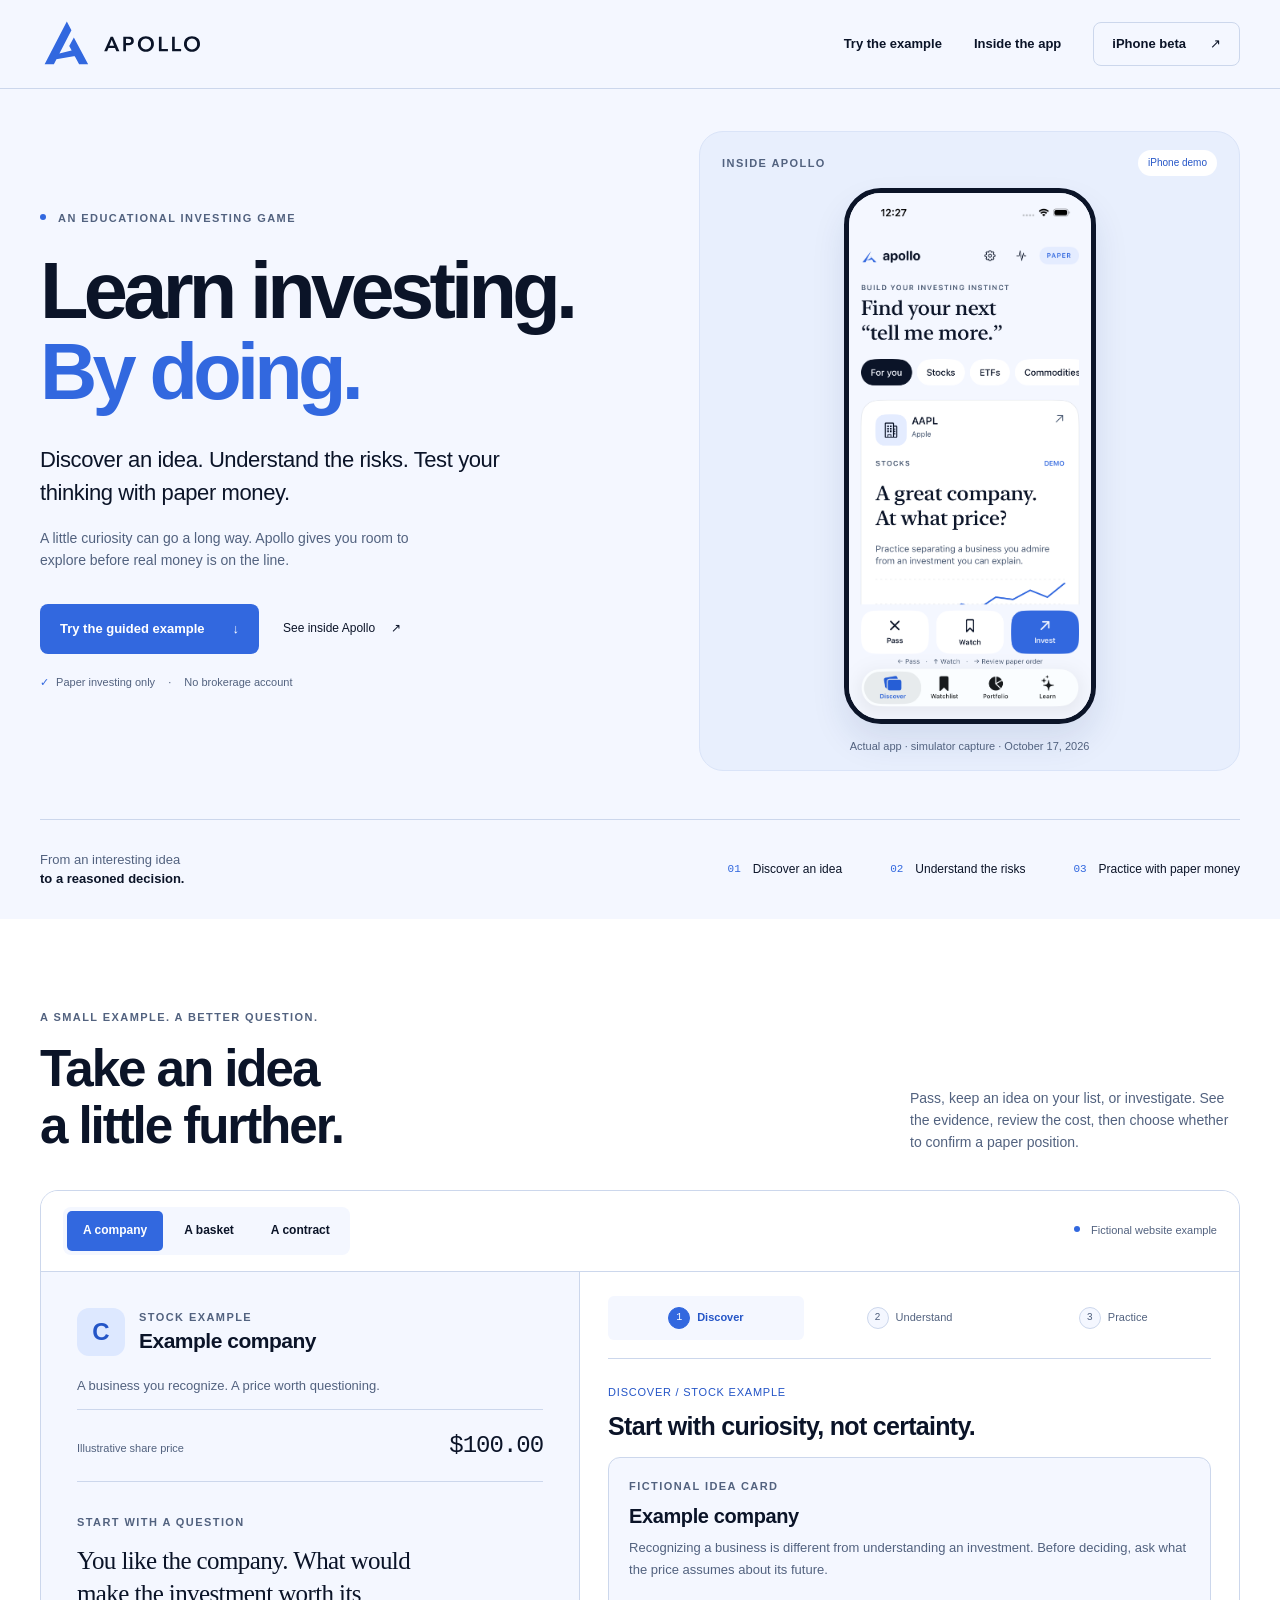
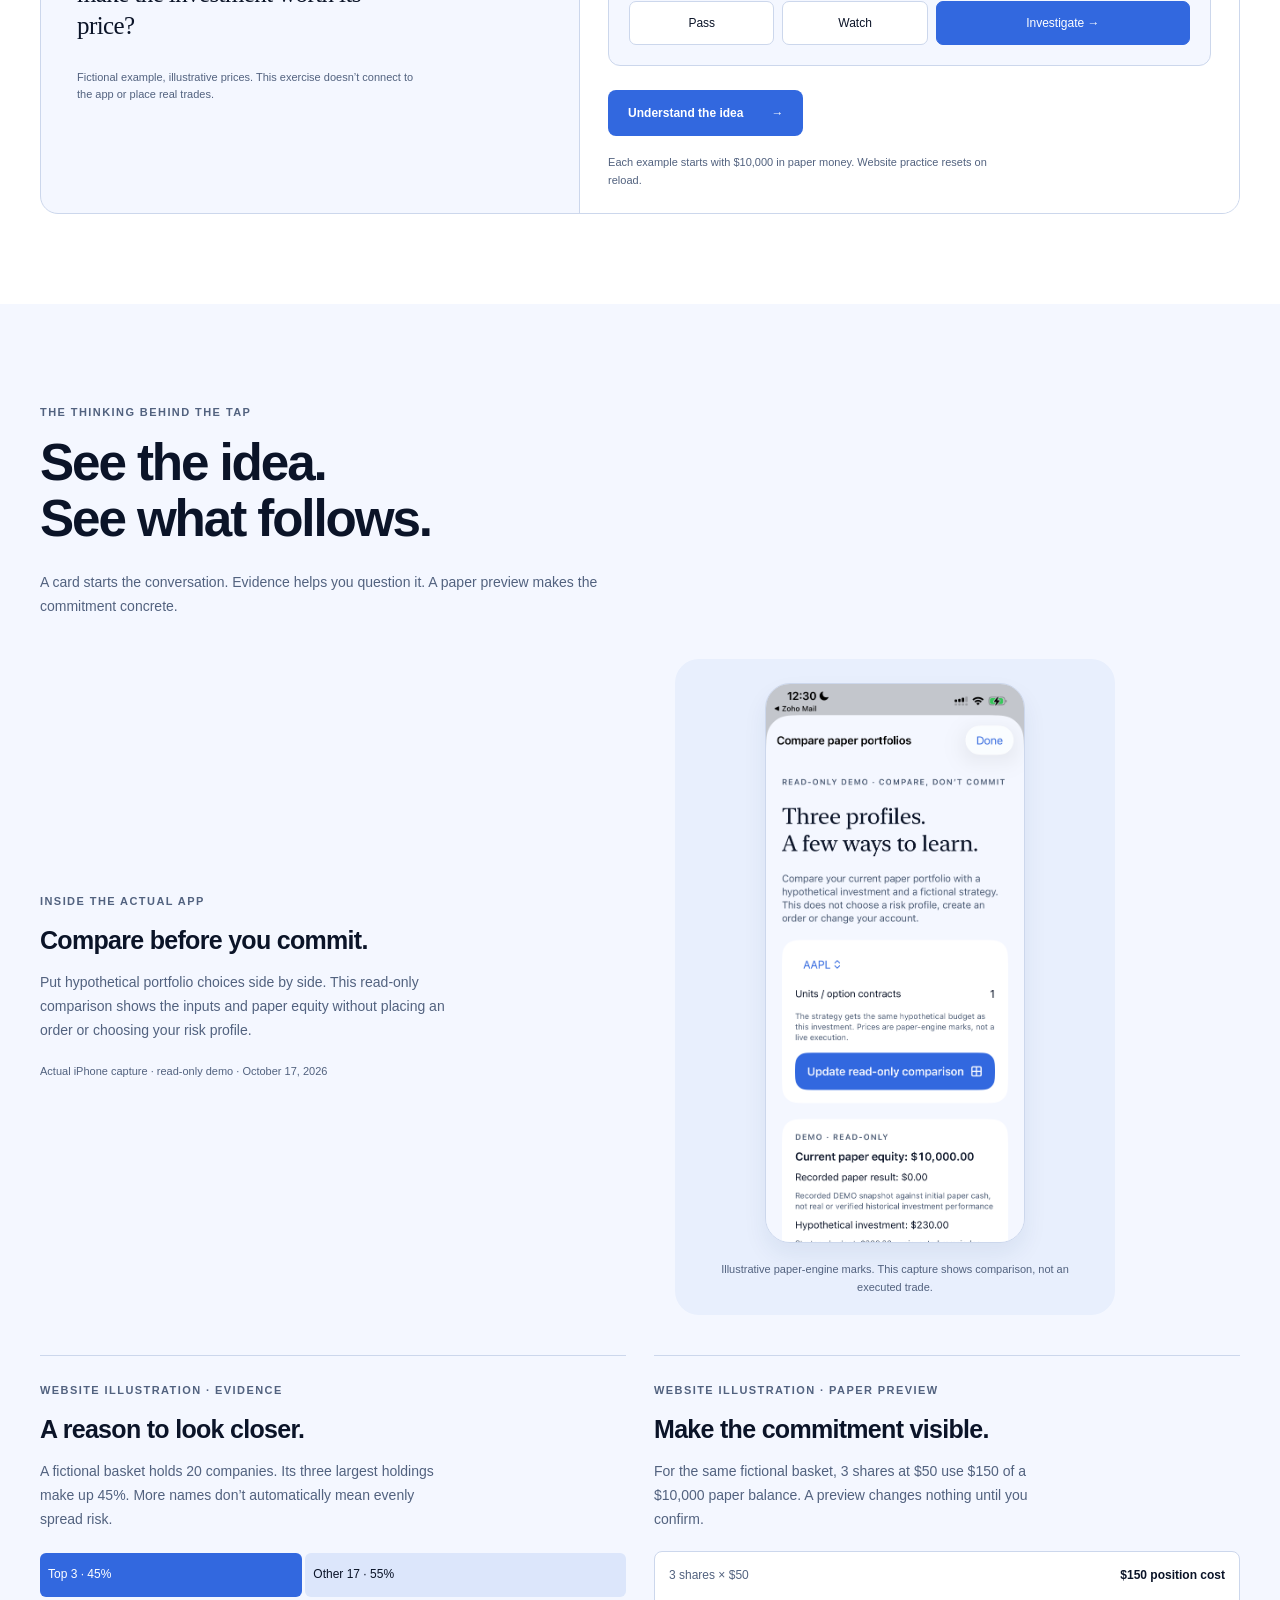
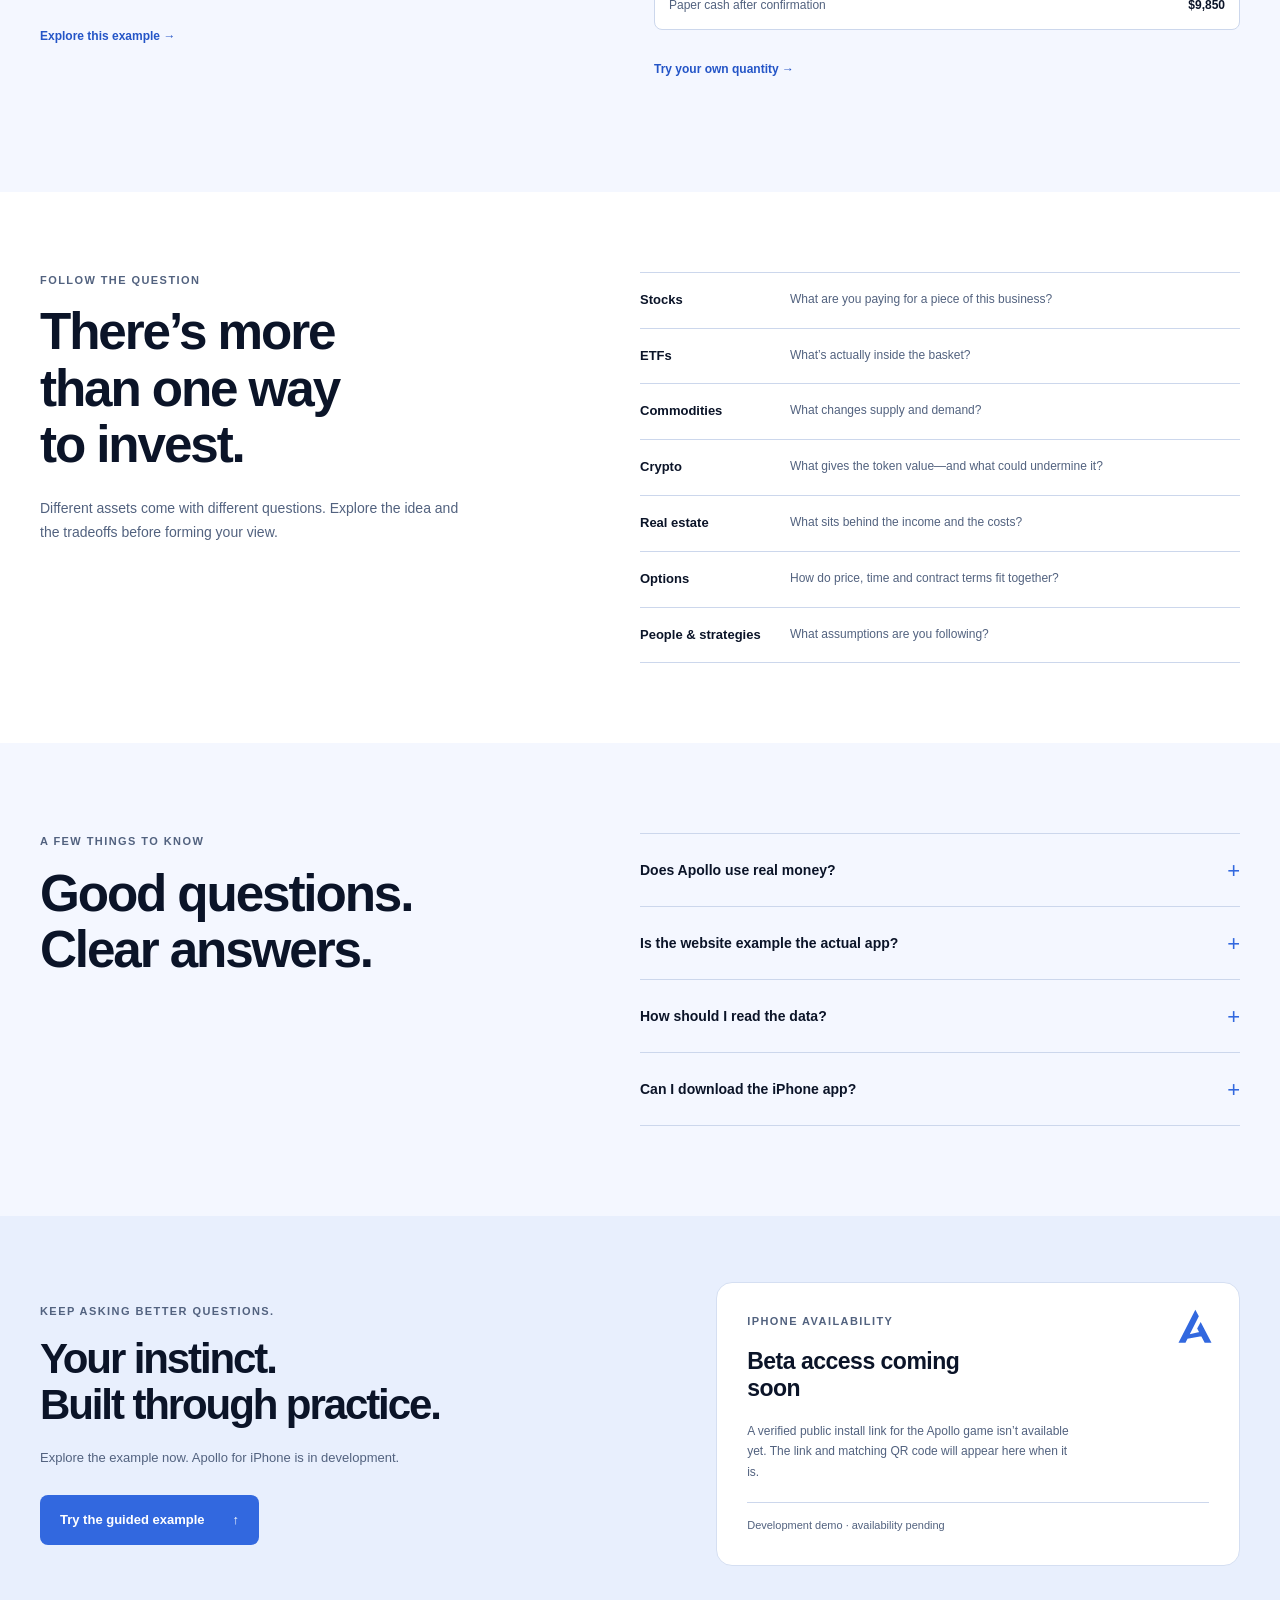
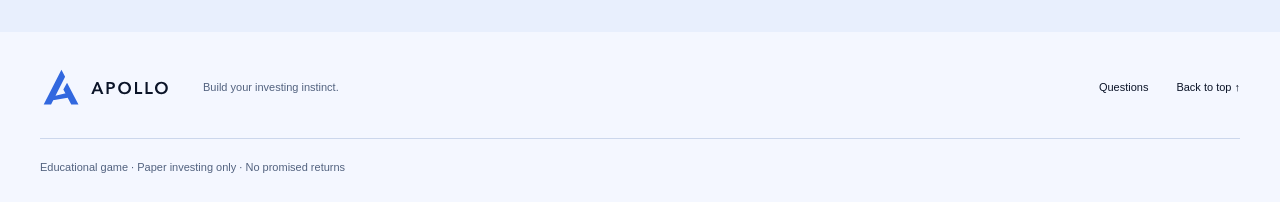
==== web/marketing/index.html @ a736297e "Build Apollo paper investing beta with guarded portfolio carryover" ====
<!doctype html>
<html lang="en">
<head>
<meta charset="utf-8"><meta name="viewport" content="width=device-width,initial-scale=1">
<meta name="theme-color" content="#F4F7FF">
<title>Apollo — Learn investing by doing.</title>
<meta name="description" content="Discover investing ideas, understand the risks, and test your thinking with paper money. Explore Apollo, an educational iPhone game.">
<link rel="icon" href="brand/ascending-blue/mark-light.svg" type="image/svg+xml">
<link rel="stylesheet" href="styles.css">
<script src="demo-data.js" defer></script><script src="app.js" defer></script><script src="install.js" defer></script>
</head>
<body>
<a class="skip" href="#main">Skip to content</a>
<header class="site-header">
  <div class="wrap header-inner">
    <a class="brand" href="#main" aria-label="Apollo home"><img src="brand/ascending-blue/logo-light.svg" alt="Apollo" width="180" height="52"></a>
    <nav aria-label="Main navigation"><a href="#try-it">Try the example</a><a class="nav-inside" href="#inside">Inside the app</a><a class="nav-beta" href="#access">iPhone beta <span aria-hidden="true">↗</span></a></nav>
  </div>
</header>
<main id="main">
<section class="hero wrap" aria-labelledby="hero-title">
  <div class="hero-copy">
    <p class="eyebrow"><span class="blue-dot"></span> An educational investing game</p>
    <h1 id="hero-title">Learn investing.<br><span>By doing.</span></h1>
    <p class="hero-description">Discover an idea. Understand the risks. Test your thinking with paper money.</p>
    <p class="hero-support">A little curiosity can go a long way. Apollo gives you room to explore before real money is on the line.</p>
    <div class="hero-actions"><a class="button primary" href="#try-it">Try the guided example <span aria-hidden="true">↓</span></a><a class="quiet-link" href="#inside">See inside Apollo <span aria-hidden="true">↗</span></a></div>
    <p class="boundary"><span aria-hidden="true">✓</span> Paper investing only <span class="separator" aria-hidden="true">·</span> No brokerage account</p>
  </div>
  <figure class="hero-product">
    <div class="product-caption"><span class="eyebrow">Inside Apollo</span><span class="small-pill">iPhone demo</span></div>
    <div class="device"><img src="assets/apollo-discover-blue.png" alt="Actual blue Apollo Discover screen, showing an Apple demo card, category filters and separate Pass, Watch and Invest actions." width="1206" height="2622" fetchpriority="high"></div>
    <figcaption>Actual app · simulator capture · October 17, 2026</figcaption>
  </figure>
</section>

<section class="journey-intro wrap" aria-label="How Apollo works">
  <p>From an interesting idea<br><strong>to a reasoned decision.</strong></p>
  <ol><li><span>01</span> Discover an idea</li><li><span>02</span> Understand the risks</li><li><span>03</span> Practice with paper money</li></ol>
</section>

<section class="demo-section" id="try-it" aria-labelledby="demo-title">
  <div class="wrap">
    <div class="section-heading">
      <div><p class="eyebrow">A small example. A better question.</p><h2 id="demo-title">Take an idea<br>a little further.</h2></div>
      <p>Pass, keep an idea on your list, or investigate. See the evidence, review the cost, then choose whether to confirm a paper position.</p>
    </div>
    <div class="demo-shell">
      <div class="demo-toolbar">
        <div class="topic-controls" role="group" aria-label="Choose an investing example">
          <button type="button" data-topic="stock" aria-pressed="true">A company</button>
          <button type="button" data-topic="etf" aria-pressed="false">A basket</button>
          <button type="button" data-topic="option" aria-pressed="false">A contract</button>
        </div>
        <span class="demo-label"><span class="blue-dot"></span> Fictional website example</span>
      </div>
      <div class="demo-body">
        <div class="demo-context">
          <div class="asset-heading"><div class="asset-symbol" id="asset-symbol" aria-hidden="true">C</div><div><p class="eyebrow" id="asset-kind">Stock example</p><h3 id="asset-name">Example company</h3></div></div>
          <p id="asset-description">A business you recognize. A price worth questioning.</p>
          <div class="quote"><span id="quote-label">Illustrative share price</span><strong id="asset-price">$100.00</strong></div>
          <div class="question"><span class="eyebrow">Start with a question</span><p id="asset-question">You like the company. What would make the investment worth its price?</p></div>
          <p class="example-scope">Fictional example, illustrative prices. This exercise doesn’t connect to the app or place real trades.</p>
        </div>
        <div class="demo-workspace">
          <div class="step-controls" role="group" aria-label="Example stages">
            <button type="button" data-step="0" aria-pressed="true" aria-controls="demo-panel"><span>1</span> Discover</button>
            <button type="button" data-step="1" aria-pressed="false" aria-controls="demo-panel"><span>2</span> Understand</button>
            <button type="button" data-step="2" aria-pressed="false" aria-controls="demo-panel"><span>3</span> Practice</button>
          </div>
          <div id="demo-panel"></div>
          <p class="demo-persistence">Each example starts with $10,000 in paper money. Website practice resets on reload.</p>
        </div>
      </div>
    </div>
    <noscript><div class="no-script">The guided example needs JavaScript. Apollo’s idea is simple: discover an investment, examine its risks, then review and explicitly confirm a paper order. No real money is used.</div></noscript>
  </div>
</section>

<section id="inside" class="inside-section wrap" aria-labelledby="inside-title">
  <div class="inside-heading"><p class="eyebrow">The thinking behind the tap</p><h2 id="inside-title">See the idea.<br>See what follows.</h2><p class="section-description">A card starts the conversation. Evidence helps you question it. A paper preview makes the commitment concrete.</p></div>
  <div class="proof-pair">
    <div class="proof-copy"><p class="eyebrow">Inside the actual app</p><h3>Compare before you commit.</h3><p>Put hypothetical portfolio choices side by side. This read-only comparison shows the inputs and paper equity without placing an order or choosing your risk profile.</p><p class="proof-boundary">Actual iPhone capture · read-only demo · October 17, 2026</p></div>
    <figure class="native-comparison"><div class="comparison-image"><img src="assets/apollo-comparison-blue.png" alt="Actual Apollo iPhone comparison screen: read-only demo, three hypothetical profiles, an AAPL input and current paper equity." width="1170" height="2532" loading="lazy"></div><figcaption>Illustrative paper-engine marks. This capture shows comparison, not an executed trade.</figcaption></figure>
  </div>
  <div class="learning-proofs">
    <article class="learning-proof"><p class="eyebrow">Website illustration · evidence</p><h3>A reason to look closer.</h3><p>A fictional basket holds 20 companies. Its three largest holdings make up 45%. More names don’t automatically mean evenly spread risk.</p><div class="concentration" aria-label="Illustrative concentration: three largest holdings45percent, other17holdings55percent"><span>Top 3 · 45%</span><span>Other 17 · 55%</span></div><a href="#try-it" class="quiet-link" data-open-topic="etf" data-open-stage="1">Explore this example →</a></article>
    <article class="learning-proof"><p class="eyebrow">Website illustration · paper preview</p><h3>Make the commitment visible.</h3><p>For the same fictional basket, 3 shares at $50 use $150 of a $10,000 paper balance. A preview changes nothing until you confirm.</p><div class="mini-order"><span>3 shares × $50</span><strong>$150 position cost</strong><span>Paper cash after confirmation</span><strong>$9,850</strong></div><a href="#try-it" class="quiet-link" data-open-topic="etf" data-open-stage="2">Try your own quantity →</a></article>
  </div>
</section>

<section class="breadth-section" aria-labelledby="breadth-title">
  <div class="wrap breadth-layout">
    <div><p class="eyebrow">Follow the question</p><h2 id="breadth-title">There’s more<br>than one way<br> to invest.</h2><p class="section-description">Different assets come with different questions. Explore the idea and the tradeoffs before forming your view.</p></div>
    <dl class="asset-types">
      <div><dt>Stocks</dt><dd>What are you paying for a piece of this business?</dd></div>
      <div><dt>ETFs</dt><dd>What’s actually inside the basket?</dd></div>
      <div><dt>Commodities</dt><dd>What changes supply and demand?</dd></div>
      <div><dt>Crypto</dt><dd>What gives the token value—and what could undermine it?</dd></div>
      <div><dt>Real estate</dt><dd>What sits behind the income and the costs?</dd></div>
      <div><dt>Options</dt><dd>How do price, time and contract terms fit together?</dd></div>
      <div><dt>People &amp; strategies</dt><dd>What assumptions are you following?</dd></div>
    </dl>
  </div>
</section>

<section class="questions-section wrap" id="questions" aria-labelledby="questions-title">
  <div><p class="eyebrow">A few things to know</p><h2 id="questions-title">Good questions.<br>Clear answers.</h2></div>
  <div class="faq-list">
    <details><summary>Does Apollo use real money?</summary><p>No. Apollo is an educational game with simulated orders and a paper portfolio. It isn’t a brokerage account, and it doesn’t offer real-money trading or personalized investment advice.</p></details>
    <details><summary>Is the website example the actual app?</summary><p>The blue Discover and comparison images are actual app captures. The guided website example is a separate, fictional teaching exercise. It doesn’t connect to your app account and resets when you reload.</p></details>
    <details><summary>How should I read the data?</summary><p>Check each item’s source, date and limitations in the app. Illustrative demo prices and charts are separate from sourced research. Paper results are simulated and don’t predict real-world returns.</p></details>
    <details><summary>Can I download the iPhone app?</summary><p id="availability-answer">The public beta link isn’t available here yet. This page will show an install link and matching QR code once access to the current Apollo game is verified.</p></details>
  </div>
</section>

<section class="access-section" id="access" aria-labelledby="access-title">
  <div class="wrap access-layout">
    <div><p class="eyebrow">Keep asking better questions.</p><h2 id="access-title">Your instinct.<br>Built through practice.</h2><p>Explore the example now. Apollo for iPhone is in development.</p><a class="button primary" href="#try-it">Try the guided example <span aria-hidden="true">↑</span></a></div>
    <div class="access-card">
      <img class="access-mark" src="brand/ascending-blue/mark-light.svg" alt="" width="40" height="40">
      <p class="eyebrow">iPhone availability</p><h3 id="access-status">Beta access coming soon</h3>
      <p id="access-detail">A verified public install link for the Apollo game isn’t available yet. The link and matching QR code will appear here when it is.</p>
      <a id="install-link" class="button primary" hidden rel="noopener noreferrer">Open Apollo in TestFlight</a>
      <div id="qr-region" hidden><img id="install-qr" alt="QR code for the same verified Apollo install link" width="192" height="192"><p>Scan with your iPhone camera.</p></div>
      <p id="install-steps" hidden></p><p class="access-meta" id="build-label">Development demo · availability pending</p>
    </div>
  </div>
</section>
</main>
<footer class="wrap">
  <a class="brand" href="#main" aria-label="Apollo home"><img src="brand/ascending-blue/logo-light.svg" alt="Apollo" width="145" height="42"></a>
  <p>Build your investing instinct.</p>
  <a href="#questions">Questions</a><a href="#main">Back to top ↑</a>
  <small>Educational game · Paper investing only · No promised returns</small>
</footer>
</body></html>
---- web/marketing/styles.css ----
/* Apollo marketing — product-led blue/light rebuild */
:root{--canvas:#F4F7FF;--surface:#FFF;--ink:#0B1428;--blue:#3268DF;--blue-dark:#2455C7;--soft:#E8EFFD;--muted:#52627F;--rule:#CCD7EC;--body:-apple-system,BlinkMacSystemFont,"Segoe UI",sans-serif;--display:"Avenir Next",var(--body);--mono:ui-monospace,SFMono-Regular,Menlo,monospace}
*{box-sizing:border-box}html{scroll-padding-top:28px;color-scheme:light}body{margin:0;background:var(--canvas);color:var(--ink);font:16px/1.6 var(--body)}img{max-width:100%;height:auto;display:block}a{color:inherit;text-decoration:none}button,input{font:inherit}button,a,input,summary{-webkit-tap-highlight-color:transparent}button,summary{cursor:pointer}button{color:inherit}button:disabled{cursor:default}a:focus-visible,button:focus-visible,input:focus-visible,summary:focus-visible{outline:3px solid var(--blue);outline-offset:5px}h1,h2,h3,p,figure{margin:0}h1,h2,h3{font-family:var(--display)}[hidden]{display:none!important}.wrap{width:min(1240px,calc(100% - 80px));margin-inline:auto}.skip{position:absolute;left:20px;top:-80px;z-index:10;background:var(--blue);color:white;padding:12px 20px}.skip:focus{top:10px}.site-header{border-bottom:1px solid var(--rule)}.header-inner{height:88px;display:flex;align-items:center;justify-content:space-between;gap:24px}.brand{display:inline-flex;flex-shrink:0}.brand img{width:169px;height:auto}.site-header nav{display:flex;align-items:center;gap:32px;font-size:13px;font-weight:550}.site-header nav a{display:flex;align-items:center;gap:24px;min-height:44px}.site-header .nav-beta{border:1px solid var(--rule);border-radius:8px;padding:8px 18px}a:hover{color:var(--blue)}.eyebrow{text-transform:uppercase;font-size:10px;letter-spacing:.13em;font-weight:650;color:var(--muted);line-height:1.5}.blue-dot{display:inline-block;width:6px;height:6px;border-radius:100%;background:var(--blue);vertical-align:2px;margin-right:8px}.hero{display:grid;grid-template-columns:1.1fr 1fr;gap:64px;align-items:center;padding-block:42px 48px}.hero-copy>.eyebrow{margin-bottom:24px}h1{font-size:clamp(56px,6.2vw,86px);font-weight:650;line-height:1.02;letter-spacing:-4.7px}h1 span{color:var(--blue)}.hero-description{font-size:22px;line-height:1.5;max-width:470px;margin-top:30px;letter-spacing:-.4px}.hero-support{font-size:14px;color:var(--muted);max-width:405px;margin-top:18px}.hero-actions{display:flex;align-items:center;flex-wrap:wrap;gap:18px 24px;margin-top:32px}.button{border:0;border-radius:8px;min-height:50px;padding:13px 20px;display:inline-flex;justify-content:space-between;align-items:center;gap:28px;font-size:13px;font-weight:650;line-height:1.5}.primary{background:var(--blue);color:#fff}.primary:hover{background:var(--blue-dark);color:#fff}.quiet-link{font-size:12px;display:inline-flex;gap:16px;align-items:center;min-height:44px}.boundary{font-size:10px;color:var(--muted);margin-top:20px}.boundary>span:first-child{color:var(--blue);margin-right:4px}.separator{padding-inline:10px}.hero-product{background:var(--soft);border:1px solid #DAE4F8;border-radius:24px;padding:18px 22px 14px;display:flex;align-items:center;flex-direction:column;overflow:hidden}.product-caption{width:100%;display:flex;align-items:center;justify-content:space-between;gap:12px;margin-bottom:12px}.small-pill{background:white;color:var(--blue-dark);font-size:10px;border-radius:20px;padding:5px 10px}.device{width:252px;border:5px solid var(--ink);border-radius:37px;overflow:hidden;box-shadow:0 18px 34px #1232691a;background:var(--canvas)}.device img{width:100%}.hero-product figcaption{font-size:9px;color:var(--muted);margin-top:14px}.journey-intro{border-top:1px solid var(--rule);padding-block:30px;display:flex;align-items:center;gap:48px;justify-content:space-between}.journey-intro>p{font-size:13px;color:var(--muted);line-height:1.5}.journey-intro strong{color:var(--ink);font-weight:600}.journey-intro ol{list-style:none;display:flex;padding:0;margin:0;gap:48px;font-size:12px}.journey-intro li{display:flex;align-items:center;gap:12px}.journey-intro li span{font:11px var(--mono);color:var(--blue)}h2{font-size:clamp(35px,4vw,52px);font-weight:600;line-height:1.1;letter-spacing:-2.1px}.demo-section{background:#fff;padding-block:90px}.section-heading{display:flex;align-items:end;justify-content:space-between;gap:40px;margin-bottom:36px}.section-heading .eyebrow{margin-bottom:16px}.section-heading>p{font-size:14px;color:var(--muted);max-width:330px}.demo-shell{border:1px solid var(--rule);border-radius:18px;overflow:hidden;background:var(--canvas)}.demo-toolbar{display:flex;align-items:center;justify-content:space-between;gap:20px;padding:16px 22px;border-bottom:1px solid var(--rule);background:#fff}.topic-controls{display:flex;gap:5px;border-radius:8px;background:var(--canvas);padding:4px}.topic-controls button{background:transparent;border:0;border-radius:5px;min-height:40px;padding:8px 16px;font-size:12px;font-weight:550}.topic-controls button[aria-pressed=true]{background:var(--blue);color:#fff}.demo-label{font-size:10px;color:var(--muted)}.demo-body{display:grid;grid-template-columns:.9fr 1.1fr}.demo-context{padding:36px;border-right:1px solid var(--rule)}.asset-heading{display:flex;align-items:center;gap:14px}.asset-symbol{width:48px;height:48px;display:grid;place-items:center;background:#DDE8FF;color:var(--blue-dark);border-radius:12px;font-size:24px;font-family:var(--display);font-weight:600}.asset-heading .eyebrow{font-size:9px;margin-bottom:3px}.asset-heading h3{font-size:21px;letter-spacing:-.5px;line-height:1.25}.demo-context>p{font-size:13px;color:var(--muted);margin-top:20px;max-width:340px}.quote{display:flex;align-items:baseline;justify-content:space-between;gap:18px;padding:22px 0;margin-top:12px;border-block:1px solid var(--rule)}.quote span{font-size:11px;color:var(--muted)}.quote strong{font:24px var(--mono);letter-spacing:-1px}.question{margin-top:26px}.question .eyebrow{font-size:9px}.question>p{font:25px/1.3 Georgia,serif;letter-spacing:-.6px;margin-top:12px;max-width:340px}.demo-context>.example-scope{font-size:10px;line-height:1.6;margin-top:26px}.demo-workspace{padding:24px 28px;min-width:0;background:#fff}.step-controls{display:grid;grid-template-columns:repeat(3,1fr);gap:8px;border-bottom:1px solid var(--rule);padding-bottom:18px}.step-controls button{border:0;background:transparent;display:flex;align-items:center;justify-content:center;gap:7px;min-height:44px;padding:4px;font-size:11px;color:var(--muted);border-radius:6px}.step-controls button>span{width:22px;height:22px;display:grid;place-items:center;background:var(--canvas);border:1px solid var(--rule);border-radius:50%;font:10px var(--mono)}.step-controls button[aria-pressed=true]{color:var(--blue-dark);background:var(--canvas);font-weight:650}.step-controls button[aria-pressed=true]>span{background:var(--blue);border-color:var(--blue);color:#fff}#demo-panel{padding-top:25px;min-height:342px}.panel-kicker{color:var(--blue-dark);font-size:10px;letter-spacing:.07em;text-transform:uppercase;margin-bottom:10px}.panel-title{font-size:25px;font-weight:600;line-height:1.2;letter-spacing:-.7px;margin-bottom:16px}.panel-copy{font-size:13px;color:var(--muted);max-width:430px}.panel-actions{display:flex;align-items:center;gap:12px;flex-wrap:wrap;margin-top:24px}.panel-actions .button{min-height:46px;font-size:12px}.text-button{border:0;background:transparent;min-height:44px;font-size:12px;text-decoration:underline;text-underline-offset:4px;padding:8px;color:var(--muted)}.evidence-list{margin:20px 0 0;padding:0;list-style:none;display:grid;gap:12px}.evidence-list li{font-size:12px;line-height:1.5;padding-left:15px;position:relative}.evidence-list li:before{content:"";position:absolute;left:0;top:7px;width:4px;height:4px;background:var(--blue)}.evidence-note{font-size:10px;color:var(--muted);padding:12px 0 0;margin-top:15px;border-top:1px solid var(--rule)}.demo-persistence{font-size:9px;color:var(--muted);margin-top:18px;max-width:390px}.quantity-field{display:flex;align-items:center;justify-content:space-between;gap:20px;margin:16px 0}.quantity-field label{font-size:12px}.quantity-field input{width:100px;min-height:44px;border:1px solid #A4B5D6;border-radius:6px;background:white;color:var(--ink);font:16px var(--mono);padding:8px 12px}.math-line,.receipt-line{display:flex;align-items:baseline;justify-content:space-between;gap:15px;font-size:12px;padding:8px 0}.math-line span,.receipt-line span{color:var(--muted)}.math-line strong,.receipt-line strong{font:13px var(--mono)}.math-line.total{border-top:1px solid var(--rule);margin-top:4px;padding-top:13px}.risk-note{padding:12px 14px;background:var(--canvas);border-radius:6px;font-size:11px;line-height:1.6;color:var(--muted);margin-top:14px}.error{color:#A52525;font-size:12px;margin-top:8px}.receipt{border:1px solid var(--rule);border-radius:10px;padding:16px;margin-top:20px;background:var(--canvas)}.receipt .receipt-line:last-child{border-top:1px solid var(--rule);margin-top:8px;padding-top:14px}.receipt-heading{display:flex;align-items:center;gap:8px;font-size:11px;color:var(--blue-dark);font-weight:600;margin-bottom:10px}.no-script{padding:20px;background:var(--canvas);margin-top:20px}.inside-section{display:grid;grid-template-columns:1.1fr .9fr;gap:100px;align-items:center;padding-block:100px}.inside-copy>.eyebrow{margin-bottom:16px}.section-description{font-size:14px;line-height:1.7;color:var(--muted);max-width:420px;margin-top:24px}.feature-line{display:flex;gap:18px;margin-top:30px}.line-icon{font-size:22px;color:var(--blue);width:30px;flex-shrink:0}.feature-line h3{font-size:17px;line-height:1.3;font-weight:600;letter-spacing:-.4px}.feature-line p{font-size:12px;color:var(--muted);line-height:1.7;margin-top:8px;max-width:380px}.native-comparison{padding:24px 24px 18px;background:#E8EFFD;border-radius:24px;display:flex;align-items:center;flex-direction:column}.comparison-image{max-width:260px;border-radius:25px;overflow:hidden;border:1px solid var(--rule);box-shadow:0 12px 24px #12326912}.native-comparison figcaption{font-size:9px;color:var(--muted);text-align:center;margin-top:18px}.breadth-section{background:white;padding-block:80px}.breadth-layout{display:grid;grid-template-columns:1fr 1.2fr;gap:100px}.breadth-layout>.eyebrow{margin-bottom:14px}.breadth-layout h2{margin-top:16px}.asset-types{margin:0}.asset-types>div{display:grid;grid-template-columns:130px 1fr;gap:20px;border-top:1px solid var(--rule);padding:17px 0}.asset-types>div:last-child{border-bottom:1px solid var(--rule)}.asset-types dt{font-size:13px;font-weight:600}.asset-types dd{margin:0;font-size:12px;color:var(--muted)}.questions-section{display:grid;grid-template-columns:1fr 1.2fr;gap:100px;padding-block:90px}.questions-section h2{margin-top:16px}.faq-list details{border-top:1px solid var(--rule);padding:4px 0}.faq-list details:last-child{border-bottom:1px solid var(--rule)}.faq-list summary{font-size:14px;font-weight:550;list-style:none;display:flex;align-items:center;justify-content:space-between;gap:20px;min-height:64px;padding:14px 0}.faq-list summary::-webkit-details-marker{display:none}.faq-list summary:after{content:"+";font-size:22px;font-weight:400;color:var(--blue)}.faq-list details[open] summary:after{content:"−"}.faq-list details p{font-size:12px;color:var(--muted);line-height:1.8;padding:0 28px 20px 0}.access-section{background:#E8EFFD;padding-block:66px}.access-layout{display:grid;grid-template-columns:1.1fr 1fr;gap:100px;align-items:center}.access-layout h2{font-size:42px;margin-top:16px}.access-layout>div>p:not(.eyebrow){color:var(--muted);font-size:13px;margin-top:20px}.access-layout>div>.button{margin-top:26px}.access-card{position:relative;background:#fff;border:1px solid #D5DFF2;border-radius:16px;padding:30px}.access-mark{position:absolute;right:24px;top:24px}.access-card>.eyebrow{padding-right:55px;font-size:9px}.access-card h3{font-size:23px;line-height:1.2;letter-spacing:-.5px;max-width:280px;padding-right:35px;margin-top:18px}.access-card>#access-detail{font-size:12px;line-height:1.7;margin-top:18px;max-width:330px}.access-card .access-meta{font-size:9px;color:var(--muted);border-top:1px solid var(--rule);padding-top:14px;margin-top:22px}.access-card #qr-region{margin-top:20px;font-size:11px}#install-qr{background:#fff;image-rendering:pixelated}#install-steps{font-size:11px;margin-top:16px}footer{display:flex;align-items:center;gap:28px;flex-wrap:wrap;padding-block:34px 26px}footer .brand img{width:135px}footer>p{font-size:11px;color:var(--muted);margin-right:auto}footer>a:not(.brand){font-size:11px;min-height:44px;display:flex;align-items:center}footer>small{flex-basis:100%;font-size:9px;color:var(--muted);border-top:1px solid var(--rule);padding-top:20px}
@media(max-width:1050px){.wrap{width:calc(100% - 56px)}.hero{gap:30px}h1{font-size:66px;letter-spacing:-3.6px}.hero-description{font-size:20px}.device{width:235px}.journey-intro{gap:20px}.journey-intro ol{gap:22px}.journey-intro li{font-size:11px;gap:8px}.inside-section,.breadth-layout,.questions-section,.access-layout{gap:50px}.demo-context{padding:28px}.demo-workspace{padding:22px}.asset-heading h3{font-size:18px}.demo-label{font-size:9px}.asset-types>div{grid-template-columns:110px 1fr}.hero-actions{gap:12px}.hero-actions .button{font-size:12px}.hero-support{font-size:13px}}
@media(max-width:720px){.wrap{width:calc(100% - 40px)}.header-inner{height:76px;gap:14px}.brand img{width:128px}.site-header nav{gap:12px;font-size:11px}.nav-inside{display:none!important}.site-header .nav-beta{padding:6px 10px;gap:9px}.site-header nav>a:first-child{font-size:0}.site-header nav>a:first-child:after{content:"Try it";font-size:11px}.hero{grid-template-columns:1fr;padding-block:36px 30px;gap:28px}.hero-copy>.eyebrow{margin-bottom:18px;font-size:9px}h1{font-size:clamp(46px,10.5vw,62px);letter-spacing:-2.8px;line-height:1.04}.hero-description{font-size:18px;line-height:1.5;margin-top:22px;max-width:370px}.hero-support{display:none}.hero-actions{margin-top:24px;gap:10px 18px}.hero-actions .button{min-height:48px;padding:12px 16px;gap:20px}.hero-actions .quiet-link{font-size:11px}.boundary{font-size:9px;margin-top:15px}.separator{padding-inline:7px}.hero-product{padding:14px 16px 12px;border-radius:18px;position:relative;max-width:470px;width:100%;margin:auto}.product-caption{margin-bottom:12px}.product-caption .eyebrow{font-size:9px}.device{width:210px;border-width:4px;border-radius:31px}.hero-product figcaption{font-size:8px;margin-top:12px}.journey-intro{display:block;padding-block:22px}.journey-intro>p{font-size:12px}.journey-intro>p br{display:none}.journey-intro>p strong:before{content:" "}.journey-intro ol{margin-top:18px;display:grid;grid-template-columns:repeat(3,1fr);gap:14px}.journey-intro li{display:block;font-size:10px;line-height:1.5}.journey-intro li span{display:block;margin-bottom:6px}.demo-section{padding-block:50px}.section-heading{display:block;margin-bottom:25px}.section-heading .eyebrow{font-size:9px;margin-bottom:12px}h2{font-size:36px;letter-spacing:-1.5px}.section-heading>p{font-size:13px;margin-top:18px;max-width:360px}.demo-shell{border-radius:12px}.demo-toolbar{padding:12px;display:block}.topic-controls{display:grid;grid-template-columns:repeat(3,1fr);width:100%;gap:3px}.topic-controls button{font-size:11px;padding:8px 5px;min-height:44px}.demo-label{display:block;margin-top:10px;text-align:center;font-size:9px}.demo-body{grid-template-columns:1fr}.demo-context{padding:20px;border-right:0;border-bottom:1px solid var(--rule)}.asset-symbol{width:40px;height:40px;font-size:20px}.asset-heading h3{font-size:20px}.demo-context>p{margin-top:12px;font-size:12px}.quote{margin-top:14px;padding:13px 0}.quote strong{font-size:21px}.quote span{font-size:10px}.question{margin-top:16px}.question>p{font-size:22px;margin-top:7px;max-width:100%}.demo-context>.example-scope{font-size:9px;margin-top:14px;max-width:100%}.demo-workspace{padding:14px 16px 20px}.step-controls{gap:3px;padding-bottom:12px}.step-controls button{font-size:10px;gap:4px;min-height:44px}.step-controls button>span{width:18px;height:18px;font-size:9px}#demo-panel{padding-top:20px;min-height:0}.panel-title{font-size:23px;margin-bottom:12px}.panel-copy{font-size:12px}.panel-actions{margin-top:20px;gap:8px}.panel-actions .button{padding:12px 14px;font-size:12px;min-height:48px;gap:14px}.text-button{font-size:11px}.demo-persistence{font-size:9px;line-height:1.6;margin-top:16px}.evidence-list{gap:10px}.evidence-list li{font-size:12px}.inside-section{grid-template-columns:1fr;gap:30px;padding-block:54px}.inside-copy>.eyebrow{font-size:9px;margin-bottom:12px}.section-description{font-size:13px;margin-top:18px}.feature-line{margin-top:25px;gap:12px}.feature-line h3{font-size:16px}.feature-line p{font-size:12px}.native-comparison{padding:20px 18px 15px;max-width:470px;width:100%;margin:auto;border-radius:16px}.comparison-image{max-width:230px}.native-comparison figcaption{font-size:8px}.breadth-section{padding-block:50px}.breadth-layout{grid-template-columns:1fr;gap:30px}.breadth-layout h2 br:nth-child(2){display:none}.asset-types>div{grid-template-columns:106px 1fr;gap:15px;padding:15px 0}.asset-types dt{font-size:12px}.asset-types dd{font-size:11px}.questions-section{grid-template-columns:1fr;gap:26px;padding-block:50px}.faq-list summary{font-size:13px;min-height:64px}.faq-list details p{font-size:12px}.access-section{padding-block:42px}.access-layout{grid-template-columns:1fr;gap:30px}.access-layout h2{font-size:35px}.access-layout>div>p:not(.eyebrow){font-size:12px;margin-top:16px}.access-layout>div>.button{margin-top:22px}.access-card{padding:24px}.access-card h3{font-size:23px}.access-mark{width:32px;height:32px;right:20px;top:20px}.access-card>#access-detail{font-size:12px}.access-card .access-meta{font-size:9px}footer{gap:8px 20px;padding-block:25px}footer .brand img{width:120px}footer>p{font-size:10px;margin-right:0;flex:1}footer>a:not(.brand){font-size:11px}footer>small{font-size:8px;margin-top:10px;padding-top:15px}.quantity-field input{width:84px}.math-line,.receipt-line{font-size:11px}.math-line strong,.receipt-line strong{font-size:12px}}
@media(max-width:360px){.wrap{width:calc(100% - 32px)}.header-inner{gap:8px}.brand img{width:112px}.site-header nav{gap:8px}.site-header .nav-beta{padding-inline:8px;gap:6px}.hero-actions{gap:4px 12px}.hero-actions .quiet-link{font-size:10px}.hero-actions .button{font-size:11px;padding-inline:13px}.demo-context{padding:16px}.demo-workspace{padding-inline:12px}.step-controls button{font-size:9px;gap:3px}.topic-controls button{font-size:10px}.panel-title{font-size:21px}.asset-types>div{grid-template-columns:94px 1fr;gap:12px}}
@media(prefers-reduced-motion:reduce){*,*::before,*::after{animation:none!important;transition:none!important;scroll-behavior:auto!important}}

/* Keep the question and its next action together in the narrow learning view. */
.mobile-question{display:none}
@media(max-width:720px){
 .demo-context{display:grid;grid-template-columns:minmax(0,1fr) 88px;gap:8px 10px;align-items:center;padding:15px 16px}
 .asset-heading{gap:9px;min-width:0}.asset-symbol{width:32px;height:32px;font-size:18px;flex-shrink:0}
 .asset-heading h3{font-size:16px}.asset-heading .eyebrow{font-size:8px}
 .demo-context>p:not(.example-scope),.demo-context>.question{display:none}
 .demo-context>.example-scope{display:block;grid-column:1/-1;font-size:9px;margin-top:5px}
 .demo-context>.quote{border:0;padding:0;margin:0;display:flex;flex-direction:column;align-items:flex-end;gap:3px;text-align:right}
 .quote span{font-size:8px;line-height:1.3}.quote strong{font-size:18px}
 .desktop-title{display:none}.mobile-question{display:block;font-size:21px;line-height:1.25}
 .demo-toolbar{padding:10px}.section-heading>p{margin-top:15px}
}

@media(max-width:720px){footer{display:grid;grid-template-columns:1fr 1fr;gap:14px 20px;align-items:center}footer>p{font-size:11px;line-height:1.6;max-width:150px}footer>a:not(.brand){min-height:44px}footer>small{grid-column:1/-1;margin-top:0}}
/* Owner-authorized A1–A5: visible decisions, adjacent proof and retained drafts. */
.idea-card{border:1px solid var(--rule);border-radius:12px;padding:20px;background:var(--canvas)}
.idea-card h4,.confirm-summary h4,.receipt h4{font:600 20px/1.3 var(--display);letter-spacing:-.4px;margin:8px 0}
.idea-card>p:not(.eyebrow){font-size:13px;color:var(--muted);line-height:1.7}
.card-choices{display:grid;grid-template-columns:.8fr .8fr 1.4fr;gap:8px;margin-top:20px}
.card-choices button{border:1px solid var(--rule);background:white;border-radius:7px;padding:10px 6px;font-size:12px;min-height:44px}
.card-choices button:last-child,.card-choices button[aria-pressed=true]{background:var(--blue);color:white;border-color:var(--blue)}
.decision-result{padding:12px 0;font-size:12px;color:var(--blue-dark)}
.evidence-identity{font-size:12px;color:var(--blue-dark);margin-top:8px}
.flow-bridge{display:flex;gap:14px;align-items:center;background:var(--soft);border-radius:8px;padding:14px;margin-top:18px;font-size:12px;color:var(--muted)}
.flow-bridge>span{font-size:24px;color:var(--blue)}
.confirmation-group{margin-top:18px;border:1px solid var(--rule);border-radius:10px;padding:16px;background:var(--canvas)}
.confirm-summary>p:not(.eyebrow),.receipt-detail{font-size:12px;color:var(--muted);margin:4px 0 12px}
.confirm-summary>div{display:flex;align-items:baseline;justify-content:space-between;gap:12px;font-size:12px;border-top:1px solid var(--rule);padding-top:10px}
.confirm-summary strong{font:600 16px var(--mono)}
.confirmation-group .panel-actions{margin-top:14px}
.inside-section{display:block}.inside-heading{max-width:650px;margin-bottom:40px}.inside-heading h2{margin-top:14px}.inside-heading .section-description{max-width:560px}
.proof-pair{display:grid;grid-template-columns:1fr 1fr;gap:70px;align-items:center}.proof-copy h3,.learning-proof h3{font-size:25px;line-height:1.2;letter-spacing:-.7px;margin:16px 0}.proof-copy>p:not(.eyebrow),.learning-proof>p:not(.eyebrow){font-size:14px;line-height:1.7;color:var(--muted);max-width:420px}.proof-copy .proof-boundary{font-size:11px!important;margin-top:20px}.native-comparison{max-width:440px;width:100%}
.learning-proofs{display:grid;grid-template-columns:1fr 1fr;gap:28px;margin-top:40px}.learning-proof{border-top:1px solid var(--rule);padding-top:26px}.learning-proof .quiet-link{margin-top:18px;color:var(--blue-dark);font-weight:600}
.concentration{display:grid;grid-template-columns:45fr 55fr;gap:3px;margin-top:22px}.concentration span{font-size:12px;padding:12px 8px;background:var(--blue);color:white;border-radius:6px}.concentration span+span{background:#DCE6FB;color:var(--ink)}
.mini-order{display:grid;grid-template-columns:1fr auto;gap:10px 16px;font-size:12px;margin-top:20px;padding:14px;background:white;border:1px solid var(--rule);border-radius:8px}.mini-order span{color:var(--muted)}.mini-order strong{text-align:right}
.eyebrow,.demo-label,.example-scope,.demo-persistence,.hero-product figcaption,.native-comparison figcaption,.boundary,.quote span,.asset-heading .eyebrow,.question .eyebrow,.panel-kicker,.evidence-note,.access-meta,footer>small{font-size:11px!important}
@media(max-width:720px){
 .proof-pair,.learning-proofs{grid-template-columns:1fr;gap:22px}.inside-heading{margin-bottom:28px}.proof-copy h3,.learning-proof h3{font-size:23px}.proof-copy>p:not(.eyebrow),.learning-proof>p:not(.eyebrow){font-size:13px}.proof-copy .proof-boundary{margin-top:12px}.native-comparison{margin:0;max-width:100%}.learning-proofs{margin-top:30px;gap:30px}.inside-section{padding-block:50px}.hero-product figcaption{text-align:center}.demo-context{grid-template-columns:minmax(0,1fr) 94px}.asset-heading h3{font-size:17px}.asset-heading .eyebrow{letter-spacing:.04em}.step-controls button{font-size:11px;gap:4px;padding-inline:2px}.step-controls button>span{font-size:11px;width:18px;height:18px;flex-shrink:0}.topic-controls button{font-size:12px}.idea-card{padding:16px}.idea-card h4,.confirm-summary h4{font-size:19px}.card-choices{gap:5px}.card-choices button{font-size:11px}.confirmation-group{padding:14px}.confirmation-group .panel-actions{display:grid;grid-template-columns:1fr}.confirmation-group .button{width:100%}.confirmation-group .text-button{min-height:44px}.mini-order{grid-template-columns:1fr;gap:4px}.mini-order strong{text-align:left}.mini-order strong+span{margin-top:10px}
}
@media(max-width:360px){.demo-context{grid-template-columns:1fr}.demo-context>.quote{align-items:flex-start;text-align:left;flex-direction:row;align-items:baseline;gap:12px}.demo-context>.example-scope{grid-column:auto}.step-controls button{display:flex;flex-direction:column;gap:4px;font-size:11px;min-height:58px}.confirm-summary>div{flex-wrap:wrap}.eyebrow{letter-spacing:.08em}}
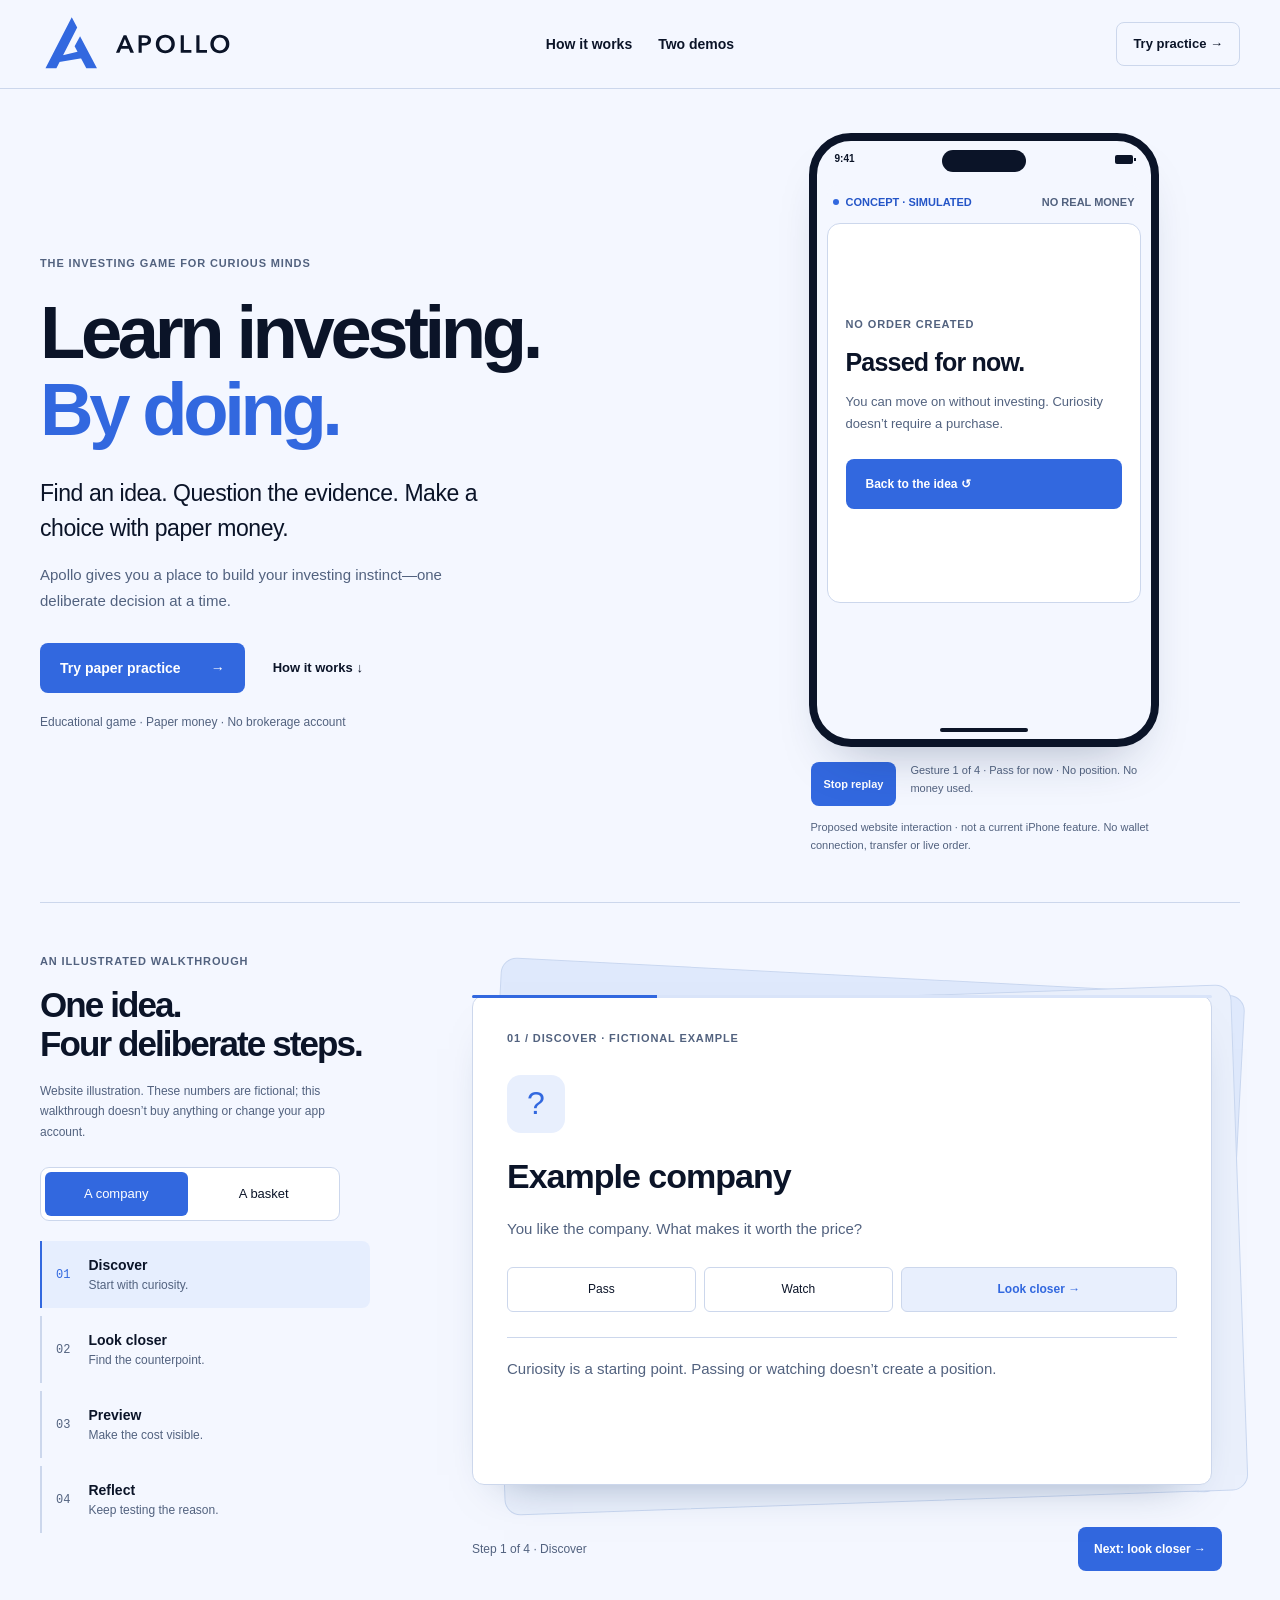
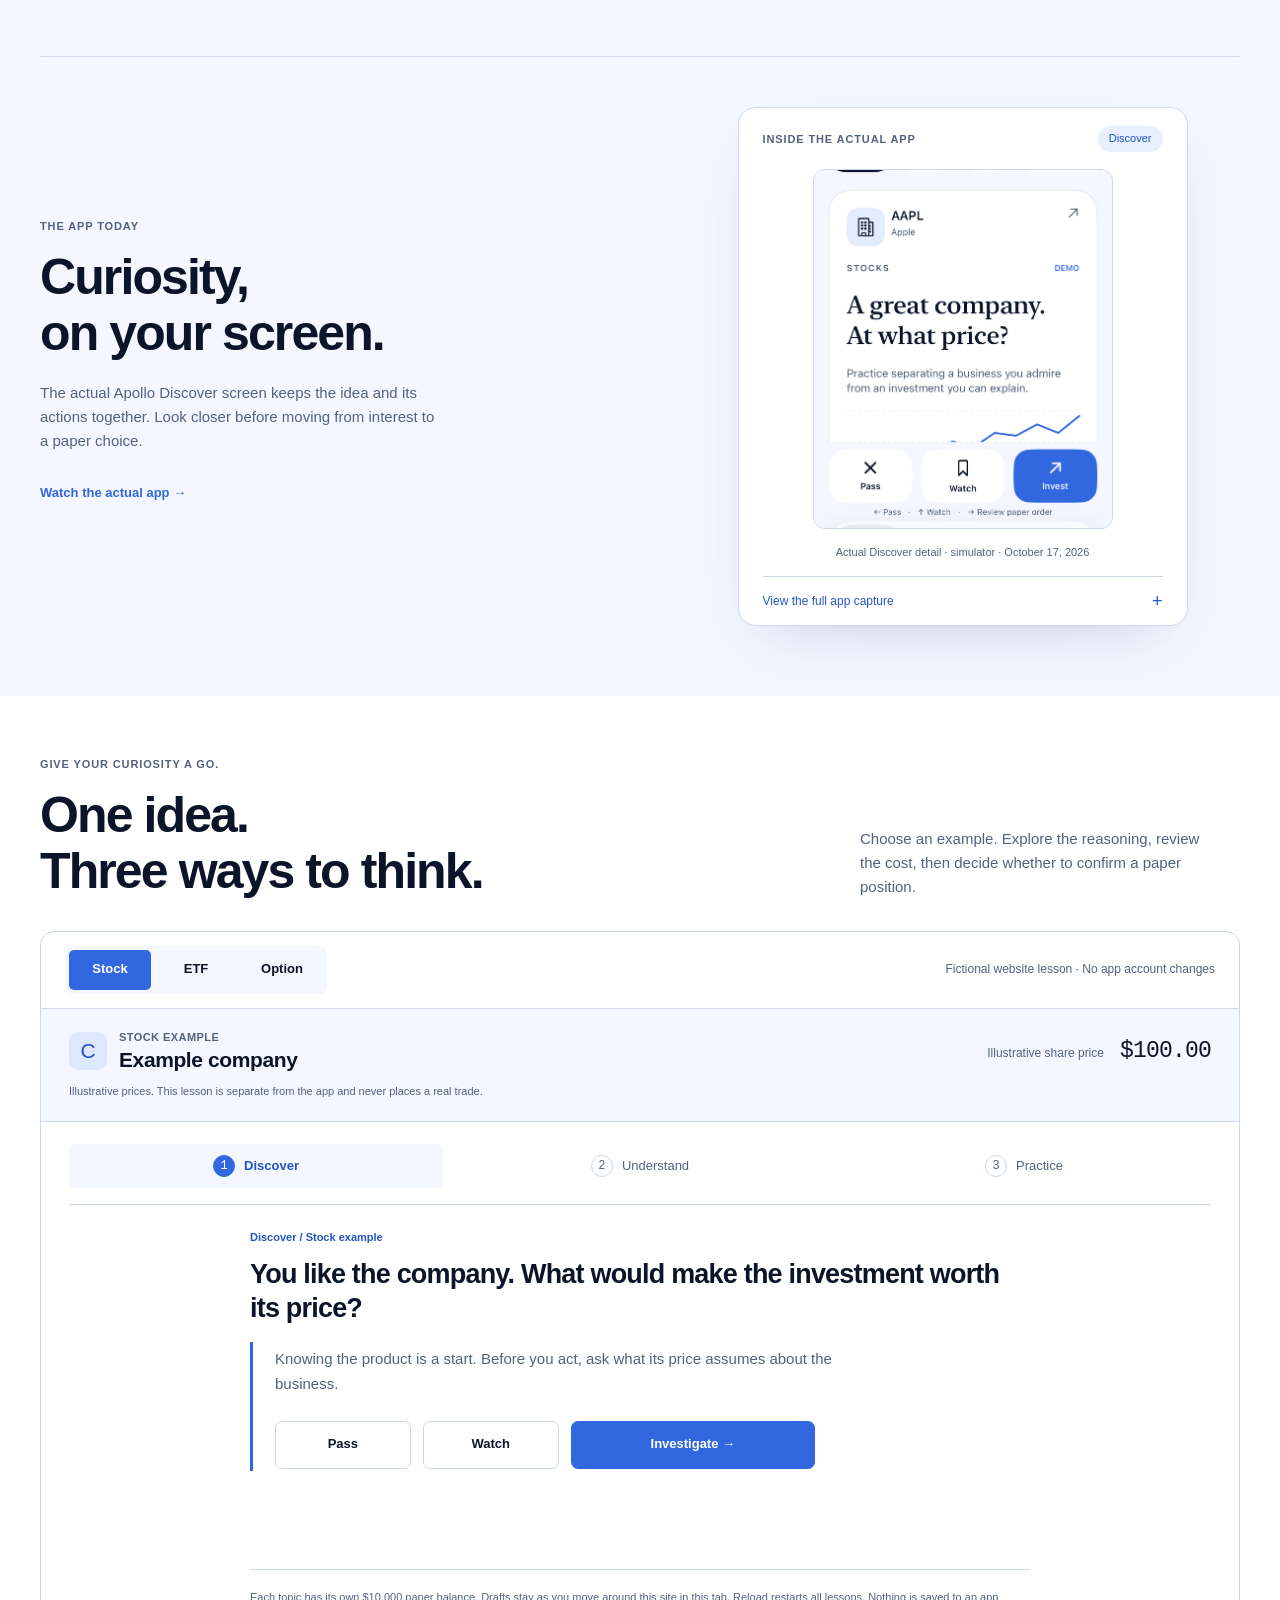
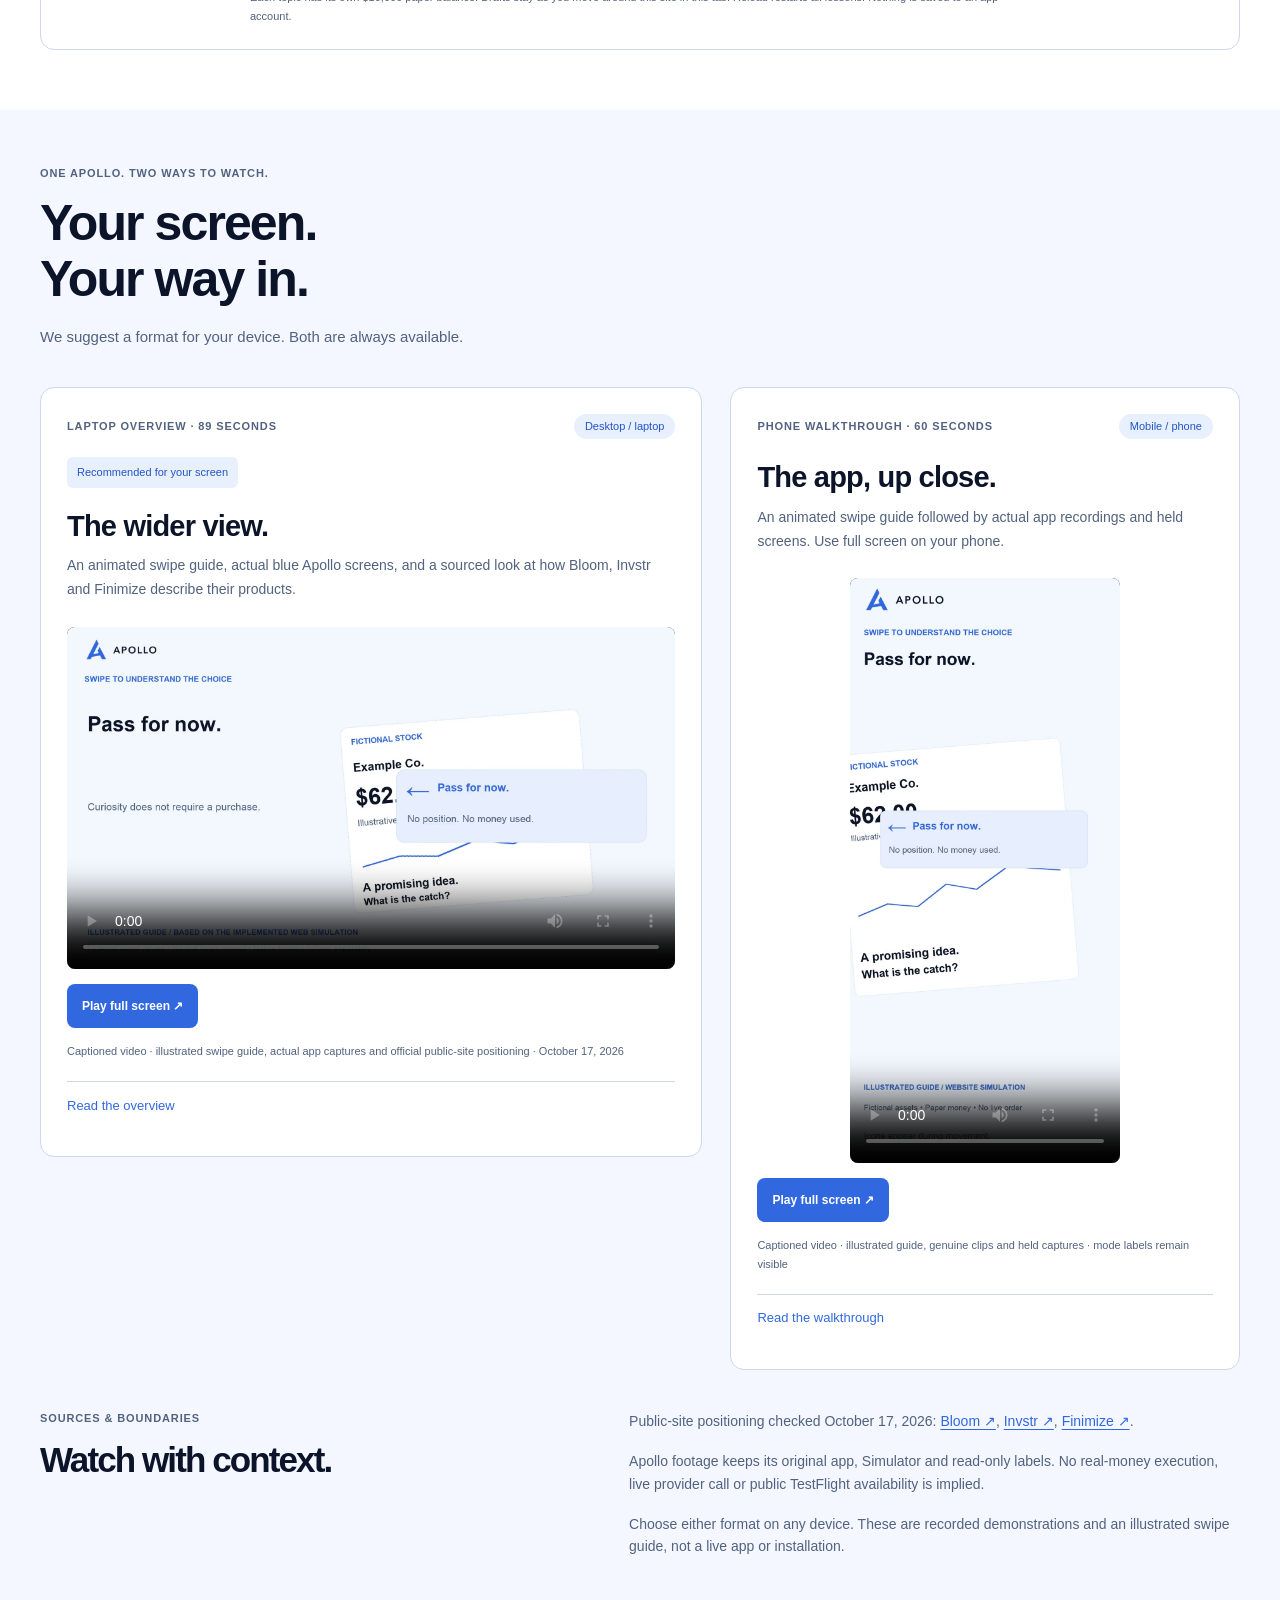
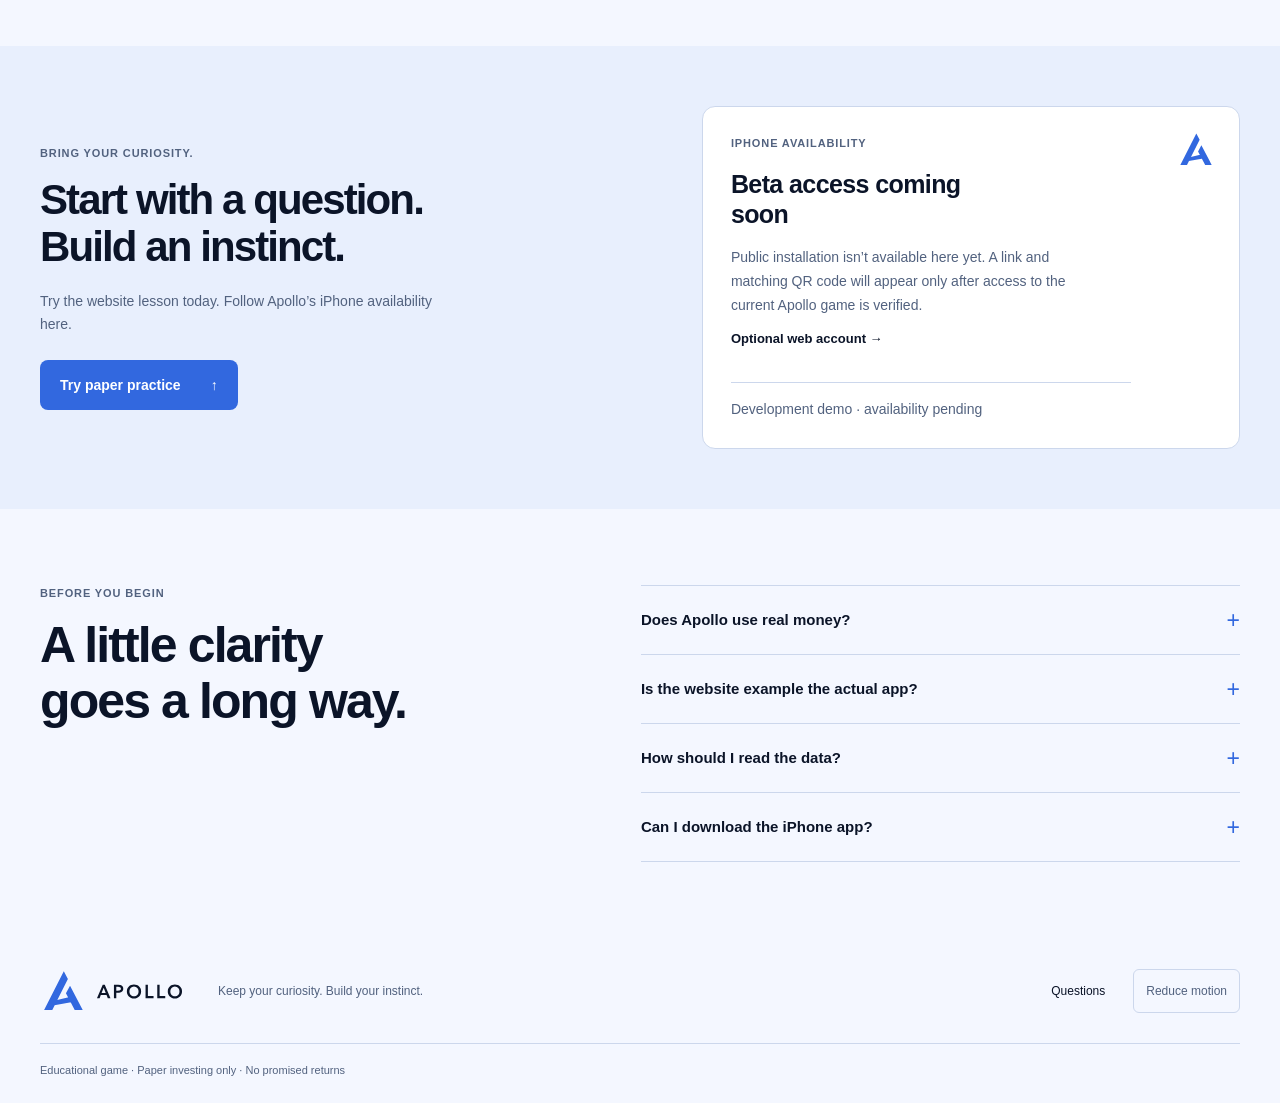
==== commit fe2b32b2: "Add final swipe controls, company panels and research charts" ====
--- a/web/marketing/index.html
+++ b/web/marketing/index.html
@@ -1,58 +1,26 @@
-<!doctype html>
-<html lang="en">
-<head>
-<meta charset="utf-8"><meta name="viewport" content="width=device-width,initial-scale=1">
-<meta name="theme-color" content="#F4F7FF">
-<title>Apollo — Learn investing by doing.</title>
-<meta name="description" content="Discover investing ideas, understand the risks, and test your thinking with paper money. Explore Apollo, an educational iPhone game.">
-<link rel="icon" href="brand/ascending-blue/mark-light.svg" type="image/svg+xml">
-<link rel="stylesheet" href="styles.css">
-<script src="demo-data.js" defer></script><script src="app.js" defer></script><script src="install.js" defer></script>
-</head>
-<body>
-<a class="skip" href="#main">Skip to content</a>
-<header class="site-header">
-  <div class="wrap header-inner">
-    <a class="brand" href="#main" aria-label="Apollo home"><img src="brand/ascending-blue/logo-light.svg" alt="Apollo" width="180" height="52"></a>
-    <nav aria-label="Main navigation"><a href="#try-it">Try the example</a><a class="nav-inside" href="#inside">Inside the app</a><a class="nav-beta" href="#access">iPhone beta <span aria-hidden="true">↗</span></a></nav>
-  </div>
-</header>
-<main id="main">
-<section class="hero wrap" aria-labelledby="hero-title">
-  <div class="hero-copy">
-    <p class="eyebrow"><span class="blue-dot"></span> An educational investing game</p>
-    <h1 id="hero-title">Learn investing.<br><span>By doing.</span></h1>
-    <p class="hero-description">Discover an idea. Understand the risks. Test your thinking with paper money.</p>
-    <p class="hero-support">A little curiosity can go a long way. Apollo gives you room to explore before real money is on the line.</p>
-    <div class="hero-actions"><a class="button primary" href="#try-it">Try the guided example <span aria-hidden="true">↓</span></a><a class="quiet-link" href="#inside">See inside Apollo <span aria-hidden="true">↗</span></a></div>
-    <p class="boundary"><span aria-hidden="true">✓</span> Paper investing only <span class="separator" aria-hidden="true">·</span> No brokerage account</p>
-  </div>
-  <figure class="hero-product">
-    <div class="product-caption"><span class="eyebrow">Inside Apollo</span><span class="small-pill">iPhone demo</span></div>
-    <div class="device"><img src="assets/apollo-discover-blue.png" alt="Actual blue Apollo Discover screen, showing an Apple demo card, category filters and separate Pass, Watch and Invest actions." width="1206" height="2622" fetchpriority="high"></div>
-    <figcaption>Actual app · simulator capture · October 17, 2026</figcaption>
-  </figure>
-</section>
+<!doctype html><html lang="en"><head><meta charset="utf-8"><meta name="viewport" content="width=device-width,initial-scale=1"><meta name="theme-color" content="#F4F7FF"><title>Learn investing. By doing. — Apollo</title><meta name="description" content="Discover an idea, question the evidence and practice with paper money. Apollo is an educational investing game."><link rel="icon" href="brand/ascending-blue/mark-light.svg" type="image/svg+xml"><link rel="stylesheet" href="styles.css"><link rel="stylesheet" href="site.css"><script src="site.js" defer></script><link rel="stylesheet" href="hero.css"><script src="hero.js" defer></script><script src="demo-data.js" defer></script><script src="app.js" defer></script><script src="media.js" defer></script><script src="install.js" defer></script><link rel="stylesheet" href="refinement.css"><script src="adaptive.js" defer></script></head><body class="unified-landing"><a class="skip" href="#main">Skip to content</a><header class="site-header"><div class="wrap header-inner"><a class="brand" href="#main" aria-label="Apollo home"><img src="brand/ascending-blue/logo-light.svg" alt="Apollo" width="200" height="62"></a><nav aria-label="Main navigation"><a href="#how">How it works</a><a href="#demos">Two demos</a></nav><a class="nav-beta" href="#practice">Try practice →</a></div></header><main id="main"><section class="hero wrap" aria-labelledby="hero-title">
+ <div class="hero-copy"><p class="eyebrow">The investing game for curious minds</p><h1 id="hero-title">Learn investing.<br><span>By doing.</span></h1><p class="hero-description">Find an idea. Question the evidence. Make a choice with paper money.</p><p class="hero-support">Apollo gives you a place to build your investing instinct—one deliberate decision at a time.</p><div class="hero-actions"><a class="button primary" href="#practice">Try paper practice <span aria-hidden="true">→</span></a><a class="quiet-link" href="#how">How it works ↓</a></div><p class="boundary">Educational game · Paper money · No brokerage account</p></div>
+ <div class="phone-presentation"><div class="swipe-demo" aria-label="Proposed simulated Apollo interaction"><div class="phone-status" aria-hidden="true"><span>9:41</span><span class="phone-battery"></span></div><div class="phone-screen"><div class="concept-label"><span class="blue-dot" aria-hidden="true"></span>Concept · Simulated<span>No real money</span></div><div id="hero-panel"></div></div></div><div class="hero-guide-controls"><button id="hero-replay" type="button" class="button primary" aria-pressed="false">Play the four swipes</button><p id="hero-guide-status" role="status" aria-live="polite">Swipe the asset card, or see what each direction means.</p></div><p class="hero-concept-boundary">Proposed website interaction · not a current iPhone feature. No wallet connection, transfer or live order.</p><noscript><p>Swipe concept: pass, watch or review a fictional asset. A proposed agent route illustrates $250 less a $2 conversion fee, leaving $248 for four units at $62. Use the separate practice lesson with JavaScript enabled.</p></noscript></div>
 
-<section class="journey-intro wrap" aria-label="How Apollo works">
-  <p>From an interesting idea<br><strong>to a reasoned decision.</strong></p>
-  <ol><li><span>01</span> Discover an idea</li><li><span>02</span> Understand the risks</li><li><span>03</span> Practice with paper money</li></ol>
-</section>
-
-<section class="demo-section" id="try-it" aria-labelledby="demo-title">
+</section><section class="journey-section wrap" id="how" aria-labelledby="journey-title"><div class="journey-rail"><p class="eyebrow">An illustrated walkthrough</p><h2 id="journey-title">One idea.<br>Four deliberate steps.</h2><p class="journey-scope">Website illustration. These numbers are fictional; this walkthrough doesn’t buy anything or change your app account.</p><div class="story-topic" role="group" aria-label="Walkthrough example"><button type="button" data-story-topic="stock" aria-pressed="true">A company</button><button type="button" data-story-topic="etf" aria-pressed="false">A basket</button></div><nav class="story-steps" aria-label="Walkthrough steps"><a href="#flow-0" data-story-step="0" aria-current="step"><span>01</span><div><strong>Discover</strong><small>Start with curiosity.</small></div></a><a href="#flow-1" data-story-step="1"><span>02</span><div><strong>Look closer</strong><small>Find the counterpoint.</small></div></a><a href="#flow-2" data-story-step="2"><span>03</span><div><strong>Preview</strong><small>Make the cost visible.</small></div></a><a href="#flow-3" data-story-step="3"><span>04</span><div><strong>Reflect</strong><small>Keep testing the reason.</small></div></a></nav></div><div class="story-column"><div class="story-scene"><div class="story-underlay" aria-hidden="true"></div><div class="story-underlay second" aria-hidden="true"></div><div class="story-track" aria-hidden="true"><span></span></div><div class="story-states">
+<article class="story-state" id="flow-0"><p class="eyebrow">01 / Discover · fictional example</p><div class="story-symbol" aria-hidden="true">?</div><h3 data-story-name>Example company</h3><p data-story-question>You like the company. What makes it worth the price?</p><div class="story-choices"><span>Pass</span><span>Watch</span><strong>Look closer →</strong></div><p class="story-aside">Curiosity is a starting point. Passing or watching doesn’t create a position.</p></article>
+<article class="story-state" id="flow-1"><p class="eyebrow">02 / Look closer · fictional evidence</p><h3>Find what challenges<br>the first impression.</h3><div class="evidence-bars"><div><span data-story-bar-one-label>Revenue growth</span><strong data-story-bar-one-value>8%</strong><i class="bar-one"></i></div><div><span data-story-bar-two-label>Cost growth</span><strong data-story-bar-two-value>12%</strong><i class="bar-two"></i></div></div><p data-story-evidence>Sales are growing, but costs are growing faster. Revenue alone doesn’t tell the whole story.</p><p class="story-aside">Teaching numbers, not company filings. In the app, check each source, date and limitation.</p></article>
+<article class="story-state" id="flow-2"><p class="eyebrow">03 / Preview · no confirmation here</p><h3>Know what the choice<br>would use.</h3><div class="story-order"><span data-story-formula>3 shares × $100</span><strong data-story-cost>$300.00</strong><small>Illustrative position cost</small></div><div class="story-cash"><span>Paper cash after confirmation</span><strong data-story-cash>$9,700.00</strong></div><p class="story-aside">This is a preview. Only explicit confirmation in the practice lesson creates a website paper position.</p></article>
+<article class="story-state" id="flow-3"><p class="eyebrow">04 / Reflect · hypothetical outcome</p><h3>A position isn’t<br>the end of the question.</h3><div class="reflection-note"><span>Ask yourself</span><strong data-story-reflect>Would the idea still hold if costs kept outpacing sales?</strong></div><p>The illustrative total stays $10,000 at these example prices. No gain or loss is assumed. Real price changes would change the position’s value.</p><a class="button primary" data-story-practice href="#practice">Try this example →</a></article>
+</div></div><div class="story-controls"><p role="status" aria-live="polite" id="story-status">Step 1 of 4 · Discover</p><button type="button" class="button primary" id="story-next">Next: look closer →</button></div><noscript><p class="practice-state-note">All four steps appear below one another without animation. The practice lesson needs JavaScript; the product explanation remains readable.</p></noscript></div></section><section class="home-actual wrap"><div><p class="eyebrow">The app today</p><h2>Curiosity,<br>on your screen.</h2><p>The actual Apollo Discover screen keeps the idea and its actions together. Look closer before moving from interest to a paper choice.</p><a class="quiet-link" href="#demos">Watch the actual app →</a></div><figure class="hero-product"><div class="product-caption"><span class="eyebrow">Inside the actual app</span><span class="small-pill">Discover</span></div><div class="discover-detail"><img src="assets/apollo-discover-blue.png" alt="Detail from the actual blue Apollo Discover screen: Apple demo card with separate Pass, Watch and Invest actions." width="1206" height="2622" fetchpriority="high"></div><figcaption>Actual Discover detail · simulator · October 17, 2026</figcaption><details class="app-capture"><summary>View the full app capture <span aria-hidden="true">+</span></summary><img src="assets/apollo-discover-blue.png" alt="Full unmodified Apollo Discover simulator capture, including category filters, demo card, Pass, Watch and Invest controls and bottom navigation." width="1206" height="2622" loading="lazy"></details></figure></section><section class="demo-section" id="practice" aria-labelledby="demo-title">
   <div class="wrap">
     <div class="section-heading">
-      <div><p class="eyebrow">A small example. A better question.</p><h2 id="demo-title">Take an idea<br>a little further.</h2></div>
-      <p>Pass, keep an idea on your list, or investigate. See the evidence, review the cost, then choose whether to confirm a paper position.</p>
+      <div><p class="eyebrow">Give your curiosity a go.</p><h2 id="demo-title">One idea.<br>Three ways to think.</h2></div>
+      <p>Choose an example. Explore the reasoning, review the cost, then decide whether to confirm a paper position.</p>
     </div>
     <div class="demo-shell">
       <div class="demo-toolbar">
         <div class="topic-controls" role="group" aria-label="Choose an investing example">
-          <button type="button" data-topic="stock" aria-pressed="true">A company</button>
-          <button type="button" data-topic="etf" aria-pressed="false">A basket</button>
-          <button type="button" data-topic="option" aria-pressed="false">A contract</button>
+          <button type="button" data-topic="stock" aria-pressed="true">Stock</button>
+          <button type="button" data-topic="etf" aria-pressed="false">ETF</button>
+          <button type="button" data-topic="option" aria-pressed="false">Option</button>
         </div>
-        <span class="demo-label"><span class="blue-dot"></span> Fictional website example</span>
+        <span class="demo-label">Fictional website lesson · No app account changes</span>
       </div>
       <div class="demo-body">
         <div class="demo-context">
@@ -60,7 +28,7 @@
           <p id="asset-description">A business you recognize. A price worth questioning.</p>
           <div class="quote"><span id="quote-label">Illustrative share price</span><strong id="asset-price">$100.00</strong></div>
           <div class="question"><span class="eyebrow">Start with a question</span><p id="asset-question">You like the company. What would make the investment worth its price?</p></div>
-          <p class="example-scope">Fictional example, illustrative prices. This exercise doesn’t connect to the app or place real trades.</p>
+          <p class="example-scope">Illustrative prices. This lesson is separate from the app and never places a real trade.</p>
         </div>
         <div class="demo-workspace">
           <div class="step-controls" role="group" aria-label="Example stages">
@@ -69,69 +37,30 @@
             <button type="button" data-step="2" aria-pressed="false" aria-controls="demo-panel"><span>3</span> Practice</button>
           </div>
           <div id="demo-panel"></div>
-          <p class="demo-persistence">Each example starts with $10,000 in paper money. Website practice resets on reload.</p>
+          <p class="demo-persistence">Each topic has its own $10,000 paper balance. Drafts stay as you move around this site in this tab. Reload restarts all lessons. Nothing is saved to an app account.</p>
         </div>
       </div>
     </div>
     <noscript><div class="no-script">The guided example needs JavaScript. Apollo’s idea is simple: discover an investment, examine its risks, then review and explicitly confirm a paper order. No real money is used.</div></noscript>
   </div>
-</section>
-
-<section id="inside" class="inside-section wrap" aria-labelledby="inside-title">
-  <div class="inside-heading"><p class="eyebrow">The thinking behind the tap</p><h2 id="inside-title">See the idea.<br>See what follows.</h2><p class="section-description">A card starts the conversation. Evidence helps you question it. A paper preview makes the commitment concrete.</p></div>
-  <div class="proof-pair">
-    <div class="proof-copy"><p class="eyebrow">Inside the actual app</p><h3>Compare before you commit.</h3><p>Put hypothetical portfolio choices side by side. This read-only comparison shows the inputs and paper equity without placing an order or choosing your risk profile.</p><p class="proof-boundary">Actual iPhone capture · read-only demo · October 17, 2026</p></div>
-    <figure class="native-comparison"><div class="comparison-image"><img src="assets/apollo-comparison-blue.png" alt="Actual Apollo iPhone comparison screen: read-only demo, three hypothetical profiles, an AAPL input and current paper equity." width="1170" height="2532" loading="lazy"></div><figcaption>Illustrative paper-engine marks. This capture shows comparison, not an executed trade.</figcaption></figure>
-  </div>
-  <div class="learning-proofs">
-    <article class="learning-proof"><p class="eyebrow">Website illustration · evidence</p><h3>A reason to look closer.</h3><p>A fictional basket holds 20 companies. Its three largest holdings make up 45%. More names don’t automatically mean evenly spread risk.</p><div class="concentration" aria-label="Illustrative concentration: three largest holdings45percent, other17holdings55percent"><span>Top 3 · 45%</span><span>Other 17 · 55%</span></div><a href="#try-it" class="quiet-link" data-open-topic="etf" data-open-stage="1">Explore this example →</a></article>
-    <article class="learning-proof"><p class="eyebrow">Website illustration · paper preview</p><h3>Make the commitment visible.</h3><p>For the same fictional basket, 3 shares at $50 use $150 of a $10,000 paper balance. A preview changes nothing until you confirm.</p><div class="mini-order"><span>3 shares × $50</span><strong>$150 position cost</strong><span>Paper cash after confirmation</span><strong>$9,850</strong></div><a href="#try-it" class="quiet-link" data-open-topic="etf" data-open-stage="2">Try your own quantity →</a></article>
-  </div>
-</section>
-
-<section class="breadth-section" aria-labelledby="breadth-title">
-  <div class="wrap breadth-layout">
-    <div><p class="eyebrow">Follow the question</p><h2 id="breadth-title">There’s more<br>than one way<br> to invest.</h2><p class="section-description">Different assets come with different questions. Explore the idea and the tradeoffs before forming your view.</p></div>
-    <dl class="asset-types">
-      <div><dt>Stocks</dt><dd>What are you paying for a piece of this business?</dd></div>
-      <div><dt>ETFs</dt><dd>What’s actually inside the basket?</dd></div>
-      <div><dt>Commodities</dt><dd>What changes supply and demand?</dd></div>
-      <div><dt>Crypto</dt><dd>What gives the token value—and what could undermine it?</dd></div>
-      <div><dt>Real estate</dt><dd>What sits behind the income and the costs?</dd></div>
-      <div><dt>Options</dt><dd>How do price, time and contract terms fit together?</dd></div>
-      <div><dt>People &amp; strategies</dt><dd>What assumptions are you following?</dd></div>
-    </dl>
-  </div>
-</section>
-
-<section class="questions-section wrap" id="questions" aria-labelledby="questions-title">
-  <div><p class="eyebrow">A few things to know</p><h2 id="questions-title">Good questions.<br>Clear answers.</h2></div>
-  <div class="faq-list">
-    <details><summary>Does Apollo use real money?</summary><p>No. Apollo is an educational game with simulated orders and a paper portfolio. It isn’t a brokerage account, and it doesn’t offer real-money trading or personalized investment advice.</p></details>
-    <details><summary>Is the website example the actual app?</summary><p>The blue Discover and comparison images are actual app captures. The guided website example is a separate, fictional teaching exercise. It doesn’t connect to your app account and resets when you reload.</p></details>
-    <details><summary>How should I read the data?</summary><p>Check each item’s source, date and limitations in the app. Illustrative demo prices and charts are separate from sourced research. Paper results are simulated and don’t predict real-world returns.</p></details>
-    <details><summary>Can I download the iPhone app?</summary><p id="availability-answer">The public beta link isn’t available here yet. This page will show an install link and matching QR code once access to the current Apollo game is verified.</p></details>
-  </div>
-</section>
-
-<section class="access-section" id="access" aria-labelledby="access-title">
+</section><div class="demo-format-heading wrap"><p class="eyebrow">One Apollo. Two ways to watch.</p><h2>Your screen.<br>Your way in.</h2><p>We suggest a format for your device. Both are always available.</p></div><section id="demos" class="demo-chooser wrap" aria-label="Choose a demo format"><article class="video-choice"><div class="video-heading"><span class="eyebrow">Laptop overview · 89 seconds</span><span class="small-pill">Desktop / laptop</span></div><p class="device-recommendation" data-device="desktop" hidden>Recommended for your screen</p><h2>The wider view.</h2><p>An animated swipe guide, actual blue Apollo screens, and a sourced look at how Bloom, Invstr and Finimize describe their products.</p><video controls playsinline preload="metadata" poster="assets/laptop-poster.jpg" aria-label="Apollo desktop product overview, silent"><source src="assets/apollo-laptop.mp4" type="video/mp4"><track kind="captions" src="assets/apollo-laptop.vtt" srclang="en" label="English" default></video><div class="video-actions"><button type="button" class="button primary" data-video-fullscreen hidden>Play full screen ↗</button><p class="playback-status" role="status"></p></div><p class="video-caption">Captioned video · illustrated swipe guide, actual app captures and official public-site positioning · October 17, 2026</p><details><summary>Read the overview</summary><p>Apollo is an educational paper-investing game. Discover ideas, inspect evidence and risks, preview a paper cost and reflect on a choice. Official Bloom marketing combines learning, investing and automation; Invstr presents financial learning and virtual portfolios; Finimize presents market news, guides and research. This compares public marketing, not authenticated competitor apps or a claim that they lack features.</p></details></article><article class="video-choice portrait-choice"><div class="video-heading"><span class="eyebrow">Phone walkthrough · 60 seconds</span><span class="small-pill">Mobile / phone</span></div><p class="device-recommendation" data-device="phone" hidden>Recommended for your screen</p><h2>The app, up close.</h2><p>An animated swipe guide followed by actual app recordings and held screens. Use full screen on your phone.</p><video controls playsinline preload="metadata" poster="assets/phone-poster.jpg" aria-label="Apollo portrait app walkthrough, silent"><source src="assets/apollo-phone.mp4" type="video/mp4"><track kind="captions" src="assets/apollo-phone.vtt" srclang="en" label="English" default></video><div class="video-actions"><button type="button" class="button primary" data-video-fullscreen hidden>Play full screen ↗</button><p class="playback-status" role="status"></p></div><p class="video-caption">Captioned video · illustrated guide, genuine clips and held captures · mode labels remain visible</p><details><summary>Read the walkthrough</summary><p>The portrait edit introduces Apollo, moves through onboarding and shows actual learning, chart and paper-investing screens. It combines genuine recordings with held captures; it does not simulate taps, installation or a new owner-phone purchase. Simulator and read-only modes are labeled in the footage.</p></details></article></section><section class="demo-sources wrap"><div><p class="eyebrow">Sources &amp; boundaries</p><h2>Watch with context.</h2></div><div><p>Public-site positioning checked October 17, 2026: <a href="https://www.bloomapp.com/" target="_blank" rel="noopener noreferrer">Bloom ↗</a>, <a href="https://app.invstr.com/" target="_blank" rel="noopener noreferrer">Invstr ↗</a>, <a href="https://finimize.com/" target="_blank" rel="noopener noreferrer">Finimize ↗</a>.</p><p>Apollo footage keeps its original app, Simulator and read-only labels. No real-money execution, live provider call or public TestFlight availability is implied.</p><p>Choose either format on any device. These are recorded demonstrations and an illustrated swipe guide, not a live app or installation.</p></div></section><section class="access-section" id="access" aria-labelledby="access-title">
   <div class="wrap access-layout">
-    <div><p class="eyebrow">Keep asking better questions.</p><h2 id="access-title">Your instinct.<br>Built through practice.</h2><p>Explore the example now. Apollo for iPhone is in development.</p><a class="button primary" href="#try-it">Try the guided example <span aria-hidden="true">↑</span></a></div>
+    <div><p class="eyebrow">Bring your curiosity.</p><h2 id="access-title">Start with a question.<br>Build an instinct.</h2><p>Try the website lesson today. Follow Apollo’s iPhone availability here.</p><a class="button primary" href="#practice">Try paper practice <span aria-hidden="true">↑</span></a></div>
     <div class="access-card">
       <img class="access-mark" src="brand/ascending-blue/mark-light.svg" alt="" width="40" height="40">
       <p class="eyebrow">iPhone availability</p><h3 id="access-status">Beta access coming soon</h3>
-      <p id="access-detail">A verified public install link for the Apollo game isn’t available yet. The link and matching QR code will appear here when it is.</p>
+      <p id="access-detail">Public installation isn’t available here yet. A link and matching QR code will appear only after access to the current Apollo game is verified.</p>
       <a id="install-link" class="button primary" hidden rel="noopener noreferrer">Open Apollo in TestFlight</a>
       <div id="qr-region" hidden><img id="install-qr" alt="QR code for the same verified Apollo install link" width="192" height="192"><p>Scan with your iPhone camera.</p></div>
-      <p id="install-steps" hidden></p><p class="access-meta" id="build-label">Development demo · availability pending</p>
+      <p id="install-steps" hidden></p><a class="quiet-link" href="account.html">Optional web account →</a><p class="access-meta" id="build-label">Development demo · availability pending</p>
     </div>
   </div>
-</section>
-</main>
-<footer class="wrap">
-  <a class="brand" href="#main" aria-label="Apollo home"><img src="brand/ascending-blue/logo-light.svg" alt="Apollo" width="145" height="42"></a>
-  <p>Build your investing instinct.</p>
-  <a href="#questions">Questions</a><a href="#main">Back to top ↑</a>
-  <small>Educational game · Paper investing only · No promised returns</small>
-</footer>
-</body></html>
+</section><section class="questions-section wrap" id="questions" aria-labelledby="questions-title">
+  <div><p class="eyebrow">Before you begin</p><h2 id="questions-title">A little clarity<br>goes a long way.</h2></div>
+  <div class="faq-list">
+    <details><summary>Does Apollo use real money?</summary><p>No. Apollo is an educational game with simulated orders and a paper portfolio. It provides no real-money trading, brokerage account or personalized investment advice.</p></details>
+    <details><summary>Is the website example the actual app?</summary><p>The Discover and comparison images are actual app captures. The website lesson is fictional and separate from the app. It never changes your app account, and it resets on reload.</p></details>
+    <details><summary>How should I read the data?</summary><p>Check the source, date and limits of each item. Demo prices and teaching illustrations are separate from sourced research. Paper results are simulated and don’t predict real returns.</p></details>
+    <details><summary>Can I download the iPhone app?</summary><p id="availability-answer">The public beta link isn’t available here yet. This page will show an install link and matching QR code once access to the current Apollo game is verified.</p></details>
+  </div>
+</section></main><footer class="wrap"><a class="brand" href="#main" aria-label="Apollo home"><img src="brand/ascending-blue/logo-light.svg" alt="Apollo" width="150" height="47"></a><p>Keep your curiosity. Build your instinct.</p><a href="#questions">Questions</a><button class="motion-toggle" type="button" aria-pressed="false">Reduce motion</button><small>Educational game · Paper investing only · No promised returns</small></footer></body></html>
--- a/web/marketing/styles.css
+++ b/web/marketing/styles.css
@@ -1,49 +1,7 @@
-/* Apollo marketing — product-led blue/light rebuild */
+/* Apollo: accepted Ascending A / blue-light, coherent page refinement. */
 :root{--canvas:#F4F7FF;--surface:#FFF;--ink:#0B1428;--blue:#3268DF;--blue-dark:#2455C7;--soft:#E8EFFD;--muted:#52627F;--rule:#CCD7EC;--body:-apple-system,BlinkMacSystemFont,"Segoe UI",sans-serif;--display:"Avenir Next",var(--body);--mono:ui-monospace,SFMono-Regular,Menlo,monospace}
-*{box-sizing:border-box}html{scroll-padding-top:28px;color-scheme:light}body{margin:0;background:var(--canvas);color:var(--ink);font:16px/1.6 var(--body)}img{max-width:100%;height:auto;display:block}a{color:inherit;text-decoration:none}button,input{font:inherit}button,a,input,summary{-webkit-tap-highlight-color:transparent}button,summary{cursor:pointer}button{color:inherit}button:disabled{cursor:default}a:focus-visible,button:focus-visible,input:focus-visible,summary:focus-visible{outline:3px solid var(--blue);outline-offset:5px}h1,h2,h3,p,figure{margin:0}h1,h2,h3{font-family:var(--display)}[hidden]{display:none!important}.wrap{width:min(1240px,calc(100% - 80px));margin-inline:auto}.skip{position:absolute;left:20px;top:-80px;z-index:10;background:var(--blue);color:white;padding:12px 20px}.skip:focus{top:10px}.site-header{border-bottom:1px solid var(--rule)}.header-inner{height:88px;display:flex;align-items:center;justify-content:space-between;gap:24px}.brand{display:inline-flex;flex-shrink:0}.brand img{width:169px;height:auto}.site-header nav{display:flex;align-items:center;gap:32px;font-size:13px;font-weight:550}.site-header nav a{display:flex;align-items:center;gap:24px;min-height:44px}.site-header .nav-beta{border:1px solid var(--rule);border-radius:8px;padding:8px 18px}a:hover{color:var(--blue)}.eyebrow{text-transform:uppercase;font-size:10px;letter-spacing:.13em;font-weight:650;color:var(--muted);line-height:1.5}.blue-dot{display:inline-block;width:6px;height:6px;border-radius:100%;background:var(--blue);vertical-align:2px;margin-right:8px}.hero{display:grid;grid-template-columns:1.1fr 1fr;gap:64px;align-items:center;padding-block:42px 48px}.hero-copy>.eyebrow{margin-bottom:24px}h1{font-size:clamp(56px,6.2vw,86px);font-weight:650;line-height:1.02;letter-spacing:-4.7px}h1 span{color:var(--blue)}.hero-description{font-size:22px;line-height:1.5;max-width:470px;margin-top:30px;letter-spacing:-.4px}.hero-support{font-size:14px;color:var(--muted);max-width:405px;margin-top:18px}.hero-actions{display:flex;align-items:center;flex-wrap:wrap;gap:18px 24px;margin-top:32px}.button{border:0;border-radius:8px;min-height:50px;padding:13px 20px;display:inline-flex;justify-content:space-between;align-items:center;gap:28px;font-size:13px;font-weight:650;line-height:1.5}.primary{background:var(--blue);color:#fff}.primary:hover{background:var(--blue-dark);color:#fff}.quiet-link{font-size:12px;display:inline-flex;gap:16px;align-items:center;min-height:44px}.boundary{font-size:10px;color:var(--muted);margin-top:20px}.boundary>span:first-child{color:var(--blue);margin-right:4px}.separator{padding-inline:10px}.hero-product{background:var(--soft);border:1px solid #DAE4F8;border-radius:24px;padding:18px 22px 14px;display:flex;align-items:center;flex-direction:column;overflow:hidden}.product-caption{width:100%;display:flex;align-items:center;justify-content:space-between;gap:12px;margin-bottom:12px}.small-pill{background:white;color:var(--blue-dark);font-size:10px;border-radius:20px;padding:5px 10px}.device{width:252px;border:5px solid var(--ink);border-radius:37px;overflow:hidden;box-shadow:0 18px 34px #1232691a;background:var(--canvas)}.device img{width:100%}.hero-product figcaption{font-size:9px;color:var(--muted);margin-top:14px}.journey-intro{border-top:1px solid var(--rule);padding-block:30px;display:flex;align-items:center;gap:48px;justify-content:space-between}.journey-intro>p{font-size:13px;color:var(--muted);line-height:1.5}.journey-intro strong{color:var(--ink);font-weight:600}.journey-intro ol{list-style:none;display:flex;padding:0;margin:0;gap:48px;font-size:12px}.journey-intro li{display:flex;align-items:center;gap:12px}.journey-intro li span{font:11px var(--mono);color:var(--blue)}h2{font-size:clamp(35px,4vw,52px);font-weight:600;line-height:1.1;letter-spacing:-2.1px}.demo-section{background:#fff;padding-block:90px}.section-heading{display:flex;align-items:end;justify-content:space-between;gap:40px;margin-bottom:36px}.section-heading .eyebrow{margin-bottom:16px}.section-heading>p{font-size:14px;color:var(--muted);max-width:330px}.demo-shell{border:1px solid var(--rule);border-radius:18px;overflow:hidden;background:var(--canvas)}.demo-toolbar{display:flex;align-items:center;justify-content:space-between;gap:20px;padding:16px 22px;border-bottom:1px solid var(--rule);background:#fff}.topic-controls{display:flex;gap:5px;border-radius:8px;background:var(--canvas);padding:4px}.topic-controls button{background:transparent;border:0;border-radius:5px;min-height:40px;padding:8px 16px;font-size:12px;font-weight:550}.topic-controls button[aria-pressed=true]{background:var(--blue);color:#fff}.demo-label{font-size:10px;color:var(--muted)}.demo-body{display:grid;grid-template-columns:.9fr 1.1fr}.demo-context{padding:36px;border-right:1px solid var(--rule)}.asset-heading{display:flex;align-items:center;gap:14px}.asset-symbol{width:48px;height:48px;display:grid;place-items:center;background:#DDE8FF;color:var(--blue-dark);border-radius:12px;font-size:24px;font-family:var(--display);font-weight:600}.asset-heading .eyebrow{font-size:9px;margin-bottom:3px}.asset-heading h3{font-size:21px;letter-spacing:-.5px;line-height:1.25}.demo-context>p{font-size:13px;color:var(--muted);margin-top:20px;max-width:340px}.quote{display:flex;align-items:baseline;justify-content:space-between;gap:18px;padding:22px 0;margin-top:12px;border-block:1px solid var(--rule)}.quote span{font-size:11px;color:var(--muted)}.quote strong{font:24px var(--mono);letter-spacing:-1px}.question{margin-top:26px}.question .eyebrow{font-size:9px}.question>p{font:25px/1.3 Georgia,serif;letter-spacing:-.6px;margin-top:12px;max-width:340px}.demo-context>.example-scope{font-size:10px;line-height:1.6;margin-top:26px}.demo-workspace{padding:24px 28px;min-width:0;background:#fff}.step-controls{display:grid;grid-template-columns:repeat(3,1fr);gap:8px;border-bottom:1px solid var(--rule);padding-bottom:18px}.step-controls button{border:0;background:transparent;display:flex;align-items:center;justify-content:center;gap:7px;min-height:44px;padding:4px;font-size:11px;color:var(--muted);border-radius:6px}.step-controls button>span{width:22px;height:22px;display:grid;place-items:center;background:var(--canvas);border:1px solid var(--rule);border-radius:50%;font:10px var(--mono)}.step-controls button[aria-pressed=true]{color:var(--blue-dark);background:var(--canvas);font-weight:650}.step-controls button[aria-pressed=true]>span{background:var(--blue);border-color:var(--blue);color:#fff}#demo-panel{padding-top:25px;min-height:342px}.panel-kicker{color:var(--blue-dark);font-size:10px;letter-spacing:.07em;text-transform:uppercase;margin-bottom:10px}.panel-title{font-size:25px;font-weight:600;line-height:1.2;letter-spacing:-.7px;margin-bottom:16px}.panel-copy{font-size:13px;color:var(--muted);max-width:430px}.panel-actions{display:flex;align-items:center;gap:12px;flex-wrap:wrap;margin-top:24px}.panel-actions .button{min-height:46px;font-size:12px}.text-button{border:0;background:transparent;min-height:44px;font-size:12px;text-decoration:underline;text-underline-offset:4px;padding:8px;color:var(--muted)}.evidence-list{margin:20px 0 0;padding:0;list-style:none;display:grid;gap:12px}.evidence-list li{font-size:12px;line-height:1.5;padding-left:15px;position:relative}.evidence-list li:before{content:"";position:absolute;left:0;top:7px;width:4px;height:4px;background:var(--blue)}.evidence-note{font-size:10px;color:var(--muted);padding:12px 0 0;margin-top:15px;border-top:1px solid var(--rule)}.demo-persistence{font-size:9px;color:var(--muted);margin-top:18px;max-width:390px}.quantity-field{display:flex;align-items:center;justify-content:space-between;gap:20px;margin:16px 0}.quantity-field label{font-size:12px}.quantity-field input{width:100px;min-height:44px;border:1px solid #A4B5D6;border-radius:6px;background:white;color:var(--ink);font:16px var(--mono);padding:8px 12px}.math-line,.receipt-line{display:flex;align-items:baseline;justify-content:space-between;gap:15px;font-size:12px;padding:8px 0}.math-line span,.receipt-line span{color:var(--muted)}.math-line strong,.receipt-line strong{font:13px var(--mono)}.math-line.total{border-top:1px solid var(--rule);margin-top:4px;padding-top:13px}.risk-note{padding:12px 14px;background:var(--canvas);border-radius:6px;font-size:11px;line-height:1.6;color:var(--muted);margin-top:14px}.error{color:#A52525;font-size:12px;margin-top:8px}.receipt{border:1px solid var(--rule);border-radius:10px;padding:16px;margin-top:20px;background:var(--canvas)}.receipt .receipt-line:last-child{border-top:1px solid var(--rule);margin-top:8px;padding-top:14px}.receipt-heading{display:flex;align-items:center;gap:8px;font-size:11px;color:var(--blue-dark);font-weight:600;margin-bottom:10px}.no-script{padding:20px;background:var(--canvas);margin-top:20px}.inside-section{display:grid;grid-template-columns:1.1fr .9fr;gap:100px;align-items:center;padding-block:100px}.inside-copy>.eyebrow{margin-bottom:16px}.section-description{font-size:14px;line-height:1.7;color:var(--muted);max-width:420px;margin-top:24px}.feature-line{display:flex;gap:18px;margin-top:30px}.line-icon{font-size:22px;color:var(--blue);width:30px;flex-shrink:0}.feature-line h3{font-size:17px;line-height:1.3;font-weight:600;letter-spacing:-.4px}.feature-line p{font-size:12px;color:var(--muted);line-height:1.7;margin-top:8px;max-width:380px}.native-comparison{padding:24px 24px 18px;background:#E8EFFD;border-radius:24px;display:flex;align-items:center;flex-direction:column}.comparison-image{max-width:260px;border-radius:25px;overflow:hidden;border:1px solid var(--rule);box-shadow:0 12px 24px #12326912}.native-comparison figcaption{font-size:9px;color:var(--muted);text-align:center;margin-top:18px}.breadth-section{background:white;padding-block:80px}.breadth-layout{display:grid;grid-template-columns:1fr 1.2fr;gap:100px}.breadth-layout>.eyebrow{margin-bottom:14px}.breadth-layout h2{margin-top:16px}.asset-types{margin:0}.asset-types>div{display:grid;grid-template-columns:130px 1fr;gap:20px;border-top:1px solid var(--rule);padding:17px 0}.asset-types>div:last-child{border-bottom:1px solid var(--rule)}.asset-types dt{font-size:13px;font-weight:600}.asset-types dd{margin:0;font-size:12px;color:var(--muted)}.questions-section{display:grid;grid-template-columns:1fr 1.2fr;gap:100px;padding-block:90px}.questions-section h2{margin-top:16px}.faq-list details{border-top:1px solid var(--rule);padding:4px 0}.faq-list details:last-child{border-bottom:1px solid var(--rule)}.faq-list summary{font-size:14px;font-weight:550;list-style:none;display:flex;align-items:center;justify-content:space-between;gap:20px;min-height:64px;padding:14px 0}.faq-list summary::-webkit-details-marker{display:none}.faq-list summary:after{content:"+";font-size:22px;font-weight:400;color:var(--blue)}.faq-list details[open] summary:after{content:"−"}.faq-list details p{font-size:12px;color:var(--muted);line-height:1.8;padding:0 28px 20px 0}.access-section{background:#E8EFFD;padding-block:66px}.access-layout{display:grid;grid-template-columns:1.1fr 1fr;gap:100px;align-items:center}.access-layout h2{font-size:42px;margin-top:16px}.access-layout>div>p:not(.eyebrow){color:var(--muted);font-size:13px;margin-top:20px}.access-layout>div>.button{margin-top:26px}.access-card{position:relative;background:#fff;border:1px solid #D5DFF2;border-radius:16px;padding:30px}.access-mark{position:absolute;right:24px;top:24px}.access-card>.eyebrow{padding-right:55px;font-size:9px}.access-card h3{font-size:23px;line-height:1.2;letter-spacing:-.5px;max-width:280px;padding-right:35px;margin-top:18px}.access-card>#access-detail{font-size:12px;line-height:1.7;margin-top:18px;max-width:330px}.access-card .access-meta{font-size:9px;color:var(--muted);border-top:1px solid var(--rule);padding-top:14px;margin-top:22px}.access-card #qr-region{margin-top:20px;font-size:11px}#install-qr{background:#fff;image-rendering:pixelated}#install-steps{font-size:11px;margin-top:16px}footer{display:flex;align-items:center;gap:28px;flex-wrap:wrap;padding-block:34px 26px}footer .brand img{width:135px}footer>p{font-size:11px;color:var(--muted);margin-right:auto}footer>a:not(.brand){font-size:11px;min-height:44px;display:flex;align-items:center}footer>small{flex-basis:100%;font-size:9px;color:var(--muted);border-top:1px solid var(--rule);padding-top:20px}
-@media(max-width:1050px){.wrap{width:calc(100% - 56px)}.hero{gap:30px}h1{font-size:66px;letter-spacing:-3.6px}.hero-description{font-size:20px}.device{width:235px}.journey-intro{gap:20px}.journey-intro ol{gap:22px}.journey-intro li{font-size:11px;gap:8px}.inside-section,.breadth-layout,.questions-section,.access-layout{gap:50px}.demo-context{padding:28px}.demo-workspace{padding:22px}.asset-heading h3{font-size:18px}.demo-label{font-size:9px}.asset-types>div{grid-template-columns:110px 1fr}.hero-actions{gap:12px}.hero-actions .button{font-size:12px}.hero-support{font-size:13px}}
-@media(max-width:720px){.wrap{width:calc(100% - 40px)}.header-inner{height:76px;gap:14px}.brand img{width:128px}.site-header nav{gap:12px;font-size:11px}.nav-inside{display:none!important}.site-header .nav-beta{padding:6px 10px;gap:9px}.site-header nav>a:first-child{font-size:0}.site-header nav>a:first-child:after{content:"Try it";font-size:11px}.hero{grid-template-columns:1fr;padding-block:36px 30px;gap:28px}.hero-copy>.eyebrow{margin-bottom:18px;font-size:9px}h1{font-size:clamp(46px,10.5vw,62px);letter-spacing:-2.8px;line-height:1.04}.hero-description{font-size:18px;line-height:1.5;margin-top:22px;max-width:370px}.hero-support{display:none}.hero-actions{margin-top:24px;gap:10px 18px}.hero-actions .button{min-height:48px;padding:12px 16px;gap:20px}.hero-actions .quiet-link{font-size:11px}.boundary{font-size:9px;margin-top:15px}.separator{padding-inline:7px}.hero-product{padding:14px 16px 12px;border-radius:18px;position:relative;max-width:470px;width:100%;margin:auto}.product-caption{margin-bottom:12px}.product-caption .eyebrow{font-size:9px}.device{width:210px;border-width:4px;border-radius:31px}.hero-product figcaption{font-size:8px;margin-top:12px}.journey-intro{display:block;padding-block:22px}.journey-intro>p{font-size:12px}.journey-intro>p br{display:none}.journey-intro>p strong:before{content:" "}.journey-intro ol{margin-top:18px;display:grid;grid-template-columns:repeat(3,1fr);gap:14px}.journey-intro li{display:block;font-size:10px;line-height:1.5}.journey-intro li span{display:block;margin-bottom:6px}.demo-section{padding-block:50px}.section-heading{display:block;margin-bottom:25px}.section-heading .eyebrow{font-size:9px;margin-bottom:12px}h2{font-size:36px;letter-spacing:-1.5px}.section-heading>p{font-size:13px;margin-top:18px;max-width:360px}.demo-shell{border-radius:12px}.demo-toolbar{padding:12px;display:block}.topic-controls{display:grid;grid-template-columns:repeat(3,1fr);width:100%;gap:3px}.topic-controls button{font-size:11px;padding:8px 5px;min-height:44px}.demo-label{display:block;margin-top:10px;text-align:center;font-size:9px}.demo-body{grid-template-columns:1fr}.demo-context{padding:20px;border-right:0;border-bottom:1px solid var(--rule)}.asset-symbol{width:40px;height:40px;font-size:20px}.asset-heading h3{font-size:20px}.demo-context>p{margin-top:12px;font-size:12px}.quote{margin-top:14px;padding:13px 0}.quote strong{font-size:21px}.quote span{font-size:10px}.question{margin-top:16px}.question>p{font-size:22px;margin-top:7px;max-width:100%}.demo-context>.example-scope{font-size:9px;margin-top:14px;max-width:100%}.demo-workspace{padding:14px 16px 20px}.step-controls{gap:3px;padding-bottom:12px}.step-controls button{font-size:10px;gap:4px;min-height:44px}.step-controls button>span{width:18px;height:18px;font-size:9px}#demo-panel{padding-top:20px;min-height:0}.panel-title{font-size:23px;margin-bottom:12px}.panel-copy{font-size:12px}.panel-actions{margin-top:20px;gap:8px}.panel-actions .button{padding:12px 14px;font-size:12px;min-height:48px;gap:14px}.text-button{font-size:11px}.demo-persistence{font-size:9px;line-height:1.6;margin-top:16px}.evidence-list{gap:10px}.evidence-list li{font-size:12px}.inside-section{grid-template-columns:1fr;gap:30px;padding-block:54px}.inside-copy>.eyebrow{font-size:9px;margin-bottom:12px}.section-description{font-size:13px;margin-top:18px}.feature-line{margin-top:25px;gap:12px}.feature-line h3{font-size:16px}.feature-line p{font-size:12px}.native-comparison{padding:20px 18px 15px;max-width:470px;width:100%;margin:auto;border-radius:16px}.comparison-image{max-width:230px}.native-comparison figcaption{font-size:8px}.breadth-section{padding-block:50px}.breadth-layout{grid-template-columns:1fr;gap:30px}.breadth-layout h2 br:nth-child(2){display:none}.asset-types>div{grid-template-columns:106px 1fr;gap:15px;padding:15px 0}.asset-types dt{font-size:12px}.asset-types dd{font-size:11px}.questions-section{grid-template-columns:1fr;gap:26px;padding-block:50px}.faq-list summary{font-size:13px;min-height:64px}.faq-list details p{font-size:12px}.access-section{padding-block:42px}.access-layout{grid-template-columns:1fr;gap:30px}.access-layout h2{font-size:35px}.access-layout>div>p:not(.eyebrow){font-size:12px;margin-top:16px}.access-layout>div>.button{margin-top:22px}.access-card{padding:24px}.access-card h3{font-size:23px}.access-mark{width:32px;height:32px;right:20px;top:20px}.access-card>#access-detail{font-size:12px}.access-card .access-meta{font-size:9px}footer{gap:8px 20px;padding-block:25px}footer .brand img{width:120px}footer>p{font-size:10px;margin-right:0;flex:1}footer>a:not(.brand){font-size:11px}footer>small{font-size:8px;margin-top:10px;padding-top:15px}.quantity-field input{width:84px}.math-line,.receipt-line{font-size:11px}.math-line strong,.receipt-line strong{font-size:12px}}
-@media(max-width:360px){.wrap{width:calc(100% - 32px)}.header-inner{gap:8px}.brand img{width:112px}.site-header nav{gap:8px}.site-header .nav-beta{padding-inline:8px;gap:6px}.hero-actions{gap:4px 12px}.hero-actions .quiet-link{font-size:10px}.hero-actions .button{font-size:11px;padding-inline:13px}.demo-context{padding:16px}.demo-workspace{padding-inline:12px}.step-controls button{font-size:9px;gap:3px}.topic-controls button{font-size:10px}.panel-title{font-size:21px}.asset-types>div{grid-template-columns:94px 1fr;gap:12px}}
+*{box-sizing:border-box}html{color-scheme:light;scroll-padding-top:24px}body{margin:0;background:var(--canvas);color:var(--ink);font:16px/1.6 var(--body)}img{display:block;max-width:100%;height:auto}a{color:inherit;text-decoration:none}a:hover{color:var(--blue-dark)}button,input{font:inherit}button,summary{cursor:pointer}button{color:inherit}button:disabled{cursor:default}[hidden]{display:none!important}h1,h2,h3,h4,p,figure{margin:0}h1,h2,h3,h4{font-family:var(--display)}button,a,input,summary{-webkit-tap-highlight-color:transparent}a:focus-visible,button:focus-visible,input:focus-visible,summary:focus-visible{outline:3px solid var(--blue);outline-offset:5px}.wrap{width:min(1240px,calc(100% - 80px));margin-inline:auto}.skip{position:absolute;left:20px;top:-80px;z-index:10;padding:12px 20px;background:var(--blue);color:white}.skip:focus{top:10px}.eyebrow{font:600 11px/1.5 var(--body);letter-spacing:.08em;text-transform:uppercase;color:var(--muted)}.blue-dot{display:inline-block;width:6px;height:6px;background:var(--blue);border-radius:50%;margin-right:7px}.site-header{border-bottom:1px solid var(--rule);background:var(--canvas)}.header-inner{height:88px;display:grid;grid-template-columns:220px 1fr 220px;gap:30px;align-items:center}.brand{display:inline-flex;flex-shrink:0}.site-header .brand{justify-self:start}.brand img{width:200px;height:auto}.site-header nav{display:flex;gap:34px;justify-content:center;align-items:center;font-size:14px}.site-header nav a{display:flex;align-items:center;min-height:44px;font-weight:550}.nav-beta{justify-self:end;display:flex;align-items:center;justify-content:space-between;gap:25px;border:1px solid var(--rule);padding:10px 16px;min-height:44px;border-radius:8px;font-size:13px;font-weight:550}.nav-beta span{color:var(--blue)}.hero{display:grid;grid-template-columns:1.15fr 1fr;gap:70px;align-items:center;padding-block:64px 58px}.hero-copy>.eyebrow{margin-bottom:23px}h1{font:650 clamp(58px,5.8vw,82px)/1.04 var(--display);letter-spacing:-4.4px}h1 span{color:var(--blue)}.hero-description{font-size:23px;line-height:1.5;letter-spacing:-.45px;margin-top:28px;max-width:490px}.hero-support{font-size:15px;line-height:1.7;color:var(--muted);max-width:430px;margin-top:17px}.hero-actions{display:flex;align-items:center;gap:28px;flex-wrap:wrap;margin-top:30px}.button{display:inline-flex;align-items:center;justify-content:space-between;gap:30px;border:0;border-radius:8px;min-height:50px;padding:13px 20px;font-size:14px;font-weight:600;line-height:1.5}.primary{background:var(--blue);color:white}.primary:hover{background:var(--blue-dark);color:white}.quiet-link{display:inline-flex;align-items:center;min-height:44px;font-size:13px;font-weight:550}.boundary{font-size:12px;color:var(--muted);margin-top:20px}.hero-product{background:var(--surface);padding:18px 24px 0;border:1px solid var(--rule);border-radius:18px;max-width:450px;width:100%;justify-self:end}.product-caption{display:flex;align-items:center;justify-content:space-between;gap:14px;padding-bottom:17px}.small-pill{font-size:11px;line-height:1.4;background:var(--soft);color:var(--blue-dark);border-radius:20px;padding:5px 11px}.discover-detail{position:relative;width:300px;height:360px;overflow:hidden;border-radius:12px;margin:0 auto;background:var(--canvas);border:1px solid var(--rule)}.discover-detail img{position:absolute;bottom:-55px;left:0;width:100%;max-width:none}.hero-product figcaption{font-size:11px;color:var(--muted);text-align:center;padding-block:15px}.app-capture{border-top:1px solid var(--rule)}.app-capture summary{min-height:48px;display:flex;align-items:center;justify-content:space-between;gap:15px;font-size:12px;list-style:none;color:var(--blue-dark)}.app-capture summary::-webkit-details-marker{display:none}.app-capture summary span{font-size:18px}.app-capture[open] summary span{transform:rotate(45deg)}.app-capture img{width:min(100%,300px);margin:6px auto 20px;border:1px solid var(--rule);border-radius:12px}.journey-intro{display:flex;align-items:center;justify-content:space-between;gap:40px;border-top:1px solid var(--rule);padding-block:28px}.journey-intro>p{font-size:13px;color:var(--muted);line-height:1.5}.journey-intro strong{font-weight:600;color:var(--ink)}.journey-intro ol{list-style:none;display:flex;gap:42px;margin:0;padding:0}.journey-intro li{font-size:13px;display:flex;align-items:center;gap:13px}.journey-intro li span{font:12px var(--mono);color:var(--blue)}h2{font:600 clamp(36px,4vw,50px)/1.12 var(--display);letter-spacing:-1.9px}.demo-section{background:var(--surface);padding-block:76px}.section-heading{display:grid;grid-template-columns:1fr 380px;gap:50px;align-items:end;margin-bottom:32px}.section-heading .eyebrow{margin-bottom:14px}.section-heading>p{font-size:15px;color:var(--muted);max-width:360px}.demo-shell{border:1px solid var(--rule);border-radius:14px;overflow:hidden;background:var(--surface)}.demo-toolbar{display:flex;justify-content:space-between;align-items:center;gap:20px;padding:14px 24px;border-bottom:1px solid var(--rule)}.topic-controls{display:flex;gap:4px;background:var(--canvas);padding:4px;border-radius:8px}.topic-controls button{min-height:40px;min-width:82px;padding:8px 14px;font-size:13px;font-weight:550;border:0;border-radius:5px;background:transparent}.topic-controls button[aria-pressed=true]{background:var(--blue);color:white}.demo-label{font-size:12px;color:var(--muted)}.demo-body{display:block}.demo-context{display:grid;grid-template-columns:1fr auto;align-items:center;column-gap:24px;padding:20px 28px;background:var(--canvas);border-bottom:1px solid var(--rule)}.asset-heading{display:flex;gap:12px;align-items:center;min-width:0}.asset-symbol{display:grid;place-items:center;width:38px;height:38px;background:#DDE8FF;border-radius:9px;color:var(--blue-dark);font-size:21px;flex-shrink:0}.asset-heading .eyebrow{font-size:11px;letter-spacing:.04em;margin-bottom:2px}.asset-heading h3{font-size:21px;letter-spacing:-.4px;line-height:1.25}.demo-context>p:not(.example-scope),.demo-context>.question{display:none}.quote{display:flex;align-items:baseline;gap:16px;justify-content:end}.quote span{font-size:12px;color:var(--muted)}.quote strong{font:23px var(--mono);letter-spacing:-.8px}.demo-context>.example-scope{grid-column:1/-1;font-size:11px;color:var(--muted);margin-top:10px;max-width:none}.demo-workspace{padding:22px 28px 24px;min-width:0}.step-controls{display:grid;grid-template-columns:repeat(3,1fr);gap:10px;border-bottom:1px solid var(--rule);padding-bottom:16px}.step-controls button{display:flex;align-items:center;justify-content:center;gap:9px;min-height:44px;font-size:13px;border:0;border-radius:6px;background:transparent;color:var(--muted)}.step-controls button>span{display:grid;place-items:center;width:22px;height:22px;border:1px solid var(--rule);border-radius:50%;font:12px var(--mono);flex-shrink:0}.step-controls button[aria-pressed=true]{background:var(--canvas);color:var(--blue-dark);font-weight:600}.step-controls button[aria-pressed=true]>span{background:var(--blue);color:white;border-color:var(--blue)}#demo-panel{padding-top:24px;max-width:780px;margin-inline:auto;min-height:340px}.panel-kicker{font-size:11px;color:var(--blue-dark);margin-bottom:10px;font-weight:550}.panel-title{font-size:27px;line-height:1.28;letter-spacing:-.8px;margin-bottom:16px;font-weight:600}.mobile-question{display:none}.panel-copy{font-size:14px;color:var(--muted);line-height:1.7}.panel-actions{display:flex;align-items:center;flex-wrap:wrap;gap:12px 20px;margin-top:22px}.text-button{background:transparent;border:0;color:var(--muted);font-size:13px;min-height:44px;padding:8px 0;text-decoration:underline;text-underline-offset:4px}.idea-card{border-left:3px solid var(--blue);padding:4px 0 2px 22px;background:white}.idea-card>.eyebrow{display:none}.idea-card h4{display:none}.idea-card>p:not(.eyebrow){font-size:15px;color:var(--muted);max-width:620px;line-height:1.7}.card-choices{display:grid;grid-template-columns:1fr 1fr 1.8fr;gap:12px;max-width:540px;margin-top:24px}.card-choices button{min-height:48px;background:white;border:1px solid var(--rule);border-radius:7px;padding:10px 12px;font-size:13px;font-weight:550}.card-choices button:last-child,.card-choices button[aria-pressed=true]{background:var(--blue);border-color:var(--blue);color:white}.decision-result{font-size:13px;color:var(--blue-dark);margin-top:18px;padding:14px 16px;border-radius:7px;background:var(--canvas)}.evidence-identity{font-size:12px;color:var(--muted);margin-top:-4px;margin-bottom:17px}.evidence-list{list-style:none;display:grid;gap:13px;padding:0;margin:0}.evidence-list li{font-size:14px;line-height:1.65;padding-left:18px;position:relative}.evidence-list li:before{content:"";position:absolute;left:0;top:10px;background:var(--blue);width:5px;height:5px;border-radius:50%}.evidence-note{font-size:12px;line-height:1.65;color:var(--muted);border-top:1px solid var(--rule);padding-top:13px;margin-top:18px}.flow-bridge{display:flex;gap:14px;align-items:center;background:var(--canvas);border-radius:7px;padding:14px 16px;margin-top:18px;color:var(--muted);font-size:13px}.flow-bridge>span{color:var(--blue);font-size:24px}.demo-persistence{font-size:11px;line-height:1.7;color:var(--muted);padding-top:18px;border-top:1px solid var(--rule);margin:24px auto 0;max-width:780px}.quantity-field{display:flex;align-items:center;justify-content:space-between;gap:20px;margin-top:22px}.quantity-field label{font-size:14px}.quantity-field input{width:100px;min-height:46px;background:white;color:var(--ink);border:1px solid #A4B5D6;border-radius:6px;font:17px var(--mono);padding:9px 12px}.math-line,.receipt-line{display:flex;justify-content:space-between;align-items:baseline;gap:16px;padding-block:9px;font-size:13px}.math-line span,.receipt-line span{color:var(--muted)}.math-line strong,.receipt-line strong{font:14px var(--mono)}.math-line.total{border-top:1px solid var(--rule);margin-top:10px;padding-top:14px}.risk-note{padding:13px 16px;background:var(--canvas);border-radius:6px;font-size:12px;line-height:1.65;color:var(--muted);margin-top:18px}.error{color:#A52525;font-size:13px;margin-top:12px}.confirmation-group{margin-top:20px;border:1px solid var(--rule);background:var(--canvas);padding:20px;border-radius:10px}.confirm-summary h4,.receipt h4{font-size:22px;line-height:1.3;letter-spacing:-.5px;margin:7px 0}.confirm-summary>p:not(.eyebrow),.receipt-detail{font-size:13px;color:var(--muted);margin:4px 0 14px}.confirm-summary>div{display:flex;align-items:baseline;justify-content:space-between;gap:18px;font-size:13px;border-top:1px solid var(--rule);padding-top:12px}.confirm-summary strong{font:600 18px var(--mono)}.confirmation-group .panel-actions{margin-top:16px}.receipt{border:1px solid var(--rule);border-radius:10px;background:var(--canvas);padding:20px;margin-top:22px}.receipt-heading{color:var(--blue-dark);font-size:12px;font-weight:600;margin-bottom:12px}.receipt .receipt-line:last-child{border-top:1px solid var(--rule);margin-top:8px;padding-top:14px}.no-script{padding:20px;background:var(--canvas);margin-top:20px}.inside-section{padding-block:78px}.inside-heading{max-width:700px;margin-bottom:38px}.inside-heading h2{margin-top:14px}.section-description{font-size:15px;color:var(--muted);max-width:520px;line-height:1.7;margin-top:20px}.proof-pair{display:grid;grid-template-columns:1fr 1fr;gap:70px;align-items:center}.proof-copy{padding-block:20px}.proof-copy h3,.learning-proof h3{font-size:27px;line-height:1.2;letter-spacing:-.7px;margin:14px 0}.proof-copy>p:not(.eyebrow),.learning-proof>p:not(.eyebrow){font-size:15px;line-height:1.7;color:var(--muted);max-width:440px}.proof-copy .proof-boundary{font-size:11px!important;margin-top:20px;max-width:400px}.native-comparison{padding:24px 24px 18px;background:var(--soft);border:1px solid #DBE5F7;border-radius:16px;display:flex;align-items:center;flex-direction:column}.comparison-image{width:260px;max-width:100%;border:1px solid var(--rule);border-radius:20px;overflow:hidden}.native-comparison figcaption{font-size:11px;color:var(--muted);text-align:center;margin-top:16px;max-width:320px}.learning-proofs{display:grid;grid-template-columns:1fr 1fr;gap:48px;margin-top:48px}.learning-proof{border-top:1px solid var(--rule);padding-top:28px}.learning-proof .quiet-link{margin-top:16px;color:var(--blue-dark)}.concentration{display:grid;grid-template-columns:45fr 55fr;gap:3px;margin-top:24px}.concentration span{font-size:13px;padding:13px 10px;background:var(--blue);color:white;border-radius:6px}.concentration span+span{background:#DCE6FB;color:var(--ink)}.mini-order{display:grid;grid-template-columns:1fr auto;gap:10px 18px;font-size:13px;padding:16px;background:white;border:1px solid var(--rule);border-radius:8px;margin-top:24px}.mini-order span{color:var(--muted)}.mini-order strong{text-align:right}.breadth-section{background:var(--surface);padding-block:70px}.breadth-layout{display:grid;grid-template-columns:1fr 1.15fr;gap:80px}.breadth-layout h2{margin-top:15px}.asset-types{margin:0}.asset-types>div{display:grid;grid-template-columns:140px 1fr;gap:22px;border-top:1px solid var(--rule);padding:18px 0}.asset-types>div:last-child{border-bottom:1px solid var(--rule)}.asset-types dt{font-size:14px;font-weight:600}.asset-types dd{font-size:13px;line-height:1.65;margin:0;color:var(--muted)}.questions-section{display:grid;grid-template-columns:1fr 1.15fr;gap:80px;padding-block:76px}.questions-section h2{margin-top:15px}.faq-list details{border-top:1px solid var(--rule)}.faq-list details:last-child{border-bottom:1px solid var(--rule)}.faq-list summary{display:flex;align-items:center;justify-content:space-between;gap:22px;min-height:68px;padding:15px 0;list-style:none;font-size:15px;font-weight:550}.faq-list summary::-webkit-details-marker{display:none}.faq-list summary:after{content:"+";font-size:23px;color:var(--blue);font-weight:400}.faq-list details[open] summary:after{content:"−"}.faq-list details p{font-size:14px;line-height:1.75;color:var(--muted);padding:0 25px 22px 0}.access-section{background:var(--soft);padding-block:60px}.access-layout{display:grid;grid-template-columns:1.1fr 1fr;gap:70px;align-items:center}.access-layout h2{font-size:42px;margin-top:15px}.access-layout>div>p:not(.eyebrow){font-size:14px;color:var(--muted);margin-top:20px;max-width:400px}.access-layout>div>.button{margin-top:25px}.access-card{position:relative;background:white;border:1px solid var(--rule);border-radius:13px;padding:28px}.access-mark{position:absolute;right:24px;top:24px;width:38px}.access-card>.eyebrow{padding-right:50px}.access-card h3{font-size:25px;line-height:1.2;letter-spacing:-.6px;margin-top:18px;max-width:300px;padding-right:40px}.access-card>#access-detail{font-size:14px;margin-top:17px;line-height:1.7;max-width:350px}.access-card .access-meta{border-top:1px solid var(--rule);padding-top:15px;margin-top:22px;font-size:11px;color:var(--muted)}#qr-region{margin-top:20px;font-size:12px}#install-qr{background:white;image-rendering:pixelated}#install-steps{font-size:12px;margin-top:16px}footer{display:flex;align-items:center;gap:28px;flex-wrap:wrap;padding-block:30px 24px}footer .brand img{width:150px}footer>p{font-size:12px;color:var(--muted);margin-right:auto}footer>a:not(.brand){display:flex;align-items:center;min-height:44px;font-size:12px}footer>small{flex-basis:100%;border-top:1px solid var(--rule);padding-top:18px;color:var(--muted);font-size:11px}
+@media(max-width:1050px){.wrap{width:calc(100% - 56px)}.header-inner{grid-template-columns:190px 1fr 160px;gap:20px}.brand img{width:180px}.site-header nav{gap:20px;font-size:13px}.hero{gap:35px;padding-block:46px}.hero-description{font-size:20px}h1{font-size:64px;letter-spacing:-3.5px}.hero-product{padding-inline:17px}.discover-detail{width:270px;height:330px}.journey-intro ol{gap:22px}.journey-intro li{font-size:12px;gap:8px}.section-heading{grid-template-columns:1fr 310px;gap:30px}.proof-pair,.breadth-layout,.questions-section,.access-layout{gap:45px}.learning-proofs{gap:30px}.quote{gap:12px}.quote span{max-width:130px}.mini-order{grid-template-columns:1fr}.mini-order strong{text-align:left}.mini-order strong+span{margin-top:6px}}
+@media(max-width:720px){.wrap{width:calc(100% - 40px)}.header-inner{height:76px;grid-template-columns:128px 1fr auto;gap:12px}.site-header .brand img{width:128px}.site-header nav{justify-content:end;font-size:12px;gap:0}.site-header .nav-inside{display:none}.site-header nav a{white-space:nowrap}.nav-beta{padding:8px 10px;gap:10px;font-size:12px;min-height:44px}.hero{grid-template-columns:minmax(0,1fr);padding-block:34px 32px;gap:28px}.hero-copy,.hero-product{min-width:0}.hero-copy>.eyebrow{font-size:11px;letter-spacing:.05em;margin-bottom:18px}h1{font-size:clamp(43px,11.3vw,61px);letter-spacing:-2.6px}.hero-description{font-size:18px;line-height:1.55;margin-top:20px;max-width:380px}.hero-support{display:none}.hero-actions{gap:14px 22px;margin-top:23px}.hero-actions .button{min-height:48px;padding:12px 17px}.hero-actions .quiet-link{font-size:12px}.boundary{font-size:11px;line-height:1.65;margin-top:15px}.hero-product{max-width:440px;justify-self:center;padding:15px 16px 0}.product-caption{padding-bottom:13px}.product-caption .eyebrow{letter-spacing:.04em}.discover-detail{width:280px;max-width:100%;height:330px}.hero-product figcaption{font-size:11px;line-height:1.6;padding-block:12px}.app-capture summary{font-size:12px;min-height:46px}.journey-intro{display:block;padding-block:23px}.journey-intro>p{font-size:12px}.journey-intro>p br{display:none}.journey-intro>p strong:before{content:" "}.journey-intro ol{display:grid;grid-template-columns:repeat(3,1fr);gap:14px;margin-top:18px}.journey-intro li{display:block;font-size:12px;line-height:1.5}.journey-intro li span{display:block;font-size:11px;margin-bottom:5px}h2{font-size:35px;letter-spacing:-1.4px}.demo-section{padding-block:46px}.section-heading{display:block;margin-bottom:24px}.section-heading .eyebrow{margin-bottom:12px}.section-heading>p{font-size:14px;margin-top:16px;max-width:390px}.demo-shell{border-radius:11px}.demo-toolbar{display:block;padding:10px 12px}.topic-controls{display:grid;grid-template-columns:repeat(3,1fr);gap:4px}.topic-controls button{min-width:0;min-height:44px;font-size:13px;padding:8px}.demo-label{display:block;font-size:11px;line-height:1.6;text-align:center;margin-top:8px}.demo-context{padding:14px 16px;grid-template-columns:minmax(0,1fr) auto;column-gap:12px}.asset-heading{gap:9px}.asset-symbol{width:30px;height:30px;font-size:18px}.asset-heading .eyebrow{font-size:11px;letter-spacing:0}.asset-heading h3{font-size:17px}.quote{display:block;text-align:right}.quote span{display:none}.quote strong{font-size:21px;white-space:nowrap}.demo-context>.example-scope{display:none}.demo-workspace{padding:12px 16px 20px}.step-controls{padding-bottom:12px;gap:4px}.step-controls button{font-size:12px;gap:5px;padding:7px 2px}.step-controls button>span{width:19px;height:19px;font-size:11px}#demo-panel{padding-top:20px;min-height:0}.panel-kicker{font-size:11px;margin-bottom:9px}.panel-title{font-size:23px;line-height:1.3;letter-spacing:-.5px;margin-bottom:15px}.desktop-title{display:none}.mobile-question{display:block}.panel-copy{font-size:14px}.idea-card{padding-left:14px}.idea-card>p:not(.eyebrow){font-size:14px}.card-choices{gap:7px;margin-top:20px;grid-template-columns:1fr 1fr 1.65fr}.card-choices button{font-size:12px;padding:10px 6px;min-height:46px}.decision-result{font-size:12px}.evidence-list{gap:12px}.evidence-list li{font-size:14px}.evidence-identity{font-size:12px}.evidence-note{font-size:12px}.flow-bridge{font-size:12px;padding:12px}.panel-actions{gap:10px 16px;margin-top:20px}.panel-actions .button{font-size:13px;padding:12px 15px;gap:18px}.text-button{font-size:12px}.demo-persistence{font-size:11px;margin-top:22px;padding-top:15px}.quantity-field label{font-size:14px}.quantity-field input{width:84px}.math-line,.receipt-line{font-size:12px}.math-line strong,.receipt-line strong{font-size:13px}.risk-note{font-size:12px}.confirmation-group{padding:16px}.confirm-summary h4,.receipt h4{font-size:21px}.confirm-summary>p:not(.eyebrow){font-size:12px}.confirm-summary>div{font-size:12px}.confirm-summary strong{font-size:17px}.confirmation-group .panel-actions{display:grid;grid-template-columns:1fr}.confirmation-group .button{width:100%}.confirmation-group .text-button{min-height:44px}.receipt{padding:16px}.inside-section{padding-block:48px}.inside-heading{margin-bottom:26px}.section-description{font-size:14px;margin-top:18px}.proof-pair,.learning-proofs{grid-template-columns:1fr;gap:22px}.proof-copy{padding:0}.proof-copy h3,.learning-proof h3{font-size:24px}.proof-copy>p:not(.eyebrow),.learning-proof>p:not(.eyebrow){font-size:14px}.proof-copy .proof-boundary{margin-top:14px}.native-comparison{padding:20px 16px 15px;border-radius:12px}.comparison-image{width:240px}.native-comparison figcaption{font-size:11px;line-height:1.65}.learning-proofs{gap:28px;margin-top:34px}.learning-proof{padding-top:23px}.learning-proof .eyebrow{letter-spacing:.05em}.concentration span{font-size:12px;padding:12px 8px}.mini-order{font-size:13px;grid-template-columns:1fr;gap:5px}.mini-order strong{text-align:left}.mini-order strong+span{margin-top:8px}.breadth-section{padding-block:46px}.breadth-layout{grid-template-columns:1fr;gap:28px}.asset-types>div{grid-template-columns:108px 1fr;gap:16px;padding:16px 0}.asset-types dt{font-size:13px}.asset-types dd{font-size:13px}.questions-section{grid-template-columns:1fr;gap:25px;padding-block:46px}.faq-list summary{font-size:14px;min-height:66px}.faq-list details p{font-size:13px;padding-right:12px}.access-section{padding-block:40px}.access-layout{grid-template-columns:1fr;gap:28px}.access-layout h2{font-size:34px}.access-layout>div>p:not(.eyebrow){font-size:14px}.access-card{padding:24px}.access-card h3{font-size:24px}.access-card>#access-detail{font-size:13px}.access-mark{width:34px;right:20px;top:20px}footer{display:grid;grid-template-columns:1fr 1fr;gap:16px 20px;padding-block:26px}footer .brand img{width:130px}footer>p{font-size:12px;max-width:180px;margin:0}footer>a:not(.brand){font-size:12px}footer>small{grid-column:1/-1;font-size:11px;line-height:1.7;padding-top:16px}}
+@media(max-width:360px){.wrap{width:calc(100% - 32px)}.header-inner{grid-template-columns:110px 1fr auto;gap:9px}.site-header .brand img{width:110px}.site-header nav{font-size:11px}.site-header nav a{max-width:56px;white-space:normal;line-height:1.25;text-align:center}.nav-beta{font-size:11px;padding-inline:8px;gap:7px}h1{font-size:39px;letter-spacing:-2.2px}.hero-actions{gap:6px 14px}.hero-actions .button{font-size:13px;gap:20px}.hero-actions .quiet-link{font-size:11px}.discover-detail{height:300px}.asset-heading h3{font-size:16px}.asset-symbol{display:none}.quote strong{font-size:19px}.step-controls button{font-size:11px;gap:4px}.card-choices{gap:5px}.card-choices button{font-size:11px;padding-inline:4px}.panel-title{font-size:22px}.confirm-summary>div{flex-wrap:wrap}.asset-types>div{grid-template-columns:94px 1fr;gap:12px}.eyebrow{letter-spacing:.05em}}
 @media(prefers-reduced-motion:reduce){*,*::before,*::after{animation:none!important;transition:none!important;scroll-behavior:auto!important}}
-
-/* Keep the question and its next action together in the narrow learning view. */
-.mobile-question{display:none}
-@media(max-width:720px){
- .demo-context{display:grid;grid-template-columns:minmax(0,1fr) 88px;gap:8px 10px;align-items:center;padding:15px 16px}
- .asset-heading{gap:9px;min-width:0}.asset-symbol{width:32px;height:32px;font-size:18px;flex-shrink:0}
- .asset-heading h3{font-size:16px}.asset-heading .eyebrow{font-size:8px}
- .demo-context>p:not(.example-scope),.demo-context>.question{display:none}
- .demo-context>.example-scope{display:block;grid-column:1/-1;font-size:9px;margin-top:5px}
- .demo-context>.quote{border:0;padding:0;margin:0;display:flex;flex-direction:column;align-items:flex-end;gap:3px;text-align:right}
- .quote span{font-size:8px;line-height:1.3}.quote strong{font-size:18px}
- .desktop-title{display:none}.mobile-question{display:block;font-size:21px;line-height:1.25}
- .demo-toolbar{padding:10px}.section-heading>p{margin-top:15px}
-}
-
-@media(max-width:720px){footer{display:grid;grid-template-columns:1fr 1fr;gap:14px 20px;align-items:center}footer>p{font-size:11px;line-height:1.6;max-width:150px}footer>a:not(.brand){min-height:44px}footer>small{grid-column:1/-1;margin-top:0}}
-/* Owner-authorized A1–A5: visible decisions, adjacent proof and retained drafts. */
-.idea-card{border:1px solid var(--rule);border-radius:12px;padding:20px;background:var(--canvas)}
-.idea-card h4,.confirm-summary h4,.receipt h4{font:600 20px/1.3 var(--display);letter-spacing:-.4px;margin:8px 0}
-.idea-card>p:not(.eyebrow){font-size:13px;color:var(--muted);line-height:1.7}
-.card-choices{display:grid;grid-template-columns:.8fr .8fr 1.4fr;gap:8px;margin-top:20px}
-.card-choices button{border:1px solid var(--rule);background:white;border-radius:7px;padding:10px 6px;font-size:12px;min-height:44px}
-.card-choices button:last-child,.card-choices button[aria-pressed=true]{background:var(--blue);color:white;border-color:var(--blue)}
-.decision-result{padding:12px 0;font-size:12px;color:var(--blue-dark)}
-.evidence-identity{font-size:12px;color:var(--blue-dark);margin-top:8px}
-.flow-bridge{display:flex;gap:14px;align-items:center;background:var(--soft);border-radius:8px;padding:14px;margin-top:18px;font-size:12px;color:var(--muted)}
-.flow-bridge>span{font-size:24px;color:var(--blue)}
-.confirmation-group{margin-top:18px;border:1px solid var(--rule);border-radius:10px;padding:16px;background:var(--canvas)}
-.confirm-summary>p:not(.eyebrow),.receipt-detail{font-size:12px;color:var(--muted);margin:4px 0 12px}
-.confirm-summary>div{display:flex;align-items:baseline;justify-content:space-between;gap:12px;font-size:12px;border-top:1px solid var(--rule);padding-top:10px}
-.confirm-summary strong{font:600 16px var(--mono)}
-.confirmation-group .panel-actions{margin-top:14px}
-.inside-section{display:block}.inside-heading{max-width:650px;margin-bottom:40px}.inside-heading h2{margin-top:14px}.inside-heading .section-description{max-width:560px}
-.proof-pair{display:grid;grid-template-columns:1fr 1fr;gap:70px;align-items:center}.proof-copy h3,.learning-proof h3{font-size:25px;line-height:1.2;letter-spacing:-.7px;margin:16px 0}.proof-copy>p:not(.eyebrow),.learning-proof>p:not(.eyebrow){font-size:14px;line-height:1.7;color:var(--muted);max-width:420px}.proof-copy .proof-boundary{font-size:11px!important;margin-top:20px}.native-comparison{max-width:440px;width:100%}
-.learning-proofs{display:grid;grid-template-columns:1fr 1fr;gap:28px;margin-top:40px}.learning-proof{border-top:1px solid var(--rule);padding-top:26px}.learning-proof .quiet-link{margin-top:18px;color:var(--blue-dark);font-weight:600}
-.concentration{display:grid;grid-template-columns:45fr 55fr;gap:3px;margin-top:22px}.concentration span{font-size:12px;padding:12px 8px;background:var(--blue);color:white;border-radius:6px}.concentration span+span{background:#DCE6FB;color:var(--ink)}
-.mini-order{display:grid;grid-template-columns:1fr auto;gap:10px 16px;font-size:12px;margin-top:20px;padding:14px;background:white;border:1px solid var(--rule);border-radius:8px}.mini-order span{color:var(--muted)}.mini-order strong{text-align:right}
-.eyebrow,.demo-label,.example-scope,.demo-persistence,.hero-product figcaption,.native-comparison figcaption,.boundary,.quote span,.asset-heading .eyebrow,.question .eyebrow,.panel-kicker,.evidence-note,.access-meta,footer>small{font-size:11px!important}
-@media(max-width:720px){
- .proof-pair,.learning-proofs{grid-template-columns:1fr;gap:22px}.inside-heading{margin-bottom:28px}.proof-copy h3,.learning-proof h3{font-size:23px}.proof-copy>p:not(.eyebrow),.learning-proof>p:not(.eyebrow){font-size:13px}.proof-copy .proof-boundary{margin-top:12px}.native-comparison{margin:0;max-width:100%}.learning-proofs{margin-top:30px;gap:30px}.inside-section{padding-block:50px}.hero-product figcaption{text-align:center}.demo-context{grid-template-columns:minmax(0,1fr) 94px}.asset-heading h3{font-size:17px}.asset-heading .eyebrow{letter-spacing:.04em}.step-controls button{font-size:11px;gap:4px;padding-inline:2px}.step-controls button>span{font-size:11px;width:18px;height:18px;flex-shrink:0}.topic-controls button{font-size:12px}.idea-card{padding:16px}.idea-card h4,.confirm-summary h4{font-size:19px}.card-choices{gap:5px}.card-choices button{font-size:11px}.confirmation-group{padding:14px}.confirmation-group .panel-actions{display:grid;grid-template-columns:1fr}.confirmation-group .button{width:100%}.confirmation-group .text-button{min-height:44px}.mini-order{grid-template-columns:1fr;gap:4px}.mini-order strong{text-align:left}.mini-order strong+span{margin-top:10px}
-}
-@media(max-width:360px){.demo-context{grid-template-columns:1fr}.demo-context>.quote{align-items:flex-start;text-align:left;flex-direction:row;align-items:baseline;gap:12px}.demo-context>.example-scope{grid-column:auto}.step-controls button{display:flex;flex-direction:column;gap:4px;font-size:11px;min-height:58px}.confirm-summary>div{flex-wrap:wrap}.eyebrow{letter-spacing:.08em}}
--- a/web/marketing/site.css
+++ b/web/marketing/site.css
@@ -0,0 +1,14 @@
+/* Shared site composition; accepted brand and practice component remain authoritative. */
+.site-header nav{gap:26px}.site-header nav a[aria-current=page]{color:var(--blue);text-decoration:underline;text-underline-offset:9px}.nav-beta[aria-current=page]{border-color:var(--blue);color:var(--blue)}.hero{grid-template-columns:1.05fr 1fr;gap:80px;padding-bottom:86px}.hero-scene{position:relative;padding:24px 24px 48px 0;isolation:isolate;min-width:0}.hero-product{position:relative;z-index:1;box-shadow:0 24px 60px -30px #19376240}.scene-underlay{position:absolute;inset:0 0 24px 30px;background:linear-gradient(140deg,#E0EAFE,#EDF3FF);border:1px solid #D6E1F5;border-radius:24px;transform:rotate(4deg);z-index:-1}.floating-note{position:absolute;z-index:2;bottom:0;left:-36px;background:white;border:1px solid var(--rule);border-radius:12px;padding:18px 24px;box-shadow:0 14px 32px -22px #19376280}.floating-note strong{display:block;font:600 22px/1.25 var(--display);letter-spacing:-.5px;margin-top:8px}.floating-note a{display:flex;min-height:38px;align-items:center;color:var(--blue);font-size:12px;margin-top:4px}.home-depth{display:grid;grid-template-columns:1fr 1fr;gap:120px;align-items:center;padding-block:90px}.depth-heading h2{margin-block:16px 24px}.depth-heading>p:last-child{max-width:390px;color:var(--muted)}.editorial-proof{background:white;border-top:3px solid var(--blue);padding:32px;border-radius:0 0 12px 12px;box-shadow:0 18px 45px -36px #19376280}.big-ratio{font:600 84px/1 var(--display);letter-spacing:-5px;margin-top:18px}.big-ratio>span{font:14px var(--body);letter-spacing:0;color:var(--muted);margin-left:12px}.editorial-proof h3{font-size:25px;letter-spacing:-.6px;line-height:1.3;margin-top:26px}.editorial-proof>p:not(.eyebrow){font-size:14px;color:var(--muted);margin-block:12px}.editorial-proof .quiet-link{color:var(--blue)}.routes-section{background:#fff;padding-block:65px}.route-grid{display:grid;grid-template-columns:repeat(3,minmax(0,1fr));gap:30px;margin-top:20px}.route-card{display:flex;flex-direction:column;padding:22px 0 0;border-top:1px solid var(--rule);min-height:260px}.route-number{font:11px var(--mono);color:var(--muted)}.route-card h3{font-size:27px;line-height:1.2;letter-spacing:-.8px;margin-block:24px 14px}.route-card p{font-size:14px;line-height:1.7;color:var(--muted);max-width:300px}.route-end{display:flex;align-items:center;min-height:48px;color:var(--blue);font-size:13px;margin-top:auto;padding-top:18px}.next-section{padding-block:68px;display:flex;align-items:center;justify-content:space-between;gap:40px;border-top:1px solid var(--rule)}.next-section h2{margin-top:12px}.next-section p:not(.eyebrow){font-size:14px;color:var(--muted);max-width:450px;margin-top:18px}.next-section>.button{flex-shrink:0}.page-intro{padding-block:62px 46px;max-width:1240px}.page-intro h1{font-size:clamp(48px,5vw,70px);margin-top:20px;letter-spacing:-3px;line-height:1.08}.page-intro>p:last-child{font-size:18px;line-height:1.65;color:var(--muted);max-width:650px;margin-top:25px}.journey-section{display:grid;grid-template-columns:330px minmax(0,1fr);gap:90px;padding-block:24px 85px;align-items:start}.journey-rail{position:sticky;top:28px}.journey-rail h2{font-size:35px;margin-top:15px}.journey-scope{font-size:12px;line-height:1.7;color:var(--muted);margin-top:18px;max-width:305px}.story-topic{display:flex;gap:5px;border:1px solid var(--rule);padding:4px;border-radius:9px;margin-top:25px;max-width:300px;background:white}.story-topic button{flex:1;min-height:44px;font-size:13px;border:0;border-radius:6px;background:transparent}.story-topic button[aria-pressed=true]{background:var(--blue);color:white}.story-steps{display:grid;gap:8px;margin-top:20px}.story-steps a{display:flex;align-items:center;gap:18px;border-left:2px solid var(--rule);padding:10px 14px;min-height:67px;border-radius:0 8px 8px 0}.story-steps a>span{font:12px var(--mono);color:var(--muted)}.story-steps strong{display:block;font-size:14px;font-weight:600}.story-steps small{display:block;color:var(--muted);font-size:12px}.story-steps a[aria-current=step]{border-color:var(--blue);background:#E6EEFE}.story-steps a[aria-current=step]>span{color:var(--blue)}.story-column{min-width:0;padding-top:18px}.story-scene{position:relative;isolation:isolate;padding:24px 28px 24px 12px}.story-underlay{position:absolute;inset:5px 7px 35px 28px;background:#DFE9FC;border:1px solid #C9D7F0;border-radius:16px;transform:rotate(3deg);z-index:-2}.story-underlay.second{inset:26px 0 6px 36px;transform:rotate(-2deg);background:#EAF0FC;z-index:-1}.story-track{height:3px;background:#D9E4F9;position:absolute;top:24px;left:12px;right:28px;z-index:3;border-radius:20px;overflow:hidden}.story-track>span{display:block;background:var(--blue);height:100%;transform-origin:left;transform:scaleX(.25);transition:transform 260ms ease}.story-states{position:relative;background:white;border:1px solid var(--rule);border-radius:12px;box-shadow:0 22px 45px -32px #19376280;overflow:hidden}.story-state{padding:34px;scroll-margin-top:25px;border-bottom:1px solid var(--rule)}.story-state h3{font-size:34px;line-height:1.15;letter-spacing:-1px;margin-block:24px 20px}.story-state>p:not(.eyebrow){font-size:15px;color:var(--muted);line-height:1.75}.story-symbol{width:58px;height:58px;display:grid;place-items:center;background:var(--soft);color:var(--blue);border-radius:14px;font:32px var(--display);margin-top:28px}.story-choices{display:flex;gap:8px;margin-block:25px}.story-choices>*{flex:1;text-align:center;font-size:12px;border:1px solid var(--rule);padding:12px 6px;border-radius:6px}.story-choices>strong{background:var(--soft);color:var(--blue);flex:1.5}.story-state .story-aside{font-size:12px;line-height:1.7;padding-top:18px;border-top:1px solid var(--rule);margin-top:20px}.story-enhanced .story-states{height:490px}.story-enhanced .story-state{position:absolute;inset:0;border:0;opacity:0;transform:translateY(24px) scale(.98);transition:transform 260ms ease,opacity 220ms ease;pointer-events:none}.story-enhanced .story-state.is-active{opacity:1;transform:translateY(0) scale(1);pointer-events:auto;z-index:1}.evidence-bars{display:grid;gap:18px;margin-block:27px}.evidence-bars>div{display:grid;grid-template-columns:1fr auto;gap:8px;font-size:13px}.evidence-bars strong{font:16px var(--mono)}.evidence-bars i{grid-column:1/-1;height:13px;border-radius:3px;background:var(--blue);transform-origin:left;transition:transform 260ms ease}.evidence-bars .bar-one{transform:scaleX(.53)}.evidence-bars .bar-two{background:#A6BDF0;transform:scaleX(.8)}.story-order{padding:24px;background:var(--canvas);border-radius:9px;margin-block:24px 18px}.story-order span,.story-order small{display:block;font-size:13px;color:var(--muted)}.story-order strong{display:block;font:34px var(--mono);letter-spacing:-1px;margin-block:8px}.story-cash{display:flex;justify-content:space-between;gap:20px;font-size:13px}.story-cash strong{font:15px var(--mono)}.reflection-note{border-left:3px solid var(--blue);padding:6px 0 6px 19px;margin-block:24px}.reflection-note span{display:block;font-size:11px;color:var(--muted);margin-bottom:9px}.reflection-note strong{font:600 22px/1.4 var(--display)}.story-state>.button{margin-top:22px}.story-controls{display:flex;align-items:center;justify-content:space-between;gap:20px;padding:18px 18px 0 12px}.story-controls>p{font-size:12px;color:var(--muted)}.story-controls .button{font-size:12px;min-height:44px;padding:11px 16px;gap:12px}.inside-section{border-top:1px solid var(--rule)}.motion-toggle{min-height:44px;background:transparent;color:var(--muted);border:1px solid var(--rule);padding:8px 12px;border-radius:6px;font-size:12px}.motion-toggle[aria-pressed=true]{border-color:var(--blue);color:var(--blue)}html[data-reduce-motion=true] *,html[data-reduce-motion=true] *::before,html[data-reduce-motion=true] *::after{animation:none!important;transition:none!important;scroll-behavior:auto!important}.demo-chooser{display:grid;grid-template-columns:minmax(0,1.3fr) minmax(0,1fr);gap:28px;align-items:start;padding-block:10px 65px}.video-choice{padding:26px;background:white;border:1px solid var(--rule);border-radius:14px;min-width:0}.video-heading{display:flex;justify-content:space-between;gap:10px;align-items:center}.video-choice h2{font-size:29px;letter-spacing:-.8px;margin-block:22px 12px}.video-choice>p:not(.video-caption){font-size:14px;color:var(--muted);line-height:1.7;margin-bottom:25px}.video-choice video{width:100%;display:block;background:#0B1428;border-radius:8px;aspect-ratio:16/9}.portrait-choice video{width:min(100%,270px);margin-inline:auto;aspect-ratio:886/1920}.video-caption{font-size:11px;line-height:1.7;color:var(--muted);margin-top:14px}.video-choice details{border-top:1px solid var(--rule);margin-top:20px}.video-choice summary{min-height:48px;display:flex;align-items:center;font-size:13px;color:var(--blue)}.video-choice details p{font-size:13px;line-height:1.75;color:var(--muted);padding-bottom:15px}.demo-sources{display:grid;grid-template-columns:1fr 1.2fr;gap:80px;padding-bottom:60px}.demo-sources h2{font-size:35px;margin-top:14px}.demo-sources>div>p:not(.eyebrow){font-size:14px;color:var(--muted);margin-bottom:18px}.demo-sources a{color:var(--blue);text-decoration:underline;text-underline-offset:3px}.practice-state-note{font-size:12px;color:var(--muted);border-left:3px solid var(--blue);padding:12px 16px;margin-top:18px}.practice-page .demo-section{padding-top:25px}.practice-page .section-heading h2{font-size:32px}.practice-page .section-heading{margin-bottom:25px}
+@media(max-width:1050px){.site-header nav{gap:18px;font-size:12px}.hero{gap:40px}.floating-note{left:-18px}.home-depth{gap:65px}.journey-section{grid-template-columns:270px minmax(0,1fr);gap:35px}.story-state{padding:28px}.story-state h3{font-size:29px}.story-enhanced .story-states{height:510px}.story-cash{flex-wrap:wrap;gap:4px}.demo-chooser{gap:20px}.video-choice{padding:22px}.video-heading{flex-wrap:wrap}.demo-sources{gap:40px}}
+@media(max-width:720px){.header-inner{height:auto;min-height:76px;grid-template-columns:1fr auto;gap:0 15px;padding-block:12px 0}.site-header .brand img{width:128px}.nav-beta{grid-column:2;grid-row:1;min-height:44px}.site-header nav{grid-column:1/-1;grid-row:2;justify-content:start;gap:25px;border-top:1px solid var(--rule);margin-top:10px;min-height:48px;font-size:12px}.site-header nav a{max-width:none;white-space:nowrap;font-size:12px;text-align:left;min-height:48px}.site-header nav a[aria-current=page]{text-underline-offset:7px}.hero{grid-template-columns:minmax(0,1fr);gap:24px;padding-block:34px 40px}.hero-scene{padding:12px 14px 47px 0;width:100%;max-width:450px;justify-self:center}.scene-underlay{inset:4px 1px 24px 20px;transform:rotate(2deg)}.hero-product{width:100%;max-width:none}.floating-note{bottom:0;left:12px;padding:13px 18px;box-shadow:0 12px 25px -20px #19376280}.floating-note strong{font-size:18px}.floating-note strong br{display:none}.floating-note .eyebrow{font-size:10px}.floating-note a{min-height:34px;font-size:12px}.hero .discover-detail{height:310px;max-width:100%}.hero .hero-product figcaption{padding-bottom:47px}.hero .app-capture{position:relative;z-index:3}.home-depth{grid-template-columns:minmax(0,1fr);gap:28px;padding-block:45px}.depth-heading h2{margin-block:12px 18px}.depth-heading>p:last-child{font-size:14px}.editorial-proof{padding:25px}.big-ratio{font-size:68px}.editorial-proof h3{font-size:24px}.routes-section{padding-block:42px}.route-grid{grid-template-columns:minmax(0,1fr);gap:25px}.route-card{min-height:0;padding-top:20px}.route-card h3{font-size:26px;margin-block:13px 12px}.route-card p{max-width:100%}.route-end{margin-top:12px;padding-top:0}.next-section{display:block;padding-block:42px}.next-section>.button{margin-top:24px}.page-intro{padding-block:35px 32px}.page-intro h1{font-size:43px;letter-spacing:-2px;margin-top:16px}.page-intro>p:last-child{font-size:16px;margin-top:21px}.journey-section{grid-template-columns:minmax(0,1fr);gap:10px;padding-block:0 42px}.journey-rail{position:static}.journey-rail h2{font-size:30px}.journey-rail h2 br{display:none}.journey-scope{max-width:none;font-size:12px;margin-top:14px}.story-topic{margin-top:20px;max-width:none}.story-steps{grid-template-columns:repeat(4,minmax(0,1fr));gap:5px;margin-top:18px}.story-steps a{display:block;min-height:68px;border-left:0;border-top:2px solid var(--rule);border-radius:0 0 6px 6px;padding:8px 4px;text-align:center}.story-steps a>span{font-size:10px}.story-steps strong{font-size:11px;margin-top:3px;white-space:nowrap}.story-steps small{display:none}.story-column{padding-top:0}.story-scene{padding:18px 12px 18px 0}.story-track{top:18px;left:0;right:12px}.story-underlay{inset:7px 4px 27px 15px;transform:rotate(2deg)}.story-underlay.second{inset:24px 0 5px 19px}.story-state{padding:24px 22px}.story-state h3{font-size:28px;letter-spacing:-.7px;margin-block:19px 17px}.story-state>p:not(.eyebrow){font-size:14px}.story-state .story-aside{font-size:12px;line-height:1.6;margin-top:18px;padding-top:15px}.story-enhanced .story-states{height:485px}.story-symbol{width:48px;height:48px;margin-top:21px}.story-choices{gap:5px;margin-block:22px}.story-choices>*{font-size:11px;padding-inline:4px}.story-order{padding:20px;margin-block:20px 17px}.story-order strong{font-size:30px}.story-cash{font-size:12px;display:block}.story-cash strong{display:block;font-size:15px;margin-top:5px}.reflection-note{margin-block:22px}.reflection-note strong{font-size:21px}.story-controls{gap:10px;padding:15px 0 0}.story-controls>p{font-size:11px;max-width:110px}.story-controls .button{font-size:11px;gap:8px;padding-inline:12px}.demo-chooser{grid-template-columns:minmax(0,1fr);padding-block:0 40px;gap:22px}.video-choice{padding:20px}.video-choice h2{font-size:27px}.video-choice>p:not(.video-caption){font-size:14px;margin-bottom:20px}.video-heading .eyebrow{font-size:10px;letter-spacing:.04em}.portrait-choice video{width:min(100%,245px)}.demo-sources{grid-template-columns:minmax(0,1fr);gap:24px;padding-bottom:30px}.demo-sources h2{font-size:30px}.demo-sources>div>p:not(.eyebrow){font-size:13px}.motion-toggle{justify-self:start;grid-column:2;font-size:11px;padding-inline:9px}.practice-page .demo-section{padding-top:10px}.practice-page .section-heading h2{font-size:30px}.practice-page .page-intro>p:last-child{font-size:14px}.practice-page .demo-section .section-heading>p{font-size:13px}.practice-page .section-heading h2 br{display:none}}
+@media(max-width:360px){.page-intro h1{font-size:37px}.site-header nav{gap:20px}.site-header nav a{font-size:11px}.hero .discover-detail{height:280px}.floating-note strong{font-size:16px}.floating-note{padding:10px 14px}.story-state{padding:22px 18px}.story-state h3{font-size:25px}.story-enhanced .story-states{height:505px}.story-steps strong{font-size:10px}.story-state .eyebrow{font-size:10px}.story-controls .button{font-size:10px}.video-heading{gap:8px}.demo-sources h2{font-size:28px}}
+@media(prefers-reduced-motion:reduce){.story-state,.story-track>span,.evidence-bars i{transition:none!important}}
+
+.journey-section:not(.story-enhanced) .story-topic,.journey-section:not(.story-enhanced) .story-controls{display:none}
+/* Keep the floating question clear of the actual-capture disclosure. */
+.hero-scene{padding-bottom:110px}.floating-note{left:0;padding:12px 18px;max-width:100%}.floating-note strong{font-size:18px;margin-top:6px}.floating-note strong br{display:none}
+@media(max-width:720px){.hero-scene{padding-bottom:110px}.hero .hero-product figcaption{padding-bottom:12px}.floating-note{left:8px}.floating-note strong{font-size:17px}}
+@media(max-width:360px){.story-enhanced .story-states{height:535px}}
+.video-actions{margin-top:15px}.video-actions .button{min-height:44px;font-size:12px;padding:10px 15px}.playback-status{font-size:12px;color:var(--muted);margin-top:10px}
+@media(max-width:1050px){.story-enhanced .story-states{height:555px}}
--- a/web/marketing/hero.css
+++ b/web/marketing/hero.css
@@ -0,0 +1,13 @@
+.swipe-demo{position:relative;isolation:isolate;padding:20px;background:#E8EFFD;border:1px solid #CCD7EC;border-radius:20px;min-width:0;box-shadow:16px 18px 0 -7px #DDE8FC,0 25px 55px -38px #19376266}.swipe-demo:before{content:"";position:absolute;inset:22px -8px -9px 20px;border:1px solid #C8D7F1;background:#EEF3FE;border-radius:20px;transform:rotate(2deg);z-index:-1;pointer-events:none}.concept-label{display:flex;gap:0;align-items:center;font:600 10px/1.5 var(--body);letter-spacing:.05em;text-transform:uppercase;color:var(--blue-dark);padding:0 2px 15px}.concept-label>span:last-child{margin-left:auto;font-size:10px;letter-spacing:0;color:var(--muted)}#hero-panel{position:relative;min-width:0}.swipe-card{background:white;border:1px solid #D1DCF0;border-radius:14px;padding:24px;touch-action:none;user-select:none;transition:transform 230ms ease;cursor:grab;box-shadow:0 16px 28px -23px #17356688}.swipe-card.is-dragging{transition:none;cursor:grabbing}.swipe-identity{display:flex;align-items:center;gap:10px}.swipe-identity h3{font-size:19px;line-height:1.25;letter-spacing:-.3px;margin-top:3px}.swipe-identity>.asset-symbol{display:grid;flex-shrink:0}.swipe-identity>strong{margin-left:auto;text-align:right;font:22px var(--mono);letter-spacing:-.7px}.swipe-identity>strong span{display:block;font:10px var(--body);letter-spacing:0;color:var(--muted);margin-top:5px}.swipe-identity .eyebrow{font-size:10px;letter-spacing:.04em}.swipe-card h4{font-size:32px;line-height:1.18;letter-spacing:-1px;margin:32px 0 18px}.swipe-card>p:not(.swipe-help){font-size:14px;line-height:1.7;color:var(--muted);max-width:350px}.fictional-chart{display:block;width:100%;height:65px;color:var(--blue);margin-block:25px 16px}.swipe-card .swipe-help{font-size:10px;color:var(--muted);text-align:center;border-top:1px solid var(--rule);padding-top:15px}.swipe-actions{display:grid;grid-template-columns:repeat(3,1fr) 1.4fr;gap:8px;margin-top:16px}.swipe-actions button{display:flex;flex-direction:column;align-items:center;justify-content:center;gap:2px;border:1px solid #CDD9F0;background:white;border-radius:9px;min-height:63px;color:var(--blue);font-size:23px;line-height:1.2}.swipe-actions button>span{font-size:10px;color:var(--muted);line-height:1.5}.swipe-actions .agent-button{background:var(--blue);color:#fff;border-color:var(--blue)}.swipe-actions .agent-button>span{color:#fff}.hero-minor-actions{display:flex;gap:12px;justify-content:space-between;margin-top:10px}.hero-minor-actions button{background:transparent;border:0;font-size:11px;color:var(--blue-dark);padding:9px 0;min-height:44px;text-decoration:underline;text-underline-offset:3px}.hero-concept-boundary{font-size:10px;line-height:1.65;color:var(--muted);padding:12px 2px 0;border-top:1px solid var(--rule);margin-top:4px}.hero-review,.hero-receipt,.hero-decision{background:white;border:1px solid var(--rule);border-radius:13px;padding:24px}.hero-review h3,.hero-receipt h3,.hero-decision h3{font-size:28px;line-height:1.2;letter-spacing:-.8px;margin-block:14px}.hero-review-copy,.hero-receipt>p:not(.eyebrow),.hero-decision>p:not(.eyebrow){font-size:13px;line-height:1.7;color:var(--muted)}.hero-field{display:grid;gap:7px;font-size:12px;margin-top:16px;min-width:0}.hero-field input,.hero-field select{width:100%;min-width:0;min-height:44px;border:1px solid #A4B5D6;background:white;color:var(--ink);border-radius:6px;padding:9px 10px;font:14px var(--body)}.hero-fields{display:grid;grid-template-columns:minmax(0,1fr) minmax(0,1fr);gap:15px}.hero-order-math{border-block:1px solid var(--rule);padding-block:12px;margin-top:20px}.hero-order-math>div,.scenario-outcome>div{display:flex;justify-content:space-between;align-items:baseline;gap:16px;font-size:12px;margin-block:7px}.hero-order-math span,.scenario-outcome span{color:var(--muted);max-width:220px}.hero-order-math strong,.scenario-outcome strong{font:14px var(--mono);text-align:right;white-space:nowrap}.hero-fee-note{font-size:11px!important;line-height:1.65;color:var(--muted);margin-top:14px}.hero-review>.button{width:100%;font-size:12px;gap:14px;margin-top:20px}.hero-review>.text-button{display:block;margin-top:6px}.agent-route{display:flex;align-items:center;justify-content:space-between;gap:8px;font-size:10px;color:var(--blue-dark);background:var(--canvas);border-radius:6px;padding:13px 10px;margin-top:16px}.agent-route>span{text-align:center;flex:1}.agent-route b{font-weight:400}.hero-receipt-summary{display:grid;grid-template-columns:1fr 1fr;gap:9px 14px;font-size:12px;border-block:1px solid var(--rule);padding-block:17px;margin-block:20px}.hero-receipt-summary span{color:var(--muted)}.hero-receipt-summary strong{font-weight:550;text-align:right}.scenario-label{font-size:10px;letter-spacing:.04em}.hero-scenarios{display:grid;grid-template-columns:repeat(3,1fr);gap:5px;margin-top:13px}.hero-scenarios button{min-height:44px;border:1px solid var(--rule);background:white;border-radius:6px;font-size:11px}.hero-scenarios button[aria-pressed=true]{background:var(--blue);color:white;border-color:var(--blue)}.scenario-outcome{padding:15px 12px;background:var(--canvas);border-radius:8px;margin-top:14px}.scenario-outcome>p{font-size:10px;color:var(--muted);margin-top:13px}.hero-decision{min-height:380px;display:flex;flex-direction:column;justify-content:center}.hero-decision .button{margin-top:24px;font-size:12px}.home-actual{display:grid;grid-template-columns:1fr 1fr;gap:90px;align-items:center;padding-block:70px;border-top:1px solid var(--rule)}.home-actual h2{margin-block:15px 20px}.home-actual>div>p:not(.eyebrow){font-size:15px;color:var(--muted);max-width:400px}.home-actual .quiet-link{margin-top:18px;color:var(--blue)}.home-actual .hero-product{justify-self:center}
+@media(max-width:1050px){.swipe-demo{padding:16px}.swipe-card{padding:20px}.swipe-card h4{font-size:28px}.swipe-identity h3{font-size:17px}.swipe-identity>strong{font-size:20px}.hero-review,.hero-receipt{padding:20px}.home-actual{gap:45px}}
+@media(max-width:720px){.swipe-demo{padding:16px;width:100%;max-width:450px;justify-self:center;box-shadow:8px 12px 0 -5px #DDE8FC,0 20px 40px -35px #19376288}.swipe-demo:before{inset:18px -5px -5px 15px}.concept-label{font-size:9px;letter-spacing:.02em}.concept-label>span:last-child{font-size:9px}.swipe-card{padding:20px}.swipe-card h4{font-size:29px;margin-top:25px}.swipe-card>p:not(.swipe-help){font-size:13px}.swipe-identity h3{font-size:17px}.swipe-identity>.asset-symbol{width:30px;height:30px;font-size:18px}.swipe-identity>strong{font-size:20px}.swipe-identity .eyebrow{font-size:9px}.swipe-help{line-height:1.65}.swipe-actions{gap:6px;grid-template-columns:repeat(3,1fr) 1.45fr}.swipe-actions button{min-height:61px}.swipe-actions button>span{font-size:9px}.hero-minor-actions{gap:10px}.hero-minor-actions button{font-size:10px;line-height:1.4}.hero-review,.hero-receipt,.hero-decision{padding:20px}.hero-review h3,.hero-receipt h3,.hero-decision h3{font-size:25px}.hero-review-copy{font-size:12px}.hero-field{font-size:11px}.hero-field input,.hero-field select{font-size:13px}.hero-order-math>div{display:grid;grid-template-columns:minmax(0,1fr) auto;gap:8px;font-size:11px}.hero-order-math strong{font-size:13px}.hero-fee-note{font-size:10px!important}.hero-review>.button{font-size:11px;padding-inline:12px}.hero-receipt-summary{font-size:11px;gap:9px}.scenario-outcome>div{display:block;font-size:11px}.scenario-outcome strong{display:block;text-align:left;margin-top:5px;font-size:15px}.hero-scenarios button{font-size:10px}.hero-concept-boundary{font-size:10px}.home-actual{grid-template-columns:minmax(0,1fr);gap:26px;padding-block:42px}.home-actual>div>p:not(.eyebrow){font-size:14px}.home-actual .hero-product{width:100%}}
+@media(max-width:360px){.swipe-demo{padding:13px}.swipe-card{padding:17px}.swipe-card h4{font-size:26px}.swipe-identity h3{font-size:15px}.swipe-identity>strong{font-size:18px}.swipe-identity>.asset-symbol{display:none}.hero-review,.hero-receipt{padding:16px}.hero-fields{gap:10px}.agent-route{font-size:9px;padding-inline:6px}}
+/* Keep decorative depth bounded when a review form grows. */
+.swipe-demo:before{max-height:460px}
+.concept-label{font-size:11px;letter-spacing:.02em;flex-wrap:wrap}.concept-label>span:last-child{font-size:10px}.hero-concept-boundary,.hero-fee-note{font-size:11px!important}.swipe-actions button>span,.hero-minor-actions button{font-size:11px}.swipe-help{font-size:11px!important}
+.concept-label{position:sticky;top:10px;z-index:5;background:var(--soft);padding-top:4px}.hero-confirm-identity{font-size:12px;font-weight:600;margin-top:18px}
+.swipe-card{position:relative}.swipe-cue{position:absolute;z-index:2;left:50%;top:45%;width:min(82%,310px);transform:translate(-50%,-50%);border:2px solid var(--blue);border-radius:12px;padding:18px;background:#F4F7FFF5;text-align:center;box-shadow:0 12px 26px -15px #17356677;pointer-events:none}.swipe-cue>span{display:block;font-size:40px;line-height:1.1;color:var(--blue)}.swipe-cue>strong{display:block;font:600 22px/1.3 var(--display);letter-spacing:-.5px;margin-top:8px}.swipe-cue>small{display:block;font-size:12px;line-height:1.6;color:var(--muted);margin-top:9px}.gesture-help{margin-top:15px;border-top:1px solid var(--rule)}.gesture-help>summary{display:flex;align-items:center;min-height:44px;font-size:12px;color:var(--blue-dark)}.gesture-help>summary:after{content:'+';margin-left:auto;font-size:20px}.gesture-help[open]>summary:after{content:'−'}.gesture-help>p{font-size:12px;line-height:1.7;color:var(--muted)}.gesture-help .swipe-actions{margin-top:12px}.hero-guide-controls{border-top:1px solid var(--rule);padding-top:14px;margin-top:12px}.hero-guide-controls>.button{width:100%;min-height:44px;font-size:12px;justify-content:center;padding:11px 14px}.hero-guide-controls>p{font-size:11px;line-height:1.7;color:var(--muted);margin-top:11px;min-height:37px}.hero-route-choices{display:flex;gap:15px;flex-wrap:wrap;margin-bottom:14px}.hero-route-choices button{background:transparent;color:var(--blue-dark);border:0;border-bottom:1px solid var(--rule);padding:8px 0;min-height:44px;font-size:11px}.hero-review-copy:after{content:' A price can fall. Check the risk as well as the amount.'}.swipe-demo{overflow-x:clip;overflow-y:visible}.swipe-card .swipe-help{font-size:11px}.hero-concept-boundary{margin-top:10px}.swipe-identity h3{overflow-wrap:anywhere}
+@media(max-width:720px){.swipe-cue{padding:14px}.swipe-cue>strong{font-size:19px}.swipe-cue>small{font-size:11px}.gesture-help>summary{font-size:11px}.hero-guide-controls>.button{font-size:12px}}
+.gesture-help:not([open]) .swipe-actions,.gesture-help:not([open]) .hero-minor-actions{display:none}
+.hero-field textarea{width:100%;resize:vertical;min-height:65px;border:1px solid #A4B5D6;background:white;border-radius:6px;padding:10px;font:13px/1.6 var(--body);color:var(--ink)}.hero-field textarea:focus-visible{outline:3px solid var(--blue);outline-offset:3px}
+.swipe-cue{z-index:4;top:42%;transform:translate(-50%,-50%);box-shadow:0 12px 26px -15px #17356677}
--- a/web/marketing/refinement.css
+++ b/web/marketing/refinement.css
@@ -0,0 +1,8 @@
+/* Owner-selected single adaptive landing, with a phone-shaped product interaction. */
+.unified-landing .hero{grid-template-columns:1.1fr .9fr;gap:60px;padding-block:44px 48px}.phone-presentation{width:350px;max-width:100%;justify-self:center;min-width:0}.phone-presentation .swipe-demo{position:relative;width:100%;max-width:100%;padding:44px 10px 24px;border:8px solid #0B1428;border-radius:42px;background:#F4F7FF;box-shadow:0 28px 54px -30px #142B5160;isolation:isolate;overflow:clip}.phone-presentation .swipe-demo:before{content:"";position:absolute;inset:auto;left:50%;top:9px;transform:translateX(-50%);width:84px;height:22px;max-height:none;background:#0B1428;border:0;border-radius:14px;z-index:8}.phone-presentation .swipe-demo:after{content:"";position:absolute;bottom:7px;left:50%;width:88px;height:4px;border-radius:4px;background:#0B1428;transform:translateX(-50%)}.phone-screen{height:530px;overflow-y:auto;overflow-x:clip;scrollbar-width:none;overscroll-behavior:contain;border-radius:10px 10px 22px 22px}.phone-screen::-webkit-scrollbar{display:none}.phone-status{position:absolute;top:12px;left:18px;right:18px;display:flex;align-items:center;justify-content:space-between;font:650 10px/1.2 var(--body)}.phone-battery{width:18px;height:9px;background:var(--ink);border-radius:2px;position:relative}.phone-battery:after{content:"";position:absolute;right:-3px;top:3px;width:2px;height:3px;background:var(--ink)}.phone-presentation .concept-label{top:0;margin:0;padding:9px 6px 12px;font-size:10px;letter-spacing:0;line-height:1.5;z-index:5;background:var(--canvas)}.phone-presentation .concept-label>span:last-child{font-size:9px}.phone-presentation .swipe-card{padding:18px;box-shadow:none;border-radius:12px}.phone-presentation .swipe-card h4{font-size:25px;line-height:1.2;margin-block:24px 14px;letter-spacing:-.7px}.phone-presentation .swipe-card>p:not(.swipe-help){font-size:12px;line-height:1.7}.phone-presentation .fictional-chart{height:48px;margin-block:18px 5px}.phone-presentation .swipe-identity{gap:8px}.phone-presentation .swipe-identity .asset-symbol{width:29px;height:29px;font-size:17px}.phone-presentation .swipe-identity h3{font-size:16px;max-width:150px}.phone-presentation .swipe-identity>.asset-symbol{display:grid}.phone-presentation .swipe-identity>strong{font-size:18px}.phone-presentation .swipe-identity .eyebrow{font-size:9px}.phone-presentation .swipe-help{position:absolute;width:1px;height:1px;overflow:hidden;clip-path:inset(50%);padding:0;margin:0;white-space:nowrap;border:0}.phone-presentation .gesture-help{margin-top:11px;padding-inline:5px}.phone-presentation .gesture-help>summary{font-size:11px}.phone-presentation .hero-guide-controls{display:grid;grid-template-columns:auto 1fr;align-items:start;gap:14px;border:0;margin-top:15px;padding:0 2px}.phone-presentation .hero-guide-controls>.button{font-size:11px;width:auto;min-height:44px;padding:10px 13px;max-width:150px}.phone-presentation .hero-guide-controls>p{margin:0;font-size:11px;line-height:1.6;min-height:0}.phone-presentation .hero-concept-boundary{border:0;font-size:11px!important;padding:0 2px;margin-top:13px;line-height:1.6}.phone-presentation .hero-review,.phone-presentation .hero-receipt,.phone-presentation .hero-decision{padding:18px}.phone-presentation .hero-review h3,.phone-presentation .hero-receipt h3,.phone-presentation .hero-decision h3{font-size:25px}.phone-presentation .hero-review-copy{font-size:12px}.phone-presentation .hero-route-choices{gap:12px}.phone-presentation .hero-field{font-size:11px}.phone-presentation .hero-fields{gap:11px}.phone-presentation .hero-field input,.phone-presentation .hero-field select{font-size:13px}.phone-presentation .hero-order-math>div{display:grid;grid-template-columns:minmax(0,1fr) auto;font-size:11px;gap:10px}.phone-presentation .hero-order-math strong{font-size:13px}.phone-presentation .hero-review>.button{font-size:11px;padding-inline:12px}.phone-presentation .hero-receipt-summary{font-size:11px}.phone-presentation .scenario-outcome>div{display:block}.phone-presentation .scenario-outcome strong{display:block;text-align:left;font-size:15px;margin-top:5px}.phone-presentation .swipe-cue{top:180px;width:86%;padding:15px}.phone-presentation .swipe-cue>strong{font-size:20px}.phone-presentation .swipe-cue>small{font-size:11px}.unified-landing .journey-section{padding-top:50px;border-top:1px solid var(--rule)}.unified-landing .home-actual{padding-top:50px}.unified-landing .demo-section{padding-block:60px}.demo-format-heading{padding-block:55px 28px}.demo-format-heading h2{margin-block:13px 18px}.demo-format-heading>p:last-child{font-size:15px;color:var(--muted)}.device-recommendation{display:inline-flex;font-size:11px!important;color:var(--blue-dark)!important;background:var(--soft);padding:6px 10px;border-radius:6px;margin-block:18px 0!important}.demo-chooser[data-preferred=phone] .portrait-choice{order:-1}.unified-landing .access-section{margin-top:10px}.unified-landing .demo-chooser{padding-bottom:40px}
+@media(max-width:1050px){.unified-landing .hero{gap:35px;grid-template-columns:1fr 350px}.unified-landing .hero h1{font-size:61px}.unified-landing .hero-description{font-size:19px}.unified-landing .hero-support{font-size:14px}}
+@media(max-width:860px){.unified-landing .hero{grid-template-columns:minmax(0,1fr);gap:30px}.unified-landing .hero-copy{max-width:620px}.unified-landing .hero h1{font-size:61px}.phone-presentation{width:350px}.unified-landing .hero-support{display:none}}
+@media(max-width:720px){.unified-landing .hero{padding-block:30px 35px;gap:29px}.unified-landing .hero h1{font-size:clamp(42px,11vw,57px);letter-spacing:-2.4px}.unified-landing .hero-description{font-size:18px}.unified-landing .site-header nav{gap:30px}.unified-landing .hero-actions .button{font-size:13px;gap:20px}.phone-presentation{width:340px}.phone-presentation .swipe-demo{border-width:7px;padding-inline:8px;border-radius:39px}.phone-presentation .hero-guide-controls{gap:12px}.phone-presentation .hero-guide-controls>.button{font-size:11px;max-width:135px;padding-inline:11px}.phone-presentation .concept-label{font-size:10px}.phone-presentation .concept-label>span:last-child{font-size:9px}.unified-landing .journey-section{padding-top:32px}.demo-format-heading{padding-block:40px 25px}.demo-format-heading>p:last-child{font-size:14px}.unified-landing .demo-section{padding-block:42px}.unified-landing .home-actual{padding-block:40px}.unified-landing .hero-actions .quiet-link{font-size:12px}}
+@media(max-width:360px){.unified-landing .hero h1{font-size:39px}.phone-presentation .swipe-demo{border-width:6px;padding-inline:7px;border-radius:35px}.phone-presentation .phone-screen{height:510px}.phone-presentation .swipe-identity>.asset-symbol{display:none}.phone-presentation .swipe-card{padding:16px}.phone-presentation .swipe-card h4{font-size:23px}.phone-presentation .hero-guide-controls{grid-template-columns:1fr}.phone-presentation .hero-guide-controls>.button{max-width:none;width:100%}.phone-presentation .concept-label{font-size:9px}.phone-presentation .concept-label>span:last-child{font-size:9px}.phone-presentation .swipe-cue>strong{font-size:18px}}
+
+[hidden]{display:none!important}.phone-presentation .concept-label,.phone-presentation .concept-label>span:last-child{font-size:11px}.phone-presentation .concept-label{flex-wrap:wrap}
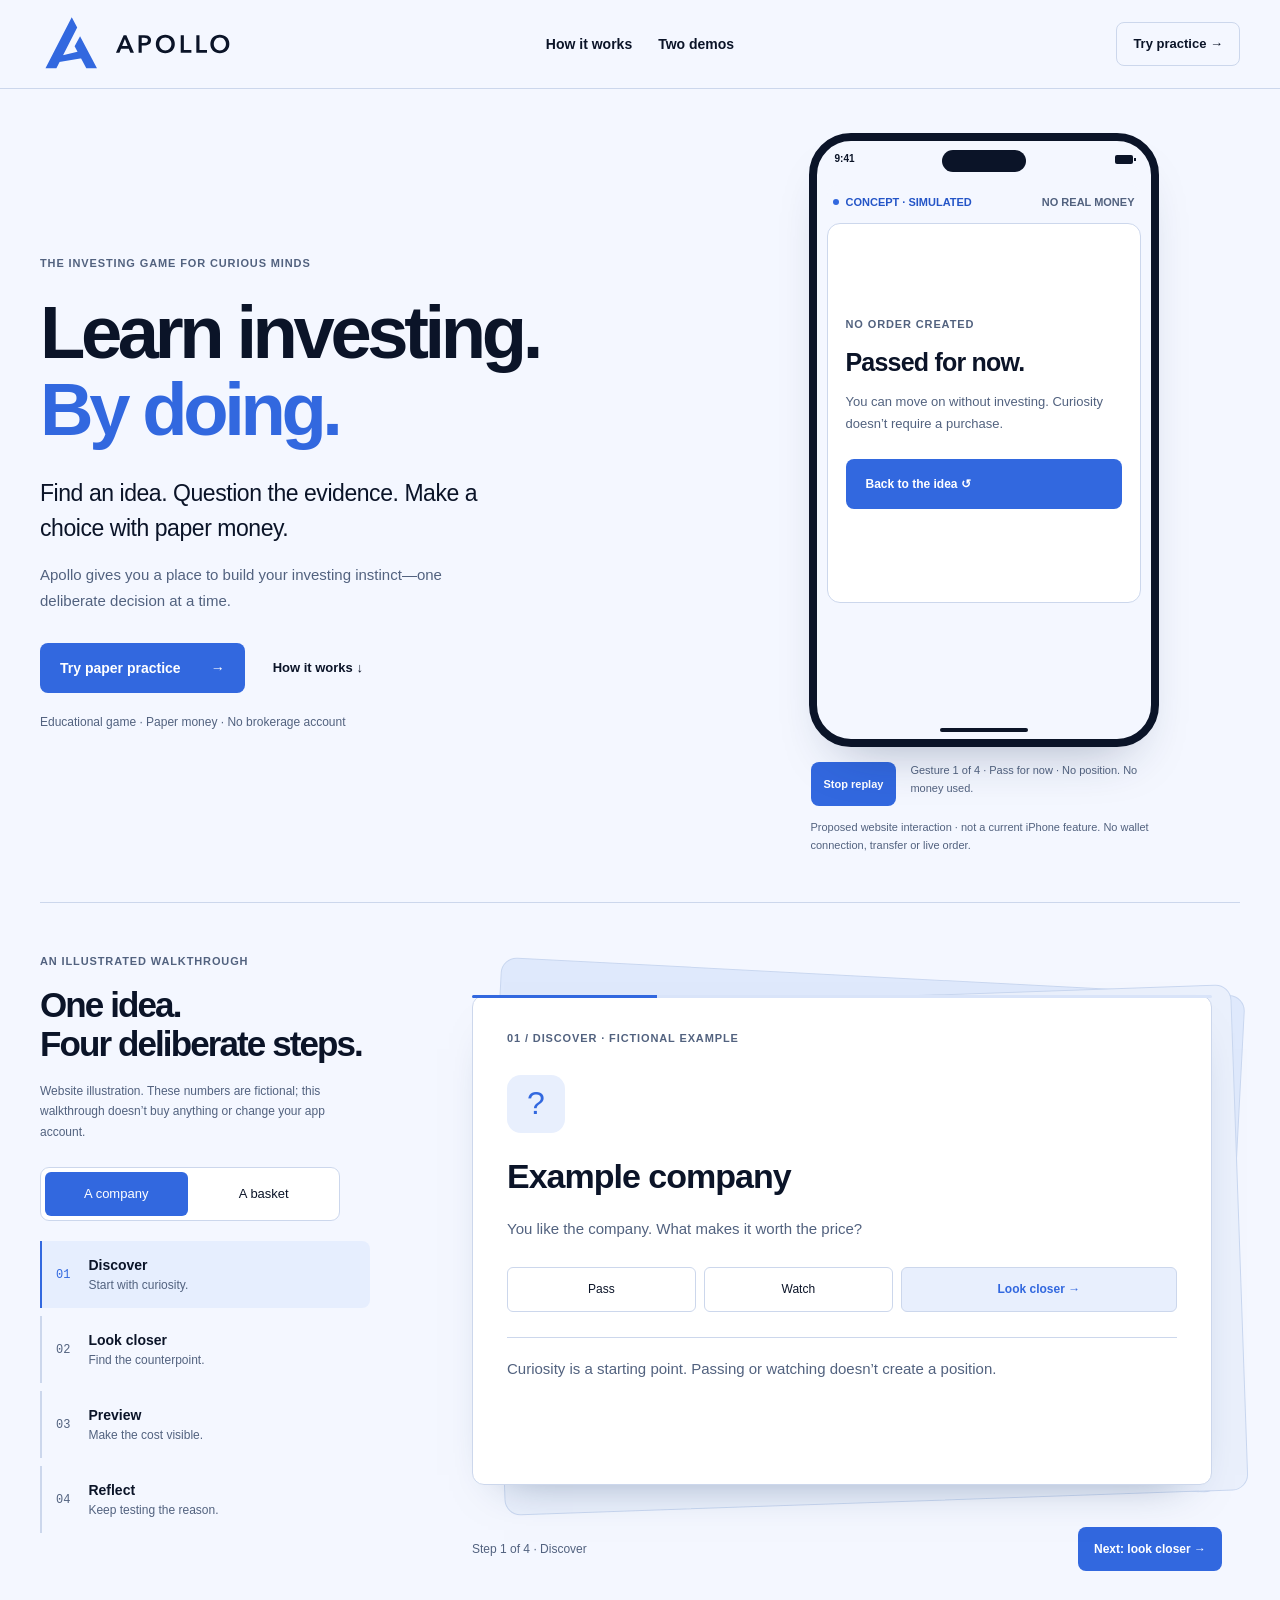
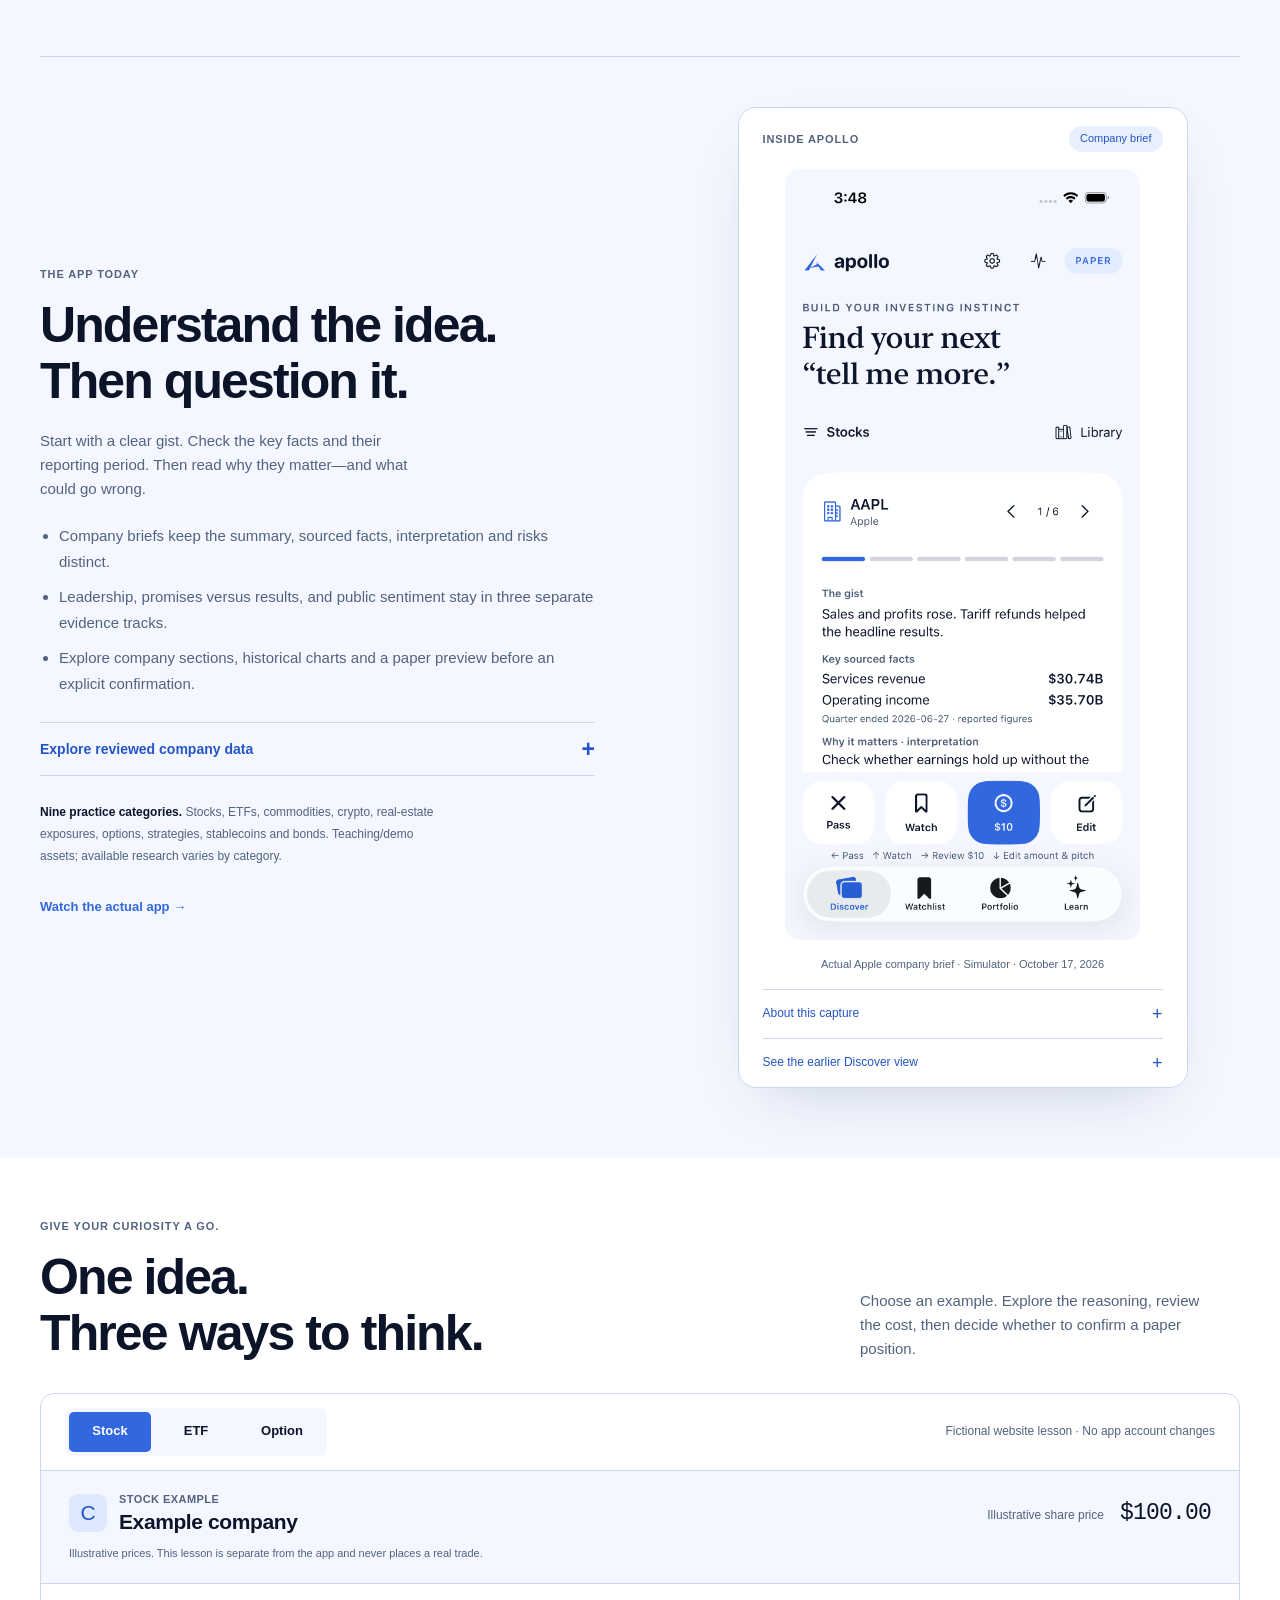
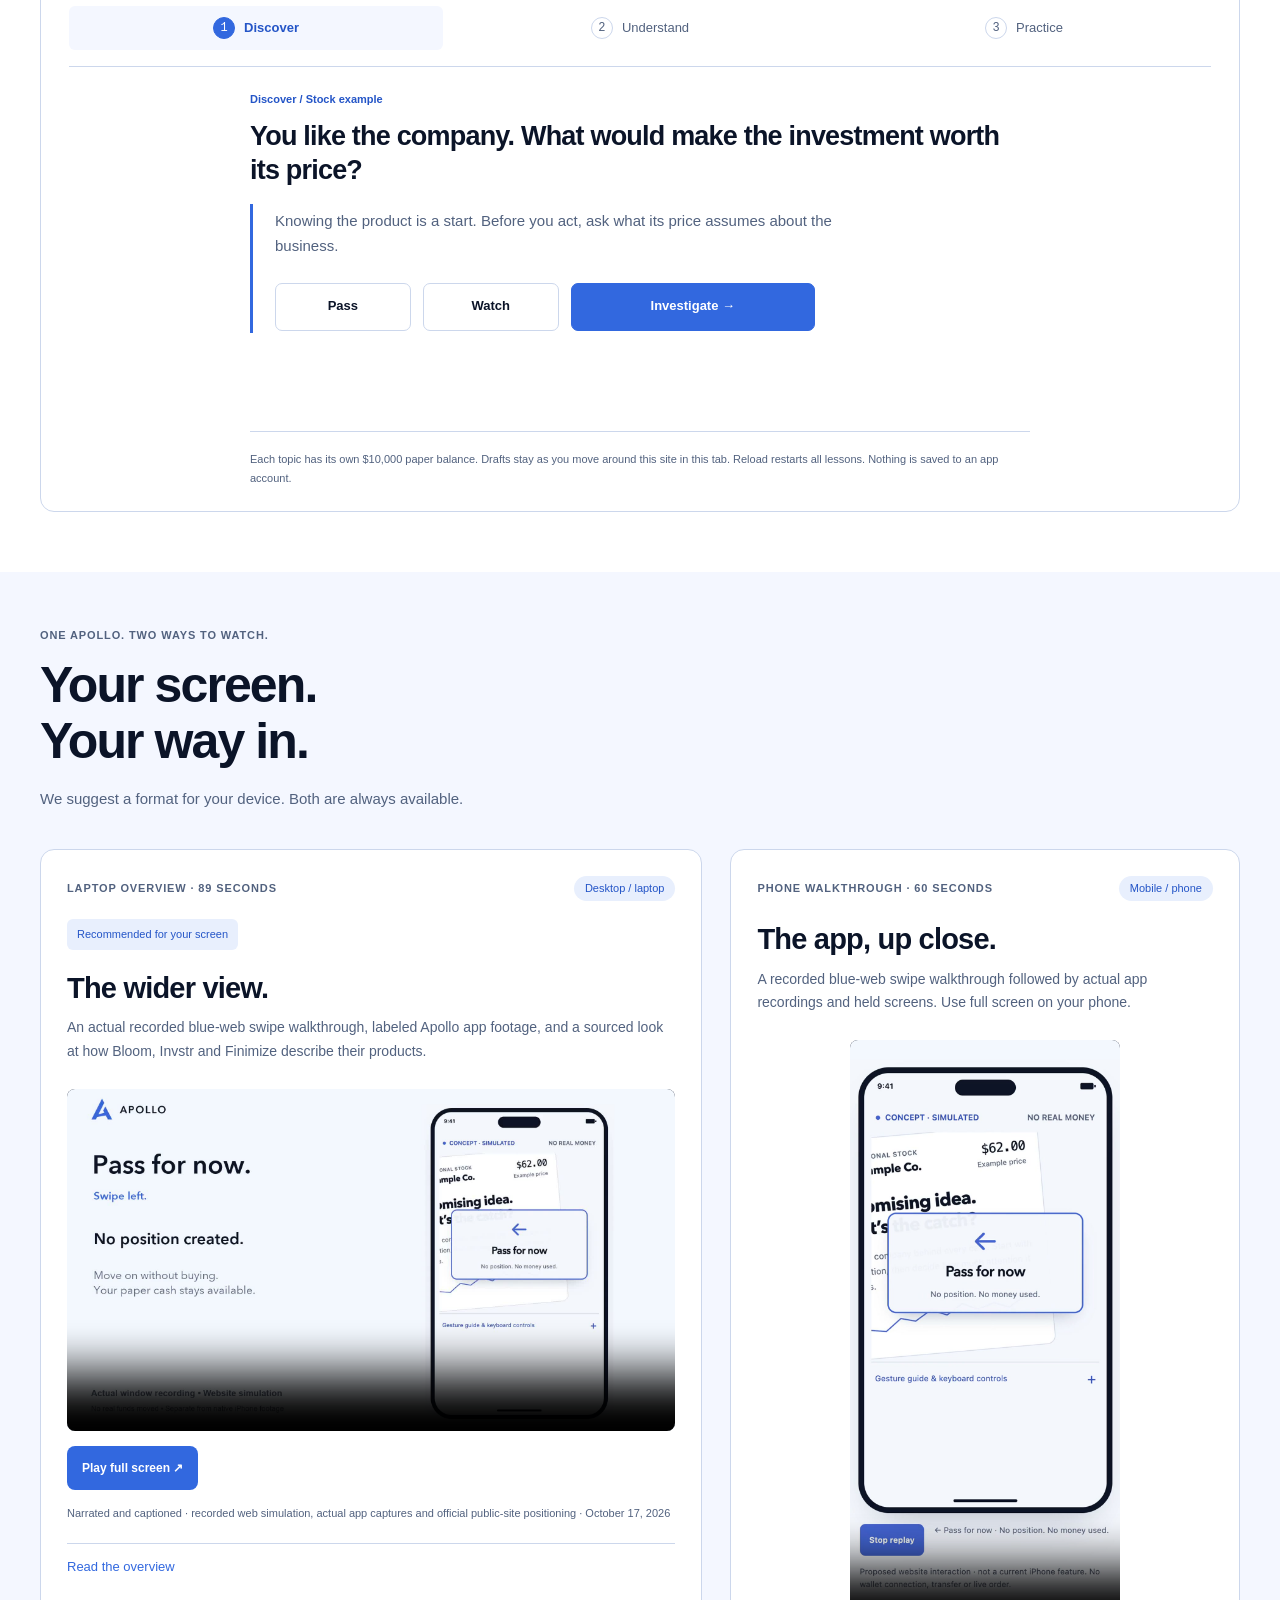
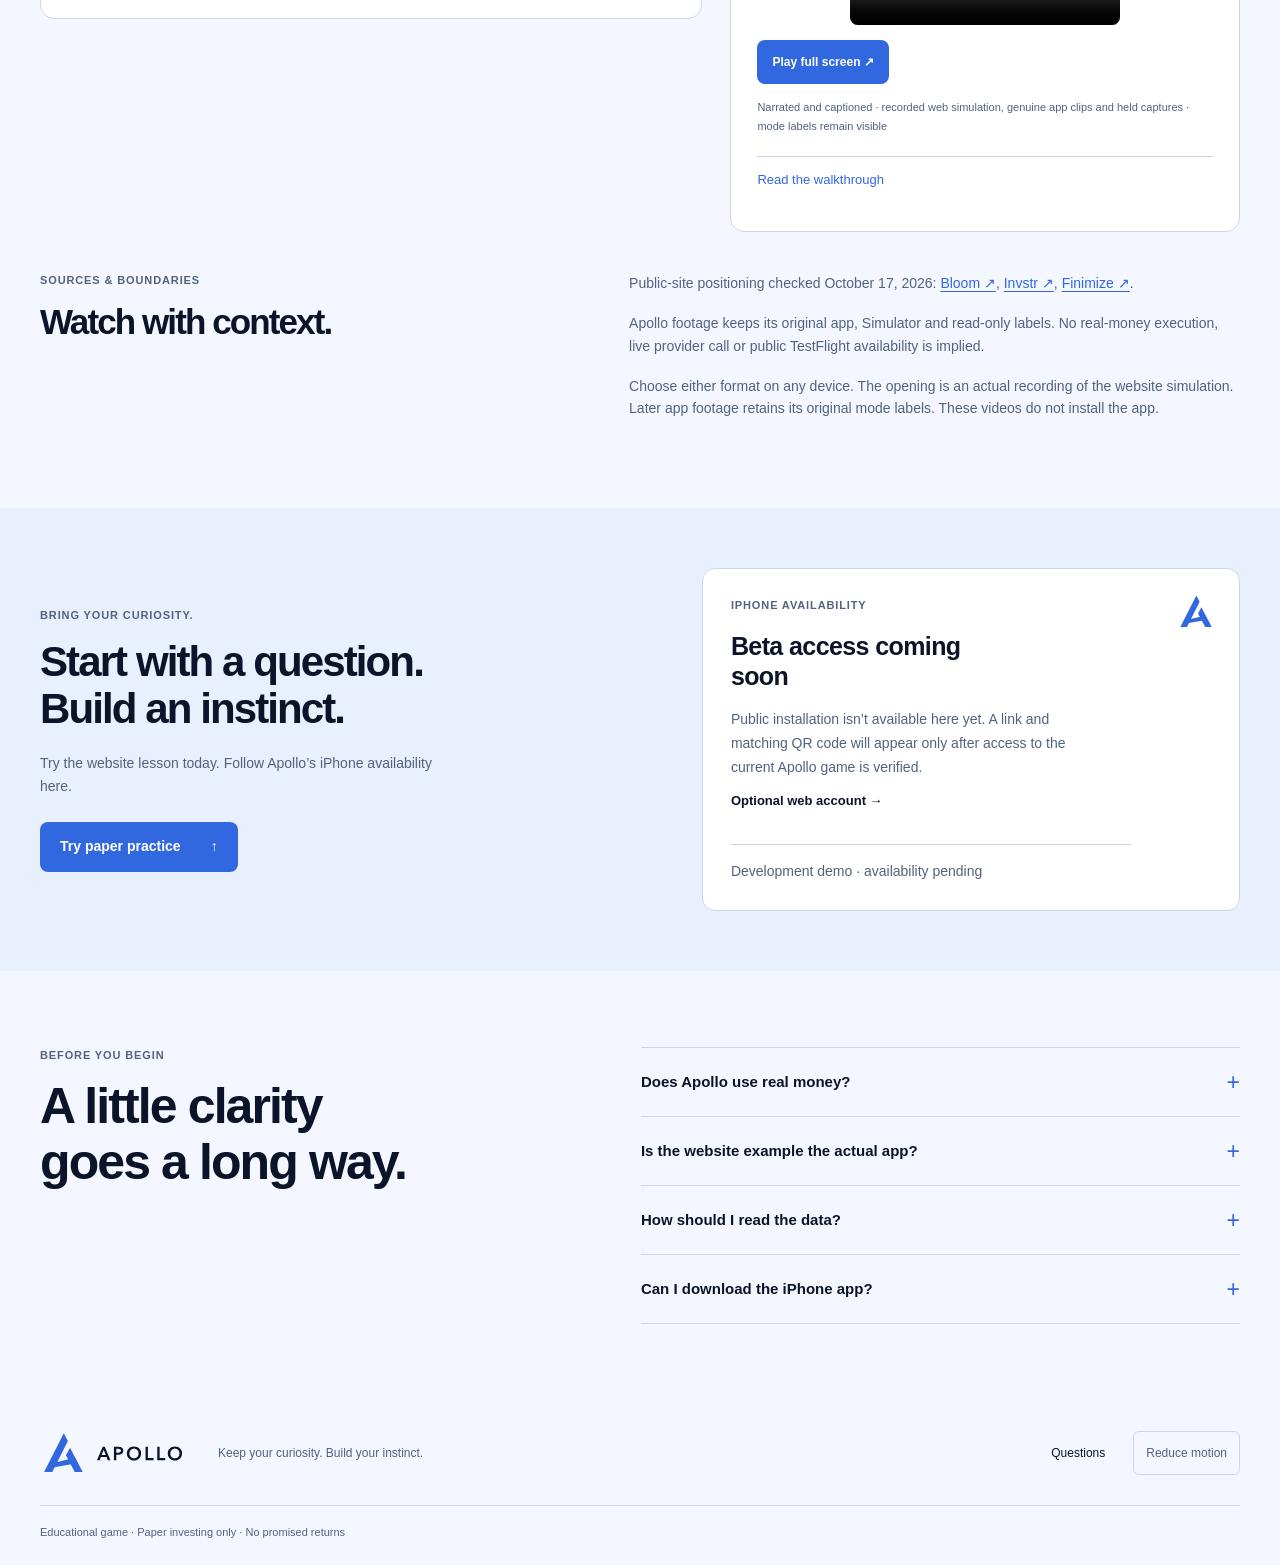
==== commit 62c27551: "Publish final narrated Apollo demos and sourced product presentation" ====
--- a/web/marketing/index.html
+++ b/web/marketing/index.html
@@ -7,7 +7,7 @@
 <article class="story-state" id="flow-1"><p class="eyebrow">02 / Look closer · fictional evidence</p><h3>Find what challenges<br>the first impression.</h3><div class="evidence-bars"><div><span data-story-bar-one-label>Revenue growth</span><strong data-story-bar-one-value>8%</strong><i class="bar-one"></i></div><div><span data-story-bar-two-label>Cost growth</span><strong data-story-bar-two-value>12%</strong><i class="bar-two"></i></div></div><p data-story-evidence>Sales are growing, but costs are growing faster. Revenue alone doesn’t tell the whole story.</p><p class="story-aside">Teaching numbers, not company filings. In the app, check each source, date and limitation.</p></article>
 <article class="story-state" id="flow-2"><p class="eyebrow">03 / Preview · no confirmation here</p><h3>Know what the choice<br>would use.</h3><div class="story-order"><span data-story-formula>3 shares × $100</span><strong data-story-cost>$300.00</strong><small>Illustrative position cost</small></div><div class="story-cash"><span>Paper cash after confirmation</span><strong data-story-cash>$9,700.00</strong></div><p class="story-aside">This is a preview. Only explicit confirmation in the practice lesson creates a website paper position.</p></article>
 <article class="story-state" id="flow-3"><p class="eyebrow">04 / Reflect · hypothetical outcome</p><h3>A position isn’t<br>the end of the question.</h3><div class="reflection-note"><span>Ask yourself</span><strong data-story-reflect>Would the idea still hold if costs kept outpacing sales?</strong></div><p>The illustrative total stays $10,000 at these example prices. No gain or loss is assumed. Real price changes would change the position’s value.</p><a class="button primary" data-story-practice href="#practice">Try this example →</a></article>
-</div></div><div class="story-controls"><p role="status" aria-live="polite" id="story-status">Step 1 of 4 · Discover</p><button type="button" class="button primary" id="story-next">Next: look closer →</button></div><noscript><p class="practice-state-note">All four steps appear below one another without animation. The practice lesson needs JavaScript; the product explanation remains readable.</p></noscript></div></section><section class="home-actual wrap"><div><p class="eyebrow">The app today</p><h2>Curiosity,<br>on your screen.</h2><p>The actual Apollo Discover screen keeps the idea and its actions together. Look closer before moving from interest to a paper choice.</p><a class="quiet-link" href="#demos">Watch the actual app →</a></div><figure class="hero-product"><div class="product-caption"><span class="eyebrow">Inside the actual app</span><span class="small-pill">Discover</span></div><div class="discover-detail"><img src="assets/apollo-discover-blue.png" alt="Detail from the actual blue Apollo Discover screen: Apple demo card with separate Pass, Watch and Invest actions." width="1206" height="2622" fetchpriority="high"></div><figcaption>Actual Discover detail · simulator · October 17, 2026</figcaption><details class="app-capture"><summary>View the full app capture <span aria-hidden="true">+</span></summary><img src="assets/apollo-discover-blue.png" alt="Full unmodified Apollo Discover simulator capture, including category filters, demo card, Pass, Watch and Invest controls and bottom navigation." width="1206" height="2622" loading="lazy"></details></figure></section><section class="demo-section" id="practice" aria-labelledby="demo-title">
+</div></div><div class="story-controls"><p role="status" aria-live="polite" id="story-status">Step 1 of 4 · Discover</p><button type="button" class="button primary" id="story-next">Next: look closer →</button></div><noscript><p class="practice-state-note">All four steps appear below one another without animation. The practice lesson needs JavaScript; the product explanation remains readable.</p></noscript></div></section><section class="home-actual wrap"><div><p class="eyebrow">The app today</p><h2>Understand the idea.<br>Then question it.</h2><p>Start with a clear gist. Check the key facts and their reporting period. Then read why they matter—and what could go wrong.</p><ul class="product-promises"><li>Company briefs keep the summary, sourced facts, interpretation and risks distinct.</li><li>Leadership, promises versus results, and public sentiment stay in three separate evidence tracks.</li><li>Explore company sections, historical charts and a paper preview before an explicit confirmation.</li></ul><details class="reviewed-data"><summary>Explore reviewed company data <span aria-hidden="true">+</span></summary><div class="reviewed-data-grid"><article><h3>Apple <span>AAPL</span></h3><p>Quarter ended 2026-06-27 · Unaudited reported figures</p><dl><div><dt>Services revenue</dt><dd>$30,739 million</dd></div><div><dt>Operating income</dt><dd>$35,695 million</dd></div></dl><a href="https://www.apple.com/newsroom/pdfs/fy2026q3/FY26_Q3_Consolidated_Financial_Statements.pdf" target="_blank" rel="noopener noreferrer">Read the original financial statement ↗</a></article><article><h3>Winmark <span>WINA</span></h3><p>Quarter ended 2026-09-26 · Company-reported figures</p><dl><div><dt>Royalty revenue</dt><dd>$21,707,800</dd></div><div><dt>Net income</dt><dd>$11,818,100</dd></div></dl><a href="https://www.sec.gov/Archives/edgar/data/908315/000090831526000038/wina-ex99d1.htm" target="_blank" rel="noopener noreferrer">Read the original SEC exhibit ↗</a></article></div><p class="data-scope">Reviewed October 17, 2026. Dated company reports, not live quotes or a fresh-news feed. Company statements are not independent proof of an investment case.</p></details><p class="category-scope"><strong>Nine practice categories.</strong> Stocks, ETFs, commodities, crypto, real-estate exposures, options, strategies, stablecoins and bonds. Teaching/demo assets; available research varies by category.</p><a class="quiet-link" href="#demos">Watch the actual app →</a></div><figure class="hero-product"><div class="product-caption"><span class="eyebrow">Inside Apollo</span><span class="small-pill">Company brief</span></div><img class="build4-capture" src="assets/apollo-company-brief-build4.png" alt="Actual Apollo Apple company brief: clear gist, Services revenue $30.74B, operating income $35.70B, quarter ended June 27, 2026, and separate interpretation below." width="1206" height="2622" loading="lazy"><figcaption class="build4-caption">Actual Apple company brief · Simulator · October 17, 2026</figcaption><details class="app-capture"><summary>About this capture <span aria-hidden="true">+</span></summary><p class="build4-caption">The company-card revision prepared for build 4, shown in an isolated Simulator session. This is a real unmodified app capture. Full-flow and latest-build phone acceptance are still unverified; it is not proof of an installed phone build.</p></details><details class="app-capture"><summary>See the earlier Discover view <span aria-hidden="true">+</span></summary><img src="assets/apollo-discover-blue.png" alt="Earlier actual Apollo Discover Simulator capture" width="1206" height="2622" loading="lazy"></details></figure></section><section class="demo-section" id="practice" aria-labelledby="demo-title">
   <div class="wrap">
     <div class="section-heading">
       <div><p class="eyebrow">Give your curiosity a go.</p><h2 id="demo-title">One idea.<br>Three ways to think.</h2></div>
@@ -43,7 +43,7 @@
     </div>
     <noscript><div class="no-script">The guided example needs JavaScript. Apollo’s idea is simple: discover an investment, examine its risks, then review and explicitly confirm a paper order. No real money is used.</div></noscript>
   </div>
-</section><div class="demo-format-heading wrap"><p class="eyebrow">One Apollo. Two ways to watch.</p><h2>Your screen.<br>Your way in.</h2><p>We suggest a format for your device. Both are always available.</p></div><section id="demos" class="demo-chooser wrap" aria-label="Choose a demo format"><article class="video-choice"><div class="video-heading"><span class="eyebrow">Laptop overview · 89 seconds</span><span class="small-pill">Desktop / laptop</span></div><p class="device-recommendation" data-device="desktop" hidden>Recommended for your screen</p><h2>The wider view.</h2><p>An animated swipe guide, actual blue Apollo screens, and a sourced look at how Bloom, Invstr and Finimize describe their products.</p><video controls playsinline preload="metadata" poster="assets/laptop-poster.jpg" aria-label="Apollo desktop product overview, silent"><source src="assets/apollo-laptop.mp4" type="video/mp4"><track kind="captions" src="assets/apollo-laptop.vtt" srclang="en" label="English" default></video><div class="video-actions"><button type="button" class="button primary" data-video-fullscreen hidden>Play full screen ↗</button><p class="playback-status" role="status"></p></div><p class="video-caption">Captioned video · illustrated swipe guide, actual app captures and official public-site positioning · October 17, 2026</p><details><summary>Read the overview</summary><p>Apollo is an educational paper-investing game. Discover ideas, inspect evidence and risks, preview a paper cost and reflect on a choice. Official Bloom marketing combines learning, investing and automation; Invstr presents financial learning and virtual portfolios; Finimize presents market news, guides and research. This compares public marketing, not authenticated competitor apps or a claim that they lack features.</p></details></article><article class="video-choice portrait-choice"><div class="video-heading"><span class="eyebrow">Phone walkthrough · 60 seconds</span><span class="small-pill">Mobile / phone</span></div><p class="device-recommendation" data-device="phone" hidden>Recommended for your screen</p><h2>The app, up close.</h2><p>An animated swipe guide followed by actual app recordings and held screens. Use full screen on your phone.</p><video controls playsinline preload="metadata" poster="assets/phone-poster.jpg" aria-label="Apollo portrait app walkthrough, silent"><source src="assets/apollo-phone.mp4" type="video/mp4"><track kind="captions" src="assets/apollo-phone.vtt" srclang="en" label="English" default></video><div class="video-actions"><button type="button" class="button primary" data-video-fullscreen hidden>Play full screen ↗</button><p class="playback-status" role="status"></p></div><p class="video-caption">Captioned video · illustrated guide, genuine clips and held captures · mode labels remain visible</p><details><summary>Read the walkthrough</summary><p>The portrait edit introduces Apollo, moves through onboarding and shows actual learning, chart and paper-investing screens. It combines genuine recordings with held captures; it does not simulate taps, installation or a new owner-phone purchase. Simulator and read-only modes are labeled in the footage.</p></details></article></section><section class="demo-sources wrap"><div><p class="eyebrow">Sources &amp; boundaries</p><h2>Watch with context.</h2></div><div><p>Public-site positioning checked October 17, 2026: <a href="https://www.bloomapp.com/" target="_blank" rel="noopener noreferrer">Bloom ↗</a>, <a href="https://app.invstr.com/" target="_blank" rel="noopener noreferrer">Invstr ↗</a>, <a href="https://finimize.com/" target="_blank" rel="noopener noreferrer">Finimize ↗</a>.</p><p>Apollo footage keeps its original app, Simulator and read-only labels. No real-money execution, live provider call or public TestFlight availability is implied.</p><p>Choose either format on any device. These are recorded demonstrations and an illustrated swipe guide, not a live app or installation.</p></div></section><section class="access-section" id="access" aria-labelledby="access-title">
+</section><div class="demo-format-heading wrap"><p class="eyebrow">One Apollo. Two ways to watch.</p><h2>Your screen.<br>Your way in.</h2><p>We suggest a format for your device. Both are always available.</p></div><section id="demos" class="demo-chooser wrap" aria-label="Choose a demo format"><article class="video-choice"><div class="video-heading"><span class="eyebrow">Laptop overview · 89 seconds</span><span class="small-pill">Desktop / laptop</span></div><p class="device-recommendation" data-device="desktop" hidden>Recommended for your screen</p><h2>The wider view.</h2><p>An actual recorded blue-web swipe walkthrough, labeled Apollo app footage, and a sourced look at how Bloom, Invstr and Finimize describe their products.</p><video controls playsinline preload="metadata" poster="assets/laptop-poster.jpg" aria-label="Apollo desktop product overview with narration"><source src="assets/apollo-laptop.mp4" type="video/mp4"><track kind="captions" src="assets/apollo-laptop.vtt" srclang="en" label="English" default></video><div class="video-actions"><button type="button" class="button primary" data-video-fullscreen hidden>Play full screen ↗</button><p class="playback-status" role="status"></p></div><p class="video-caption">Narrated and captioned · recorded web simulation, actual app captures and official public-site positioning · October 17, 2026</p><details><summary>Read the overview</summary><p>Apollo is an educational paper-investing game. Discover ideas, inspect evidence and risks, preview a paper cost and reflect on a choice. Official Bloom marketing combines learning, investing and automation; Invstr presents financial learning and virtual portfolios; Finimize presents market news, guides and research. This compares public marketing, not authenticated competitor apps or a claim that they lack features.</p></details></article><article class="video-choice portrait-choice"><div class="video-heading"><span class="eyebrow">Phone walkthrough · 60 seconds</span><span class="small-pill">Mobile / phone</span></div><p class="device-recommendation" data-device="phone" hidden>Recommended for your screen</p><h2>The app, up close.</h2><p>A recorded blue-web swipe walkthrough followed by actual app recordings and held screens. Use full screen on your phone.</p><video controls playsinline preload="metadata" poster="assets/phone-poster.jpg" aria-label="Apollo portrait app walkthrough with narration"><source src="assets/apollo-phone.mp4" type="video/mp4"><track kind="captions" src="assets/apollo-phone.vtt" srclang="en" label="English" default></video><div class="video-actions"><button type="button" class="button primary" data-video-fullscreen hidden>Play full screen ↗</button><p class="playback-status" role="status"></p></div><p class="video-caption">Narrated and captioned · recorded web simulation, genuine app clips and held captures · mode labels remain visible</p><details><summary>Read the walkthrough</summary><p>The portrait edit introduces Apollo, moves through onboarding and shows actual learning, chart and paper-investing screens. It combines genuine recordings with held captures; it does not simulate taps, installation or a new owner-phone purchase. Simulator and read-only modes are labeled in the footage.</p></details></article></section><section class="demo-sources wrap"><div><p class="eyebrow">Sources &amp; boundaries</p><h2>Watch with context.</h2></div><div><p>Public-site positioning checked October 17, 2026: <a href="https://www.bloomapp.com/" target="_blank" rel="noopener noreferrer">Bloom ↗</a>, <a href="https://app.invstr.com/" target="_blank" rel="noopener noreferrer">Invstr ↗</a>, <a href="https://finimize.com/" target="_blank" rel="noopener noreferrer">Finimize ↗</a>.</p><p>Apollo footage keeps its original app, Simulator and read-only labels. No real-money execution, live provider call or public TestFlight availability is implied.</p><p>Choose either format on any device. The opening is an actual recording of the website simulation. Later app footage retains its original mode labels. These videos do not install the app.</p></div></section><section class="access-section" id="access" aria-labelledby="access-title">
   <div class="wrap access-layout">
     <div><p class="eyebrow">Bring your curiosity.</p><h2 id="access-title">Start with a question.<br>Build an instinct.</h2><p>Try the website lesson today. Follow Apollo’s iPhone availability here.</p><a class="button primary" href="#practice">Try paper practice <span aria-hidden="true">↑</span></a></div>
     <div class="access-card">
@@ -59,7 +59,7 @@
   <div><p class="eyebrow">Before you begin</p><h2 id="questions-title">A little clarity<br>goes a long way.</h2></div>
   <div class="faq-list">
     <details><summary>Does Apollo use real money?</summary><p>No. Apollo is an educational game with simulated orders and a paper portfolio. It provides no real-money trading, brokerage account or personalized investment advice.</p></details>
-    <details><summary>Is the website example the actual app?</summary><p>The Discover and comparison images are actual app captures. The website lesson is fictional and separate from the app. It never changes your app account, and it resets on reload.</p></details>
+    <details><summary>Is the website example the actual app?</summary><p>Product images are labeled actual app captures. The website lesson is fictional and separate from the app. It never changes your app account, and it resets on reload. The video opening records this website simulation; later footage retains its original app and Simulator labels.</p></details>
     <details><summary>How should I read the data?</summary><p>Check the source, date and limits of each item. Demo prices and teaching illustrations are separate from sourced research. Paper results are simulated and don’t predict real returns.</p></details>
     <details><summary>Can I download the iPhone app?</summary><p id="availability-answer">The public beta link isn’t available here yet. This page will show an install link and matching QR code once access to the current Apollo game is verified.</p></details>
   </div>
--- a/web/marketing/refinement.css
+++ b/web/marketing/refinement.css
@@ -6,3 +6,7 @@
 @media(max-width:360px){.unified-landing .hero h1{font-size:39px}.phone-presentation .swipe-demo{border-width:6px;padding-inline:7px;border-radius:35px}.phone-presentation .phone-screen{height:510px}.phone-presentation .swipe-identity>.asset-symbol{display:none}.phone-presentation .swipe-card{padding:16px}.phone-presentation .swipe-card h4{font-size:23px}.phone-presentation .hero-guide-controls{grid-template-columns:1fr}.phone-presentation .hero-guide-controls>.button{max-width:none;width:100%}.phone-presentation .concept-label{font-size:9px}.phone-presentation .concept-label>span:last-child{font-size:9px}.phone-presentation .swipe-cue>strong{font-size:18px}}
 
 [hidden]{display:none!important}.phone-presentation .concept-label,.phone-presentation .concept-label>span:last-child{font-size:11px}.phone-presentation .concept-label{flex-wrap:wrap}
+
+/* Build4 product evidence and dated data, within the accepted responsive page. */
+.product-promises{padding-left:19px;margin-block:22px;color:var(--muted);font-size:15px;line-height:1.7}.product-promises li+li{margin-top:10px}.reviewed-data{margin-block:26px;border-block:1px solid var(--rule)}.reviewed-data>summary{display:flex;align-items:center;justify-content:space-between;min-height:52px;cursor:pointer;font-size:14px;font-weight:600;color:var(--blue-dark)}.reviewed-data>summary>span{font-size:23px}.reviewed-data-grid{display:grid;gap:20px;padding-block:12px 20px}.reviewed-data-grid article{background:white;border:1px solid var(--rule);border-radius:12px;padding:20px}.reviewed-data-grid h3{font-size:20px;margin:0}.reviewed-data-grid h3 span{font:12px var(--mono);color:var(--muted)}.reviewed-data-grid article>p{font-size:12px;line-height:1.6;color:var(--muted);margin-block:9px 18px}.reviewed-data-grid dl{margin:0}.reviewed-data-grid dl>div{display:flex;justify-content:space-between;gap:18px;padding-block:10px;border-top:1px solid var(--rule);font-size:13px}.reviewed-data-grid dd{margin:0;text-align:right;font-weight:600}.reviewed-data-grid a{display:inline-flex;align-items:center;min-height:44px;font-size:12px;color:var(--blue-dark);margin-top:8px}.data-scope,.category-scope{font-size:12px!important;line-height:1.8!important;color:var(--muted)}.data-scope{margin:0 0 20px}.category-scope strong{color:var(--ink)}.product-proof-tabs{display:flex;gap:10px;margin-block:16px}.product-proof-tabs button{min-height:44px;padding:9px 16px;border-radius:8px;border:1px solid var(--rule);background:white;color:var(--muted);font-size:13px}.product-proof-tabs button[aria-pressed=true]{background:var(--blue);color:white;border-color:var(--blue)}.build4-capture{width:min(100%,355px);height:auto;border-radius:15px;display:block;margin:auto}.build4-caption{font-size:12px;line-height:1.7;color:var(--muted)}
+@media(max-width:720px){.product-promises{font-size:14px}.reviewed-data-grid article{padding:16px}.reviewed-data-grid dl>div{font-size:12px}.home-actual .build4-capture{max-height:none}.build4-capture{width:min(100%,320px)}}
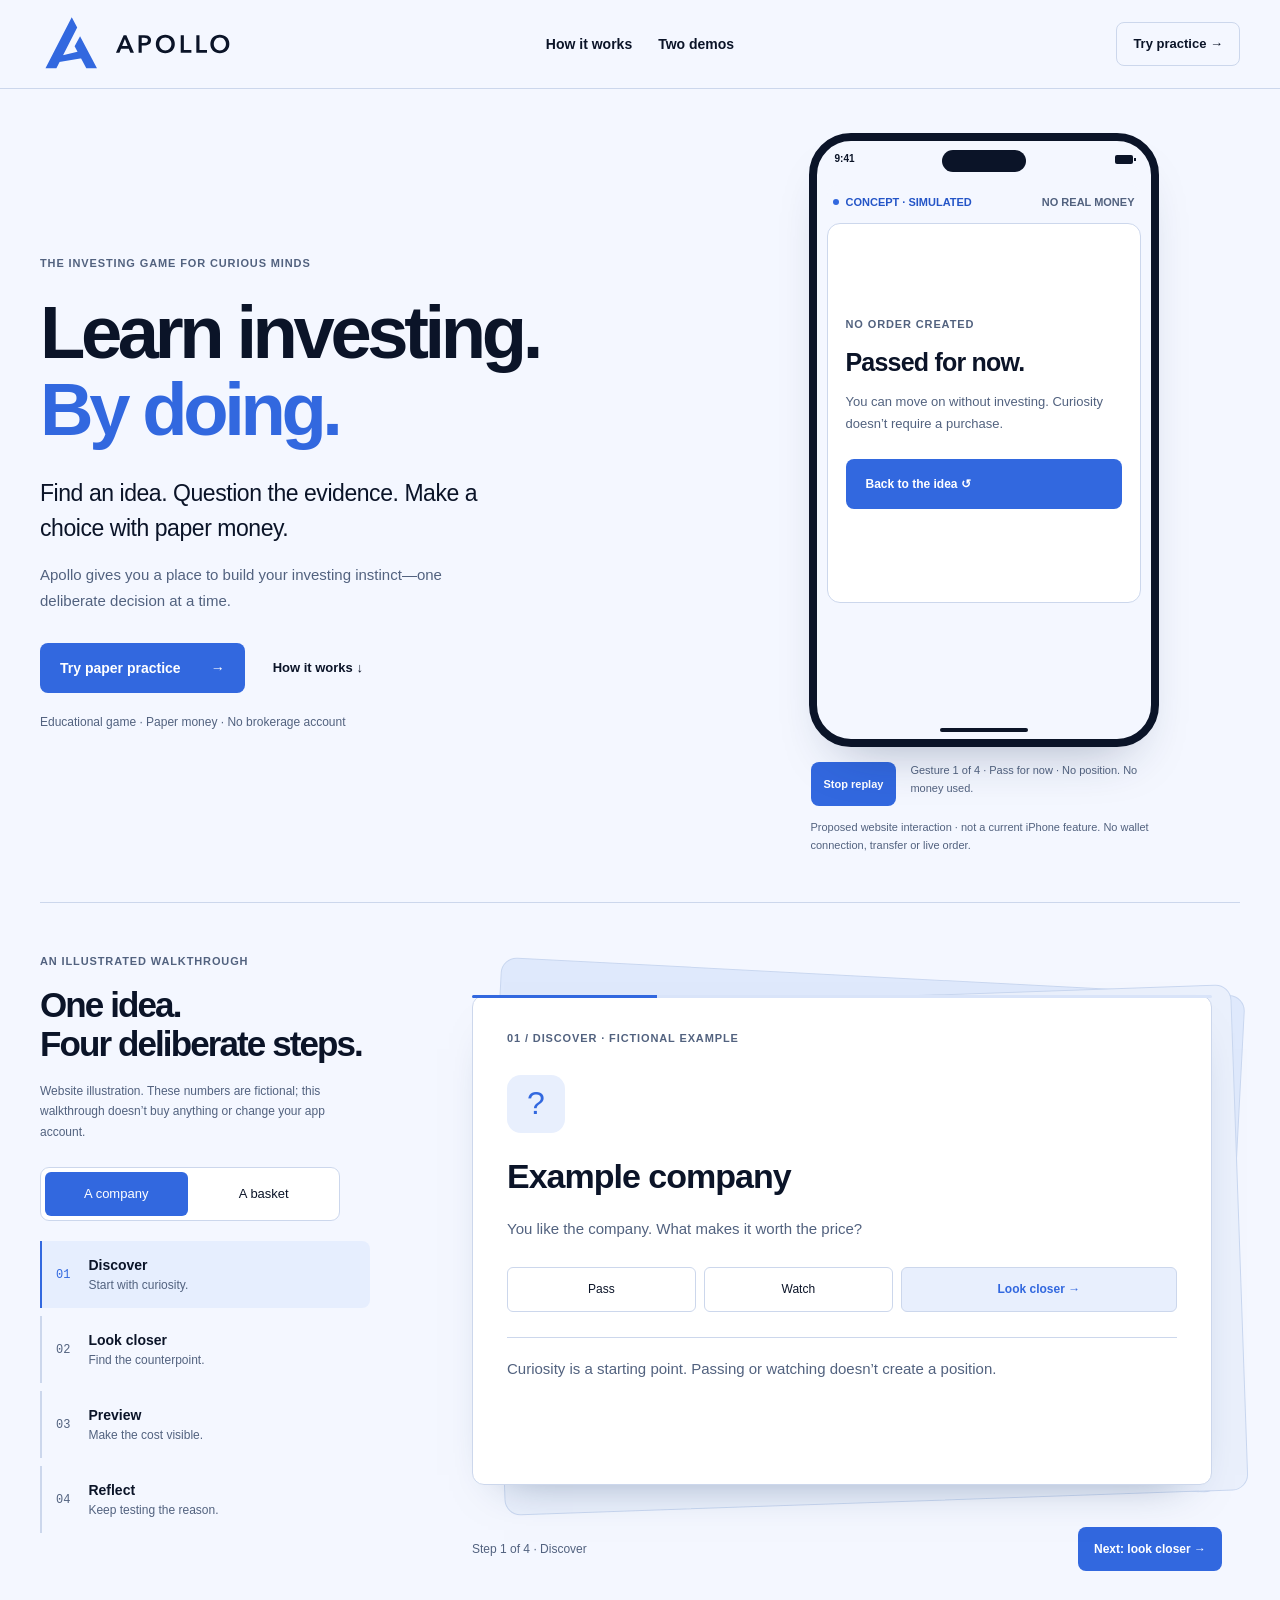
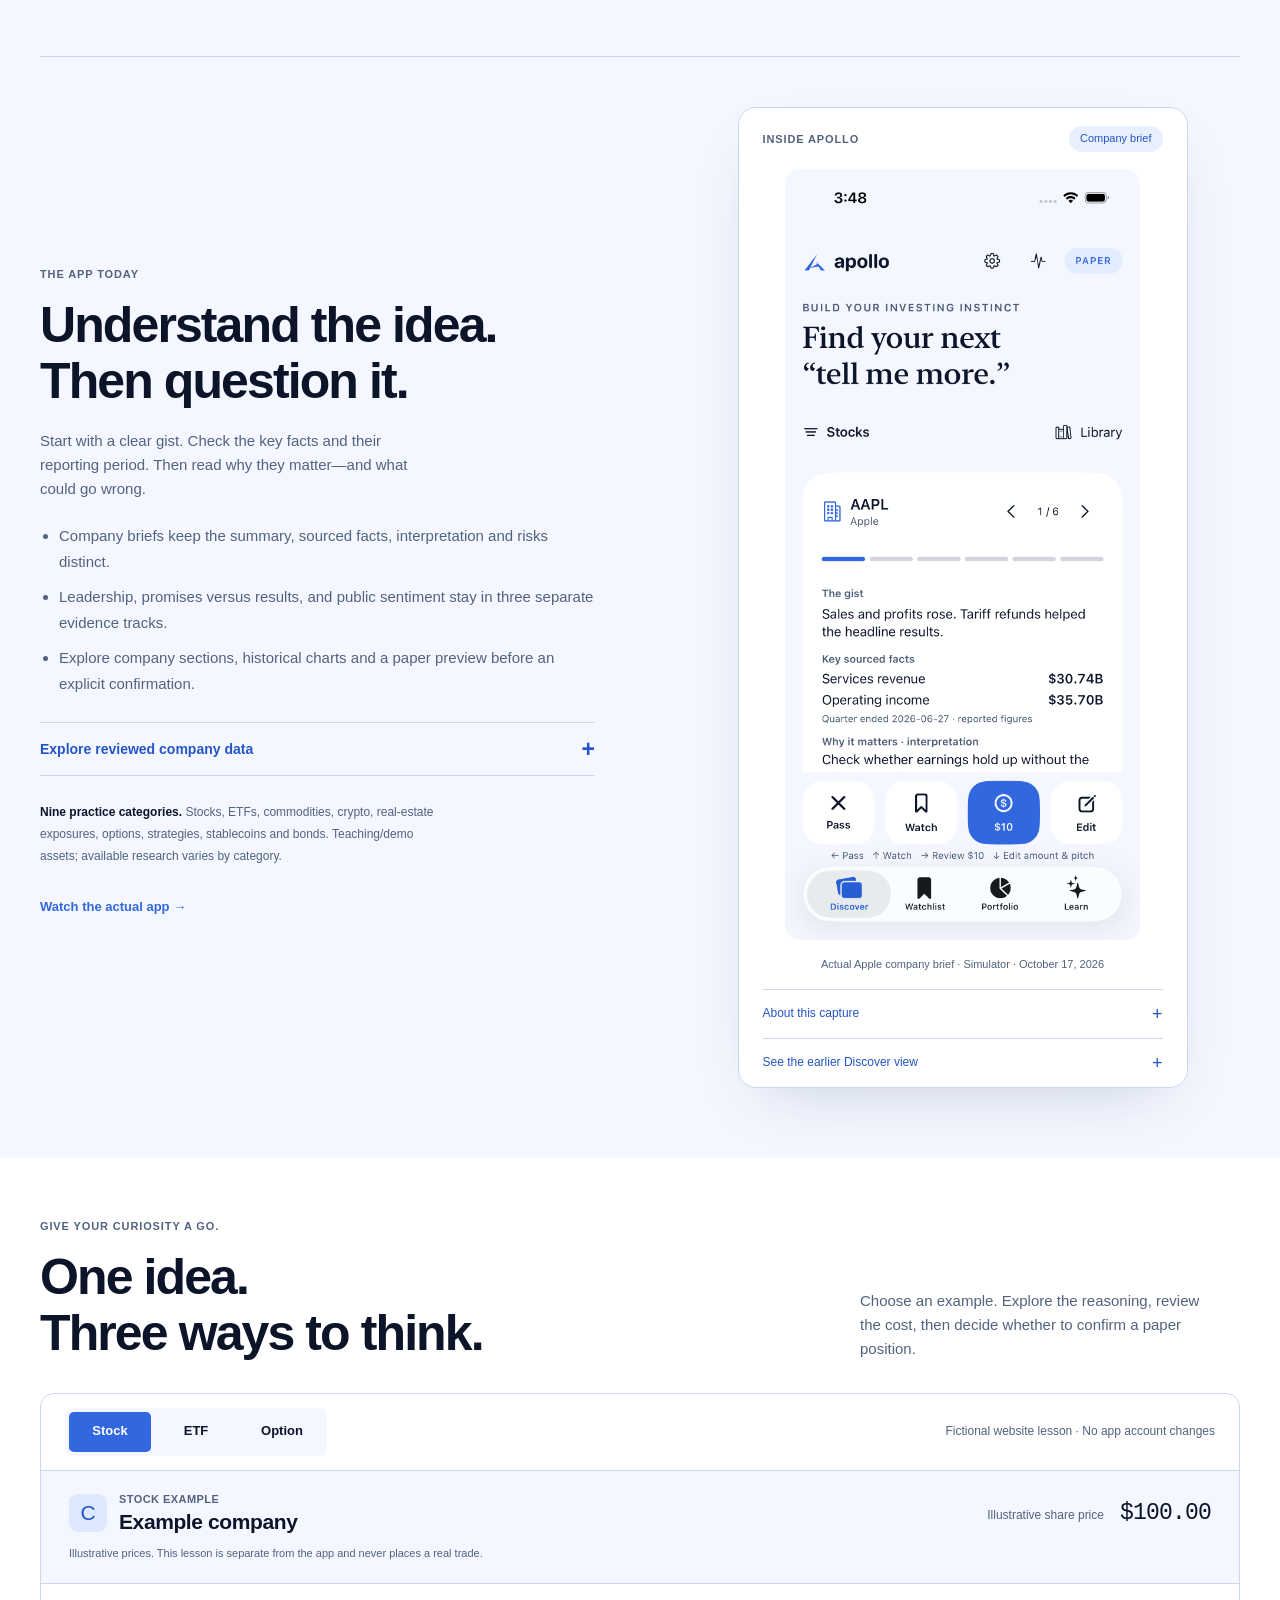
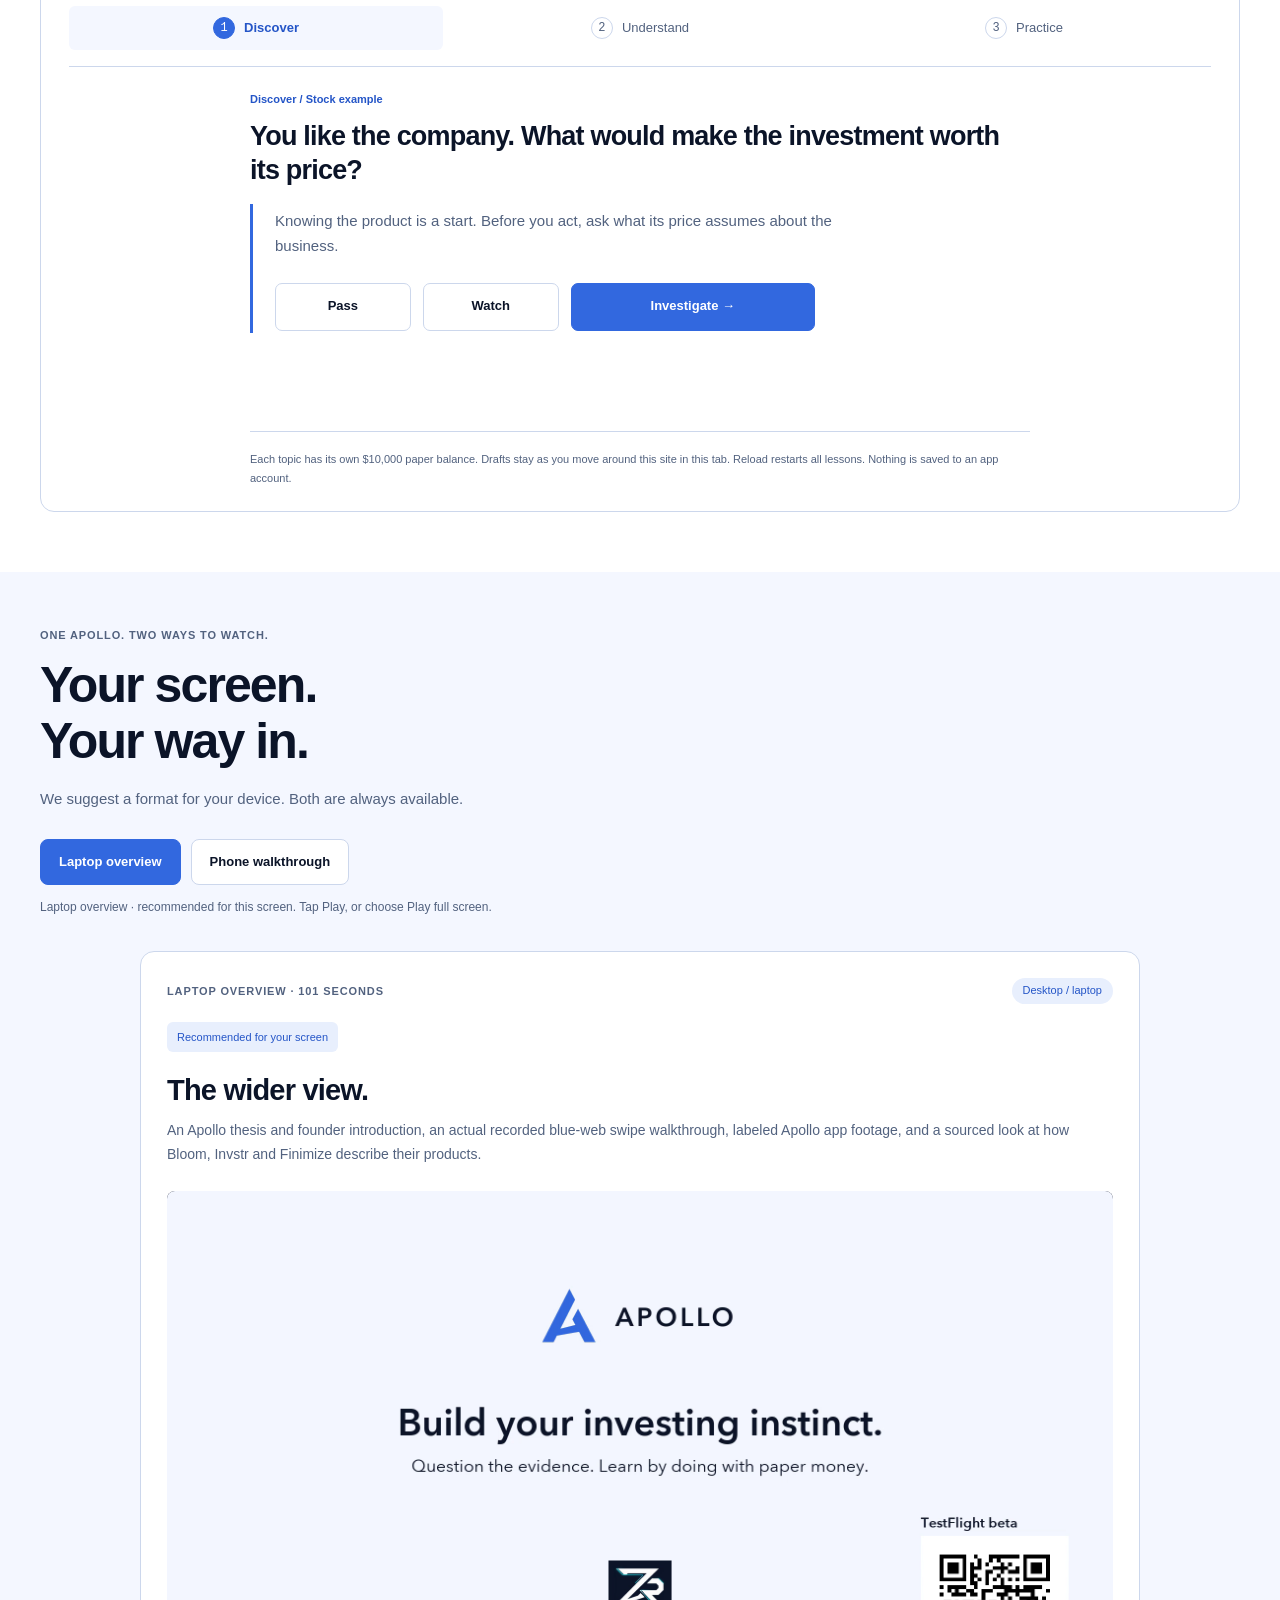
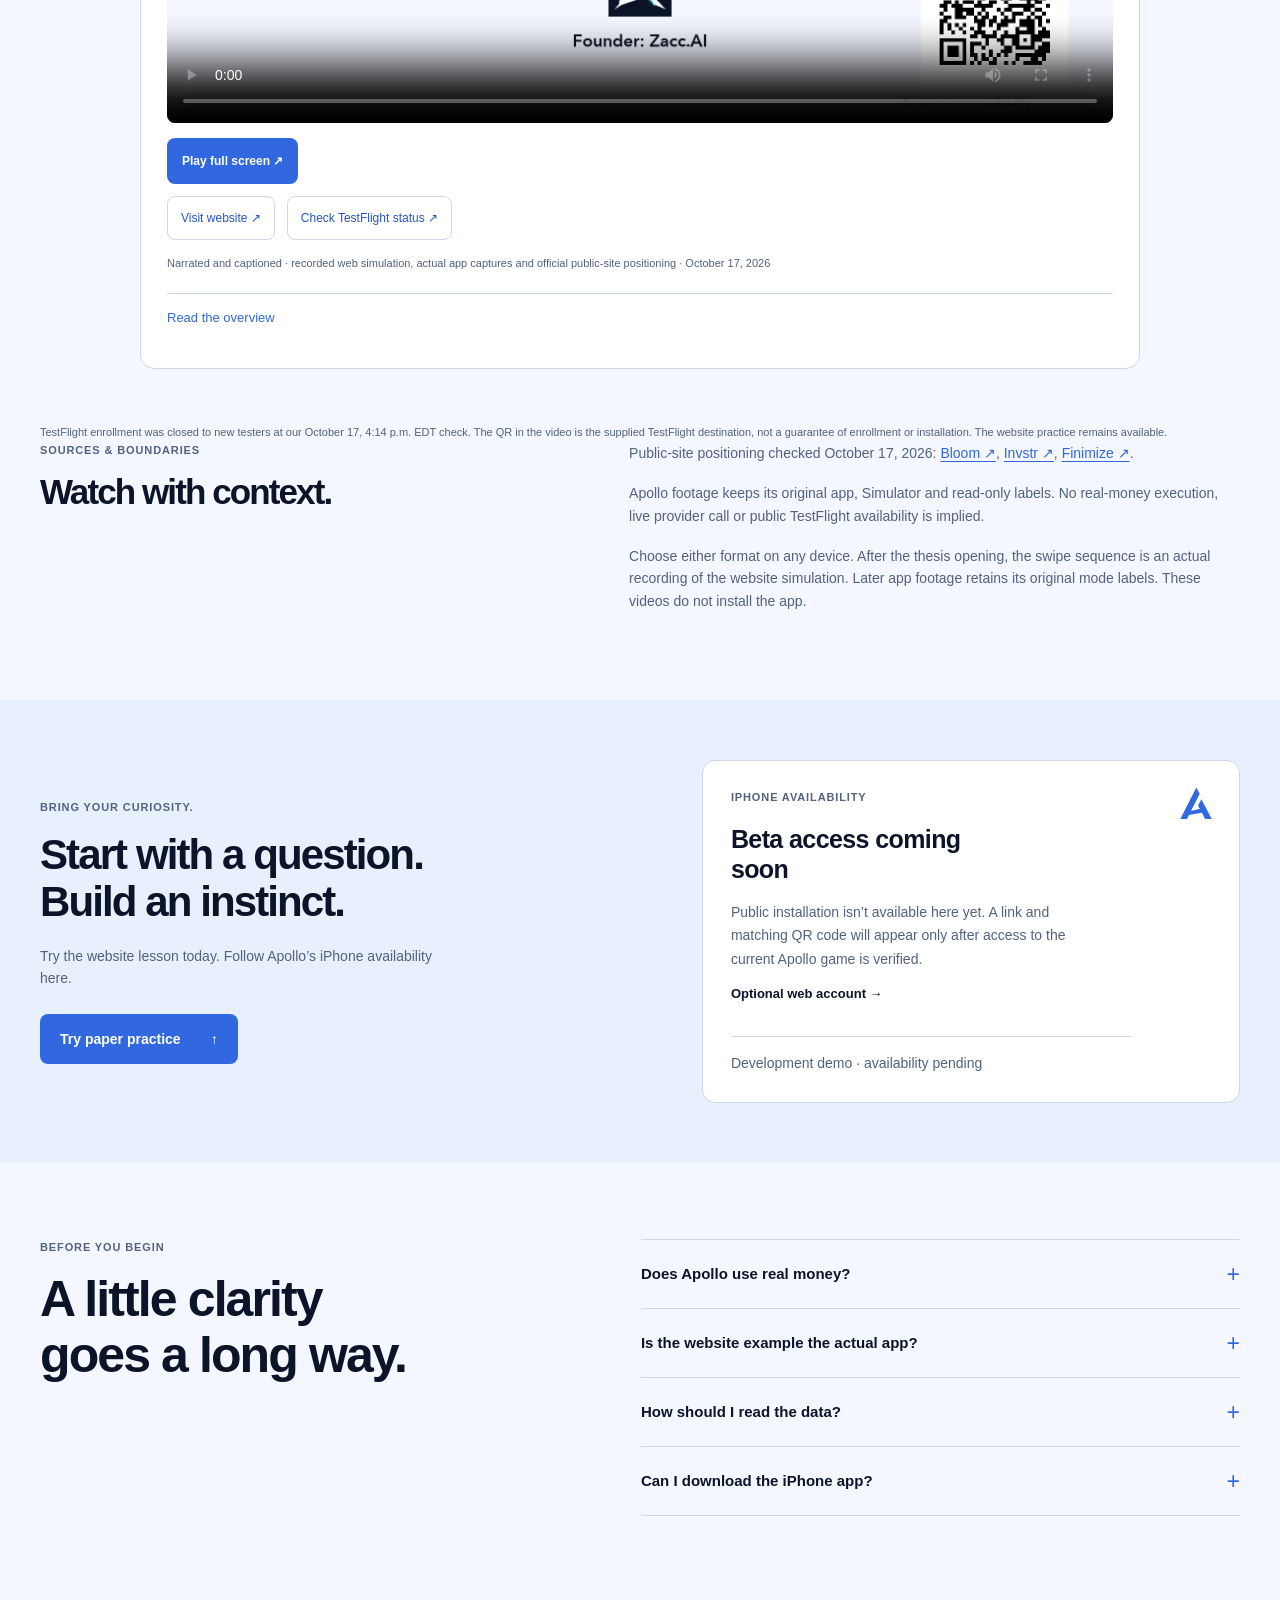
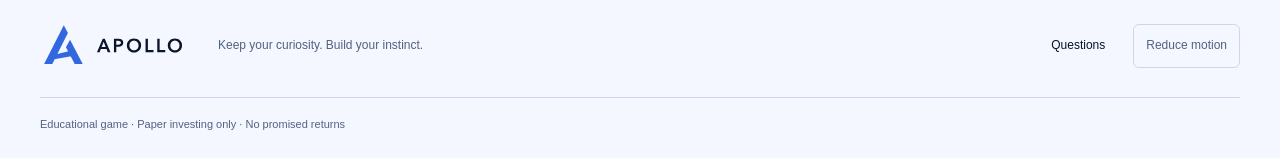
==== commit 35597023: "Publish latest narrated demos with opening QR and responsive player" ====
--- a/web/marketing/index.html
+++ b/web/marketing/index.html
@@ -1,4 +1,4 @@
-<!doctype html><html lang="en"><head><meta charset="utf-8"><meta name="viewport" content="width=device-width,initial-scale=1"><meta name="theme-color" content="#F4F7FF"><title>Learn investing. By doing. — Apollo</title><meta name="description" content="Discover an idea, question the evidence and practice with paper money. Apollo is an educational investing game."><link rel="icon" href="brand/ascending-blue/mark-light.svg" type="image/svg+xml"><link rel="stylesheet" href="styles.css"><link rel="stylesheet" href="site.css"><script src="site.js" defer></script><link rel="stylesheet" href="hero.css"><script src="hero.js" defer></script><script src="demo-data.js" defer></script><script src="app.js" defer></script><script src="media.js" defer></script><script src="install.js" defer></script><link rel="stylesheet" href="refinement.css"><script src="adaptive.js" defer></script></head><body class="unified-landing"><a class="skip" href="#main">Skip to content</a><header class="site-header"><div class="wrap header-inner"><a class="brand" href="#main" aria-label="Apollo home"><img src="brand/ascending-blue/logo-light.svg" alt="Apollo" width="200" height="62"></a><nav aria-label="Main navigation"><a href="#how">How it works</a><a href="#demos">Two demos</a></nav><a class="nav-beta" href="#practice">Try practice →</a></div></header><main id="main"><section class="hero wrap" aria-labelledby="hero-title">
+<!doctype html><html lang="en"><head><meta charset="utf-8"><meta name="viewport" content="width=device-width,initial-scale=1"><meta name="theme-color" content="#F4F7FF"><title>Learn investing. By doing. — Apollo</title><meta name="description" content="Discover an idea, question the evidence and practice with paper money. Apollo is an educational investing game."><link rel="icon" href="brand/ascending-blue/mark-light.svg?v=899e12be0188e5c8" type="image/svg+xml"><link rel="stylesheet" href="styles.css?v=91d31215c16b7162"><link rel="stylesheet" href="site.css?v=33e4bbf9d9667e3e"><script src="site.js?v=a525a45661b12099" defer></script><link rel="stylesheet" href="hero.css?v=98a4db3d7e65a87c"><script src="hero.js?v=c8e0450c76e98ef6" defer></script><script src="demo-data.js?v=ff58847adbb24e76" defer></script><script src="app.js?v=f1a7bc4fbe2ffdda" defer></script><script src="media.js?v=56cf10825c4f73fd" defer></script><script src="install.js?v=ad53b2c124f0cff4" defer></script><link rel="stylesheet" href="refinement.css?v=68efb3ad990d68be"><script src="adaptive.js?v=0d1a6ac4f5015a9f" defer></script></head><body class="unified-landing"><a class="skip" href="#main">Skip to content</a><header class="site-header"><div class="wrap header-inner"><a class="brand" href="#main" aria-label="Apollo home"><img src="brand/ascending-blue/logo-light.svg?v=dffea6ce51614073" alt="Apollo" width="200" height="62"></a><nav aria-label="Main navigation"><a href="#how">How it works</a><a href="#demos">Two demos</a></nav><a class="nav-beta" href="#practice">Try practice →</a></div></header><main id="main"><section class="hero wrap" aria-labelledby="hero-title">
  <div class="hero-copy"><p class="eyebrow">The investing game for curious minds</p><h1 id="hero-title">Learn investing.<br><span>By doing.</span></h1><p class="hero-description">Find an idea. Question the evidence. Make a choice with paper money.</p><p class="hero-support">Apollo gives you a place to build your investing instinct—one deliberate decision at a time.</p><div class="hero-actions"><a class="button primary" href="#practice">Try paper practice <span aria-hidden="true">→</span></a><a class="quiet-link" href="#how">How it works ↓</a></div><p class="boundary">Educational game · Paper money · No brokerage account</p></div>
  <div class="phone-presentation"><div class="swipe-demo" aria-label="Proposed simulated Apollo interaction"><div class="phone-status" aria-hidden="true"><span>9:41</span><span class="phone-battery"></span></div><div class="phone-screen"><div class="concept-label"><span class="blue-dot" aria-hidden="true"></span>Concept · Simulated<span>No real money</span></div><div id="hero-panel"></div></div></div><div class="hero-guide-controls"><button id="hero-replay" type="button" class="button primary" aria-pressed="false">Play the four swipes</button><p id="hero-guide-status" role="status" aria-live="polite">Swipe the asset card, or see what each direction means.</p></div><p class="hero-concept-boundary">Proposed website interaction · not a current iPhone feature. No wallet connection, transfer or live order.</p><noscript><p>Swipe concept: pass, watch or review a fictional asset. A proposed agent route illustrates $250 less a $2 conversion fee, leaving $248 for four units at $62. Use the separate practice lesson with JavaScript enabled.</p></noscript></div>
 
@@ -7,7 +7,7 @@
 <article class="story-state" id="flow-1"><p class="eyebrow">02 / Look closer · fictional evidence</p><h3>Find what challenges<br>the first impression.</h3><div class="evidence-bars"><div><span data-story-bar-one-label>Revenue growth</span><strong data-story-bar-one-value>8%</strong><i class="bar-one"></i></div><div><span data-story-bar-two-label>Cost growth</span><strong data-story-bar-two-value>12%</strong><i class="bar-two"></i></div></div><p data-story-evidence>Sales are growing, but costs are growing faster. Revenue alone doesn’t tell the whole story.</p><p class="story-aside">Teaching numbers, not company filings. In the app, check each source, date and limitation.</p></article>
 <article class="story-state" id="flow-2"><p class="eyebrow">03 / Preview · no confirmation here</p><h3>Know what the choice<br>would use.</h3><div class="story-order"><span data-story-formula>3 shares × $100</span><strong data-story-cost>$300.00</strong><small>Illustrative position cost</small></div><div class="story-cash"><span>Paper cash after confirmation</span><strong data-story-cash>$9,700.00</strong></div><p class="story-aside">This is a preview. Only explicit confirmation in the practice lesson creates a website paper position.</p></article>
 <article class="story-state" id="flow-3"><p class="eyebrow">04 / Reflect · hypothetical outcome</p><h3>A position isn’t<br>the end of the question.</h3><div class="reflection-note"><span>Ask yourself</span><strong data-story-reflect>Would the idea still hold if costs kept outpacing sales?</strong></div><p>The illustrative total stays $10,000 at these example prices. No gain or loss is assumed. Real price changes would change the position’s value.</p><a class="button primary" data-story-practice href="#practice">Try this example →</a></article>
-</div></div><div class="story-controls"><p role="status" aria-live="polite" id="story-status">Step 1 of 4 · Discover</p><button type="button" class="button primary" id="story-next">Next: look closer →</button></div><noscript><p class="practice-state-note">All four steps appear below one another without animation. The practice lesson needs JavaScript; the product explanation remains readable.</p></noscript></div></section><section class="home-actual wrap"><div><p class="eyebrow">The app today</p><h2>Understand the idea.<br>Then question it.</h2><p>Start with a clear gist. Check the key facts and their reporting period. Then read why they matter—and what could go wrong.</p><ul class="product-promises"><li>Company briefs keep the summary, sourced facts, interpretation and risks distinct.</li><li>Leadership, promises versus results, and public sentiment stay in three separate evidence tracks.</li><li>Explore company sections, historical charts and a paper preview before an explicit confirmation.</li></ul><details class="reviewed-data"><summary>Explore reviewed company data <span aria-hidden="true">+</span></summary><div class="reviewed-data-grid"><article><h3>Apple <span>AAPL</span></h3><p>Quarter ended 2026-06-27 · Unaudited reported figures</p><dl><div><dt>Services revenue</dt><dd>$30,739 million</dd></div><div><dt>Operating income</dt><dd>$35,695 million</dd></div></dl><a href="https://www.apple.com/newsroom/pdfs/fy2026q3/FY26_Q3_Consolidated_Financial_Statements.pdf" target="_blank" rel="noopener noreferrer">Read the original financial statement ↗</a></article><article><h3>Winmark <span>WINA</span></h3><p>Quarter ended 2026-09-26 · Company-reported figures</p><dl><div><dt>Royalty revenue</dt><dd>$21,707,800</dd></div><div><dt>Net income</dt><dd>$11,818,100</dd></div></dl><a href="https://www.sec.gov/Archives/edgar/data/908315/000090831526000038/wina-ex99d1.htm" target="_blank" rel="noopener noreferrer">Read the original SEC exhibit ↗</a></article></div><p class="data-scope">Reviewed October 17, 2026. Dated company reports, not live quotes or a fresh-news feed. Company statements are not independent proof of an investment case.</p></details><p class="category-scope"><strong>Nine practice categories.</strong> Stocks, ETFs, commodities, crypto, real-estate exposures, options, strategies, stablecoins and bonds. Teaching/demo assets; available research varies by category.</p><a class="quiet-link" href="#demos">Watch the actual app →</a></div><figure class="hero-product"><div class="product-caption"><span class="eyebrow">Inside Apollo</span><span class="small-pill">Company brief</span></div><img class="build4-capture" src="assets/apollo-company-brief-build4.png" alt="Actual Apollo Apple company brief: clear gist, Services revenue $30.74B, operating income $35.70B, quarter ended June 27, 2026, and separate interpretation below." width="1206" height="2622" loading="lazy"><figcaption class="build4-caption">Actual Apple company brief · Simulator · October 17, 2026</figcaption><details class="app-capture"><summary>About this capture <span aria-hidden="true">+</span></summary><p class="build4-caption">The company-card revision prepared for build 4, shown in an isolated Simulator session. This is a real unmodified app capture. Full-flow and latest-build phone acceptance are still unverified; it is not proof of an installed phone build.</p></details><details class="app-capture"><summary>See the earlier Discover view <span aria-hidden="true">+</span></summary><img src="assets/apollo-discover-blue.png" alt="Earlier actual Apollo Discover Simulator capture" width="1206" height="2622" loading="lazy"></details></figure></section><section class="demo-section" id="practice" aria-labelledby="demo-title">
+</div></div><div class="story-controls"><p role="status" aria-live="polite" id="story-status">Step 1 of 4 · Discover</p><button type="button" class="button primary" id="story-next">Next: look closer →</button></div><noscript><p class="practice-state-note">All four steps appear below one another without animation. The practice lesson needs JavaScript; the product explanation remains readable.</p></noscript></div></section><section class="home-actual wrap"><div><p class="eyebrow">The app today</p><h2>Understand the idea.<br>Then question it.</h2><p>Start with a clear gist. Check the key facts and their reporting period. Then read why they matter—and what could go wrong.</p><ul class="product-promises"><li>Company briefs keep the summary, sourced facts, interpretation and risks distinct.</li><li>Leadership, promises versus results, and public sentiment stay in three separate evidence tracks.</li><li>Explore company sections, historical charts and a paper preview before an explicit confirmation.</li></ul><details class="reviewed-data"><summary>Explore reviewed company data <span aria-hidden="true">+</span></summary><div class="reviewed-data-grid"><article><h3>Apple <span>AAPL</span></h3><p>Quarter ended 2026-06-27 · Unaudited reported figures</p><dl><div><dt>Services revenue</dt><dd>$30,739 million</dd></div><div><dt>Operating income</dt><dd>$35,695 million</dd></div></dl><a href="https://www.apple.com/newsroom/pdfs/fy2026q3/FY26_Q3_Consolidated_Financial_Statements.pdf" target="_blank" rel="noopener noreferrer">Read the original financial statement ↗</a></article><article><h3>Winmark <span>WINA</span></h3><p>Quarter ended 2026-09-26 · Company-reported figures</p><dl><div><dt>Royalty revenue</dt><dd>$21,707,800</dd></div><div><dt>Net income</dt><dd>$11,818,100</dd></div></dl><a href="https://www.sec.gov/Archives/edgar/data/908315/000090831526000038/wina-ex99d1.htm" target="_blank" rel="noopener noreferrer">Read the original SEC exhibit ↗</a></article></div><p class="data-scope">Reviewed October 17, 2026. Dated company reports, not live quotes or a fresh-news feed. Company statements are not independent proof of an investment case.</p></details><p class="category-scope"><strong>Nine practice categories.</strong> Stocks, ETFs, commodities, crypto, real-estate exposures, options, strategies, stablecoins and bonds. Teaching/demo assets; available research varies by category.</p><a class="quiet-link" href="#demos">Watch the actual app →</a></div><figure class="hero-product"><div class="product-caption"><span class="eyebrow">Inside Apollo</span><span class="small-pill">Company brief</span></div><img class="build4-capture" src="assets/apollo-company-brief-build4.png?v=36b00ec820416adf" alt="Actual Apollo Apple company brief: clear gist, Services revenue $30.74B, operating income $35.70B, quarter ended June 27, 2026, and separate interpretation below." width="1206" height="2622" loading="lazy"><figcaption class="build4-caption">Actual Apple company brief · Simulator · October 17, 2026</figcaption><details class="app-capture"><summary>About this capture <span aria-hidden="true">+</span></summary><p class="build4-caption">The company-card revision prepared for build 4, shown in an isolated Simulator session. This is a real unmodified app capture. Full-flow and latest-build phone acceptance are still unverified; it is not proof of an installed phone build.</p></details><details class="app-capture"><summary>See the earlier Discover view <span aria-hidden="true">+</span></summary><img src="assets/apollo-discover-blue.png?v=979c7abb0191ec1d" alt="Earlier actual Apollo Discover Simulator capture" width="1206" height="2622" loading="lazy"></details></figure></section><section class="demo-section" id="practice" aria-labelledby="demo-title">
   <div class="wrap">
     <div class="section-heading">
       <div><p class="eyebrow">Give your curiosity a go.</p><h2 id="demo-title">One idea.<br>Three ways to think.</h2></div>
@@ -43,11 +43,11 @@
     </div>
     <noscript><div class="no-script">The guided example needs JavaScript. Apollo’s idea is simple: discover an investment, examine its risks, then review and explicitly confirm a paper order. No real money is used.</div></noscript>
   </div>
-</section><div class="demo-format-heading wrap"><p class="eyebrow">One Apollo. Two ways to watch.</p><h2>Your screen.<br>Your way in.</h2><p>We suggest a format for your device. Both are always available.</p></div><section id="demos" class="demo-chooser wrap" aria-label="Choose a demo format"><article class="video-choice"><div class="video-heading"><span class="eyebrow">Laptop overview · 89 seconds</span><span class="small-pill">Desktop / laptop</span></div><p class="device-recommendation" data-device="desktop" hidden>Recommended for your screen</p><h2>The wider view.</h2><p>An actual recorded blue-web swipe walkthrough, labeled Apollo app footage, and a sourced look at how Bloom, Invstr and Finimize describe their products.</p><video controls playsinline preload="metadata" poster="assets/laptop-poster.jpg" aria-label="Apollo desktop product overview with narration"><source src="assets/apollo-laptop.mp4" type="video/mp4"><track kind="captions" src="assets/apollo-laptop.vtt" srclang="en" label="English" default></video><div class="video-actions"><button type="button" class="button primary" data-video-fullscreen hidden>Play full screen ↗</button><p class="playback-status" role="status"></p></div><p class="video-caption">Narrated and captioned · recorded web simulation, actual app captures and official public-site positioning · October 17, 2026</p><details><summary>Read the overview</summary><p>Apollo is an educational paper-investing game. Discover ideas, inspect evidence and risks, preview a paper cost and reflect on a choice. Official Bloom marketing combines learning, investing and automation; Invstr presents financial learning and virtual portfolios; Finimize presents market news, guides and research. This compares public marketing, not authenticated competitor apps or a claim that they lack features.</p></details></article><article class="video-choice portrait-choice"><div class="video-heading"><span class="eyebrow">Phone walkthrough · 60 seconds</span><span class="small-pill">Mobile / phone</span></div><p class="device-recommendation" data-device="phone" hidden>Recommended for your screen</p><h2>The app, up close.</h2><p>A recorded blue-web swipe walkthrough followed by actual app recordings and held screens. Use full screen on your phone.</p><video controls playsinline preload="metadata" poster="assets/phone-poster.jpg" aria-label="Apollo portrait app walkthrough with narration"><source src="assets/apollo-phone.mp4" type="video/mp4"><track kind="captions" src="assets/apollo-phone.vtt" srclang="en" label="English" default></video><div class="video-actions"><button type="button" class="button primary" data-video-fullscreen hidden>Play full screen ↗</button><p class="playback-status" role="status"></p></div><p class="video-caption">Narrated and captioned · recorded web simulation, genuine app clips and held captures · mode labels remain visible</p><details><summary>Read the walkthrough</summary><p>The portrait edit introduces Apollo, moves through onboarding and shows actual learning, chart and paper-investing screens. It combines genuine recordings with held captures; it does not simulate taps, installation or a new owner-phone purchase. Simulator and read-only modes are labeled in the footage.</p></details></article></section><section class="demo-sources wrap"><div><p class="eyebrow">Sources &amp; boundaries</p><h2>Watch with context.</h2></div><div><p>Public-site positioning checked October 17, 2026: <a href="https://www.bloomapp.com/" target="_blank" rel="noopener noreferrer">Bloom ↗</a>, <a href="https://app.invstr.com/" target="_blank" rel="noopener noreferrer">Invstr ↗</a>, <a href="https://finimize.com/" target="_blank" rel="noopener noreferrer">Finimize ↗</a>.</p><p>Apollo footage keeps its original app, Simulator and read-only labels. No real-money execution, live provider call or public TestFlight availability is implied.</p><p>Choose either format on any device. The opening is an actual recording of the website simulation. Later app footage retains its original mode labels. These videos do not install the app.</p></div></section><section class="access-section" id="access" aria-labelledby="access-title">
+</section><div class="demo-format-heading wrap"><p class="eyebrow">One Apollo. Two ways to watch.</p><h2>Your screen.<br>Your way in.</h2><p>We suggest a format for your device. Both are always available.</p></div><div class="demo-format-controls wrap" data-demo-format-controls hidden><div class="demo-format-buttons" role="group" aria-label="Choose video format"><button type="button" data-video-choice="desktop" aria-controls="laptop-demo" aria-pressed="true">Laptop overview</button><button type="button" data-video-choice="phone" aria-controls="phone-demo" aria-pressed="false">Phone walkthrough</button></div><p id="demo-format-status" role="status" aria-live="polite"></p></div><section id="demos" class="demo-chooser wrap" aria-label="Choose a demo format"><article id="laptop-demo" class="video-choice"><div class="video-heading"><span class="eyebrow">Laptop overview · 101 seconds</span><span class="small-pill">Desktop / laptop</span></div><p class="device-recommendation" data-device="desktop" hidden>Recommended for your screen</p><h2>The wider view.</h2><p>An Apollo thesis and founder introduction, an actual recorded blue-web swipe walkthrough, labeled Apollo app footage, and a sourced look at how Bloom, Invstr and Finimize describe their products.</p><video controls playsinline preload="metadata" poster="assets/laptop-thesis-poster.png?v=01e20223013180f5" aria-label="Apollo desktop product overview with narration"><source src="assets/apollo-laptop.mp4?v=bf65fe5a23f4a422" type="video/mp4"><track kind="captions" src="assets/apollo-laptop.vtt?v=9a3cd44f0eca356c" srclang="en" label="English" default></video><div class="video-actions"><button type="button" class="button primary" data-video-fullscreen hidden>Play full screen ↗</button><p class="playback-status" role="status"></p><div class="demo-destinations" aria-label="Links shown in this video"><a href="https://apollo.zacc.ai/" target="_blank" rel="noopener noreferrer">Visit website ↗</a><a href="https://testflight.apple.com/join/6vZHHhZX" target="_blank" rel="noopener noreferrer">Check TestFlight status ↗</a></div></div><p class="video-caption">Narrated and captioned · recorded web simulation, actual app captures and official public-site positioning · October 17, 2026</p><details><summary>Read the overview</summary><p>Apollo is an educational paper-investing game. Discover ideas, inspect evidence and risks, preview a paper cost and reflect on a choice. Official Bloom marketing combines learning, investing and automation; Invstr presents financial learning and virtual portfolios; Finimize presents market news, guides and research. This compares public marketing, not authenticated competitor apps or a claim that they lack features.</p></details></article><article id="phone-demo" class="video-choice portrait-choice"><div class="video-heading"><span class="eyebrow">Phone walkthrough · 72 seconds</span><span class="small-pill">Mobile / phone</span></div><p class="device-recommendation" data-device="phone" hidden>Recommended for your screen</p><h2>The app, up close.</h2><p>The Apollo thesis and founder introduction, a recorded blue-web swipe walkthrough, then actual app recordings and held screens. Use full screen on your phone.</p><video controls playsinline preload="metadata" poster="assets/phone-thesis-poster.png?v=2f72ca4c2b5709ae" aria-label="Apollo portrait app walkthrough with narration"><source src="assets/apollo-phone.mp4?v=1f4daca3b5e62d30" type="video/mp4"><track kind="captions" src="assets/apollo-phone.vtt?v=c4e215dded32d33e" srclang="en" label="English" default></video><div class="video-actions"><button type="button" class="button primary" data-video-fullscreen hidden>Play full screen ↗</button><p class="playback-status" role="status"></p><div class="demo-destinations" aria-label="Links shown in this video"><a href="https://apollo.zacc.ai/" target="_blank" rel="noopener noreferrer">Visit website ↗</a><a href="https://testflight.apple.com/join/6vZHHhZX" target="_blank" rel="noopener noreferrer">Check TestFlight status ↗</a></div></div><p class="video-caption">Narrated and captioned · recorded web simulation, genuine app clips and held captures · mode labels remain visible</p><details><summary>Read the walkthrough</summary><p>The portrait edit introduces Apollo, moves through onboarding and shows actual learning, chart and paper-investing screens. It combines genuine recordings with held captures; it does not simulate taps, installation or a new owner-phone purchase. Simulator and read-only modes are labeled in the footage.</p></details></article></section><p class="wrap video-caption">TestFlight enrollment was closed to new testers at our October 17, 4:14 p.m. EDT check. The QR in the video is the supplied TestFlight destination, not a guarantee of enrollment or installation. The website practice remains available.</p><section class="demo-sources wrap"><div><p class="eyebrow">Sources &amp; boundaries</p><h2>Watch with context.</h2></div><div><p>Public-site positioning checked October 17, 2026: <a href="https://www.bloomapp.com/" target="_blank" rel="noopener noreferrer">Bloom ↗</a>, <a href="https://app.invstr.com/" target="_blank" rel="noopener noreferrer">Invstr ↗</a>, <a href="https://finimize.com/" target="_blank" rel="noopener noreferrer">Finimize ↗</a>.</p><p>Apollo footage keeps its original app, Simulator and read-only labels. No real-money execution, live provider call or public TestFlight availability is implied.</p><p>Choose either format on any device. After the thesis opening, the swipe sequence is an actual recording of the website simulation. Later app footage retains its original mode labels. These videos do not install the app.</p></div></section><section class="access-section" id="access" aria-labelledby="access-title">
   <div class="wrap access-layout">
     <div><p class="eyebrow">Bring your curiosity.</p><h2 id="access-title">Start with a question.<br>Build an instinct.</h2><p>Try the website lesson today. Follow Apollo’s iPhone availability here.</p><a class="button primary" href="#practice">Try paper practice <span aria-hidden="true">↑</span></a></div>
     <div class="access-card">
-      <img class="access-mark" src="brand/ascending-blue/mark-light.svg" alt="" width="40" height="40">
+      <img class="access-mark" src="brand/ascending-blue/mark-light.svg?v=899e12be0188e5c8" alt="" width="40" height="40">
       <p class="eyebrow">iPhone availability</p><h3 id="access-status">Beta access coming soon</h3>
       <p id="access-detail">Public installation isn’t available here yet. A link and matching QR code will appear only after access to the current Apollo game is verified.</p>
       <a id="install-link" class="button primary" hidden rel="noopener noreferrer">Open Apollo in TestFlight</a>
@@ -63,4 +63,4 @@
     <details><summary>How should I read the data?</summary><p>Check the source, date and limits of each item. Demo prices and teaching illustrations are separate from sourced research. Paper results are simulated and don’t predict real returns.</p></details>
     <details><summary>Can I download the iPhone app?</summary><p id="availability-answer">The public beta link isn’t available here yet. This page will show an install link and matching QR code once access to the current Apollo game is verified.</p></details>
   </div>
-</section></main><footer class="wrap"><a class="brand" href="#main" aria-label="Apollo home"><img src="brand/ascending-blue/logo-light.svg" alt="Apollo" width="150" height="47"></a><p>Keep your curiosity. Build your instinct.</p><a href="#questions">Questions</a><button class="motion-toggle" type="button" aria-pressed="false">Reduce motion</button><small>Educational game · Paper investing only · No promised returns</small></footer></body></html>+</section></main><footer class="wrap"><a class="brand" href="#main" aria-label="Apollo home"><img src="brand/ascending-blue/logo-light.svg?v=dffea6ce51614073" alt="Apollo" width="150" height="47"></a><p>Keep your curiosity. Build your instinct.</p><a href="#questions">Questions</a><button class="motion-toggle" type="button" aria-pressed="false">Reduce motion</button><small>Educational game · Paper investing only · No promised returns</small></footer></body></html>
--- a/web/marketing/refinement.css
+++ b/web/marketing/refinement.css
@@ -10,3 +10,8 @@
 /* Build4 product evidence and dated data, within the accepted responsive page. */
 .product-promises{padding-left:19px;margin-block:22px;color:var(--muted);font-size:15px;line-height:1.7}.product-promises li+li{margin-top:10px}.reviewed-data{margin-block:26px;border-block:1px solid var(--rule)}.reviewed-data>summary{display:flex;align-items:center;justify-content:space-between;min-height:52px;cursor:pointer;font-size:14px;font-weight:600;color:var(--blue-dark)}.reviewed-data>summary>span{font-size:23px}.reviewed-data-grid{display:grid;gap:20px;padding-block:12px 20px}.reviewed-data-grid article{background:white;border:1px solid var(--rule);border-radius:12px;padding:20px}.reviewed-data-grid h3{font-size:20px;margin:0}.reviewed-data-grid h3 span{font:12px var(--mono);color:var(--muted)}.reviewed-data-grid article>p{font-size:12px;line-height:1.6;color:var(--muted);margin-block:9px 18px}.reviewed-data-grid dl{margin:0}.reviewed-data-grid dl>div{display:flex;justify-content:space-between;gap:18px;padding-block:10px;border-top:1px solid var(--rule);font-size:13px}.reviewed-data-grid dd{margin:0;text-align:right;font-weight:600}.reviewed-data-grid a{display:inline-flex;align-items:center;min-height:44px;font-size:12px;color:var(--blue-dark);margin-top:8px}.data-scope,.category-scope{font-size:12px!important;line-height:1.8!important;color:var(--muted)}.data-scope{margin:0 0 20px}.category-scope strong{color:var(--ink)}.product-proof-tabs{display:flex;gap:10px;margin-block:16px}.product-proof-tabs button{min-height:44px;padding:9px 16px;border-radius:8px;border:1px solid var(--rule);background:white;color:var(--muted);font-size:13px}.product-proof-tabs button[aria-pressed=true]{background:var(--blue);color:white;border-color:var(--blue)}.build4-capture{width:min(100%,355px);height:auto;border-radius:15px;display:block;margin:auto}.build4-caption{font-size:12px;line-height:1.7;color:var(--muted)}
 @media(max-width:720px){.product-promises{font-size:14px}.reviewed-data-grid article{padding:16px}.reviewed-data-grid dl>div{font-size:12px}.home-actual .build4-capture{max-height:none}.build4-capture{width:min(100%,320px)}}
+/* One deliberate player, with both formats available. */
+.demo-format-controls{padding-block:0 24px}.demo-format-buttons{display:flex;gap:10px;flex-wrap:wrap}.demo-format-buttons button{min-height:46px;padding:10px 18px;border:1px solid var(--rule);border-radius:8px;background:white;color:var(--ink);font:600 13px var(--body)}.demo-format-buttons button[aria-pressed=true]{background:var(--blue);border-color:var(--blue);color:white}.demo-format-controls>p{font-size:12px;line-height:1.7;color:var(--muted);margin-top:12px}.demo-chooser[data-video-mode=single]{grid-template-columns:minmax(0,1fr)}.demo-chooser[data-video-mode=single] .video-choice{width:100%;max-width:1000px;justify-self:center}.demo-chooser[data-video-mode=single] .portrait-choice{max-width:480px}.video-choice video{object-fit:contain;background:#0B1428}.portrait-choice video{max-height:none}.video-actions .button{min-height:46px}
+@media(max-width:720px){.demo-format-buttons{display:grid;grid-template-columns:1fr 1fr;gap:8px}.demo-format-buttons button{padding-inline:9px;font-size:12px}.demo-chooser[data-video-mode=single] .portrait-choice{max-width:none}.demo-chooser .portrait-choice video{width:100vw;max-width:none;margin-left:calc((100% - 100vw)/2);height:auto;max-height:none;aspect-ratio:886/1920;object-fit:contain}.portrait-choice .video-actions .button{width:100%;justify-content:center}.demo-format-controls{padding-bottom:18px}}
+
+.demo-destinations{display:flex;gap:12px;flex-wrap:wrap;margin-top:12px}.demo-destinations a{display:inline-flex;align-items:center;min-height:44px;padding:9px 13px;border:1px solid var(--rule);border-radius:8px;color:var(--blue-dark);font-size:12px;text-decoration:none;background:white}.demo-destinations a:focus-visible{outline:3px solid var(--blue);outline-offset:3px}
